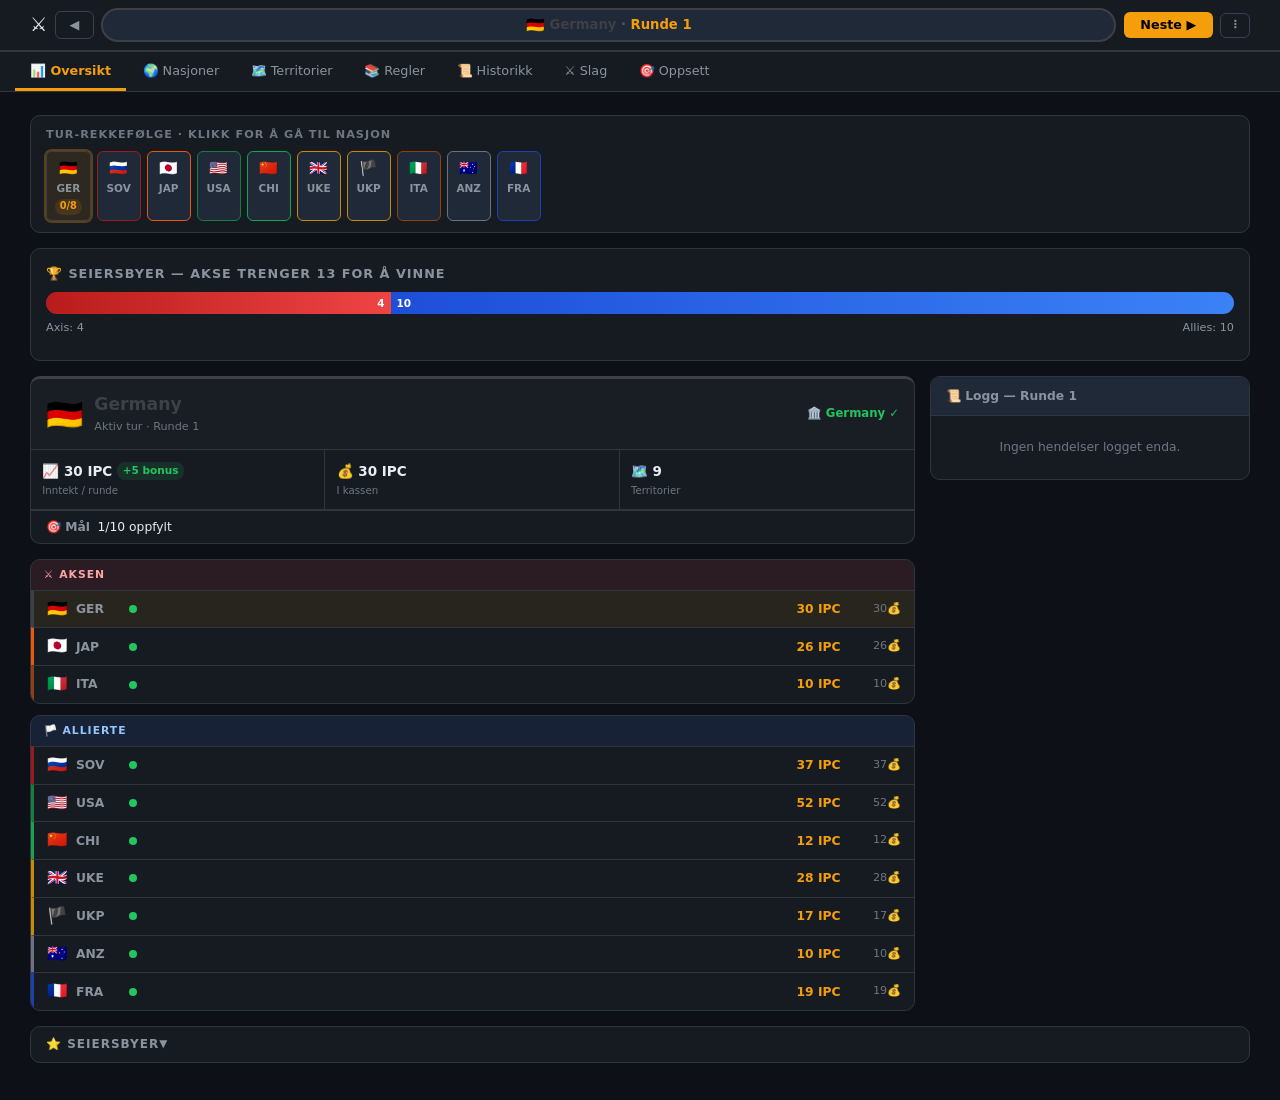
==== data/index.html @ 87822bf2 "Opprettesle av  Frontline companion" ====
<!DOCTYPE html>
<html lang="no">
<head>
  <meta charset="UTF-8">
  <meta name="viewport" content="width=device-width, initial-scale=1.0">
  <title>A&amp;A Global 1940 — Game Tracker</title>
  <link rel="icon" href='data:image/svg+xml;utf8,<svg xmlns="http://www.w3.org/2000/svg" viewBox="0 0 32 32"><rect width="32" height="32" rx="4" fill="%230d1117"/><text x="16" y="22" font-size="20" text-anchor="middle" fill="%23f59e0b" font-family="serif">⚔</text></svg>'>
  <link rel="stylesheet" href="style.css">
</head>
<body>
  <div class="app-wrap">

    <!-- ══════════════ HEADER ══════════════ -->
    <header>
      <span class="logo">⚔️</span>

      <button class="btn btn-ghost btn-sm hdr-nav-btn" id="btnPrevTurn" title="Forrige tur">◀</button>

      <div class="hdr-turn-pill" id="turnPill">
        <span class="htp-flag" id="turnFlag">🇩🇪</span>
        <span class="htp-name" id="turnName">Germany</span>
        <span class="htp-sep">·</span>
        <span class="htp-round" id="roundBadge">Runde 1</span>
      </div>

      <button class="btn btn-primary btn-sm hdr-nav-btn hdr-next-btn" id="btnNextTurn" title="Neste tur">Neste ▶</button>

      <details class="action-menu" id="actionMenu">
        <summary class="btn btn-ghost btn-sm action-menu-trigger" title="Meny">⋮</summary>
        <div class="action-menu-dropdown">
          <button class="action-menu-item" id="btnNewGame">🎮 Nytt spill</button>
          <button class="action-menu-item action-menu-item--accent" id="btnServerSave">☁️ Lagring</button>
          <button class="action-menu-item" id="btnExport">💾 Eksporter</button>
          <label class="action-menu-item" style="cursor:pointer">
            📂 Importer
            <input type="file" id="importFile" accept="application/json" class="hidden">
          </label>
        </div>
      </details>
    </header>

    <!-- ══════════════ TAB NAV ══════════════ -->
    <nav class="tab-bar" role="tablist">
      <button class="tab-btn active" data-tab="overview"    role="tab">📊 Oversikt</button>
      <button class="tab-btn"        data-tab="nations"     role="tab">🌍 Nasjoner</button>
      <button class="tab-btn"        data-tab="territories" role="tab">🗺️ Territorier</button>
      <button class="tab-btn"        data-tab="rules"       role="tab">📚 Regler</button>
      <button class="tab-btn"        data-tab="history"     role="tab">📜 Historikk</button>
      <button class="tab-btn"        data-tab="battle"      role="tab">⚔️ Slag</button>
      <button class="tab-btn"        data-tab="setup"       role="tab">🎯 Oppsett</button>
    </nav>

    <!-- ══════════════ MAIN ══════════════ -->
    <div id="fixedSpacer" aria-hidden="true"></div>
    <main>

      <!-- ── OVERVIEW TAB ─────────────────── -->
      <div id="tab-overview" class="tab-panel active" role="tabpanel">

        <!-- Turn strip (klikk for å navigere til nasjon) -->
        <div class="turn-strip-wrap">
          <div class="turn-strip-title">Tur-rekkefølge · klikk for å gå til nasjon</div>
          <div class="turn-strip" id="turnStrip"></div>
        </div>

        <!-- Victory meter -->
        <div class="victory-meter-wrap">
          <div class="victory-meter-title">🏆 Seiersbyer — Akse trenger 13 for å vinne</div>
          <div class="victory-bar-outer">
            <div class="victory-bar-axis" id="victoryBarAxis" style="width:30%"></div>
            <div class="victory-bar-allies" id="victoryBarAllies"></div>
          </div>
          <div class="victory-labels">
            <span id="victoryLabelAxis">Akse: 0</span>
            <span id="victoryLabelAllies">Allierte: 0</span>
          </div>
          <div class="win-indicator" id="winIndicator"></div>
        </div>

        <!-- B+C Dashboard: Active nation focus card + Chronicle log -->
        <div class="ov-dashboard">
          <div class="ov-left">
            <div id="ovFocusCard"></div>
            <div id="ovNationGrid"></div>
          </div>
          <div class="ov-right">
            <div id="ovChronicle"></div>
          </div>
        </div>

        <!-- Victory cities (collapsible) -->
        <details class="vc-inline-wrap">
          <summary class="vc-inline-summary">⭐ Seiersbyer</summary>
          <div class="vc-inline-cols" id="vcGrid"></div>
        </details>

      </div>

      <!-- ── NATIONS TAB ───────────────────── -->
      <div id="tab-nations" class="tab-panel" role="tabpanel">
        <div class="nations-grid" id="nationsGrid"></div>
      </div>

      <!-- ── TERRITORIES TAB ──────────────── -->
      <div id="tab-territories" class="tab-panel" role="tabpanel">

        <div class="territory-controls">
          <input type="search" id="terSearch" placeholder="🔍 Søk territorier…" aria-label="Søk">
          <select id="terFilterContinent" title="Filtrer etter kontinent">
            <option value="">Alle kontinenter</option>
            <option>North America</option>
            <option>South America</option>
            <option>Europe</option>
            <option>Africa</option>
            <option>Middle East</option>
            <option>Asia</option>
            <option>Pacific</option>
          </select>
          <div class="ter-nation-pair">
            <select id="terFilterNation" title="Nasjon 1">
              <option value="">Alle eiere</option>
              <option value="germany">🇩🇪 Germany</option>
              <option value="italy">🇮🇹 Italy</option>
              <option value="japan">🇯🇵 Japan</option>
              <option value="soviet">🇷🇺 Soviet Union</option>
              <option value="usa">🇺🇸 United States</option>
              <option value="uk_europe">🇬🇧 UK Europe</option>
              <option value="uk_pacific">🏴 UK Pacific</option>
              <option value="anzac">🇦🇺 ANZAC</option>
              <option value="china">🇨🇳 China</option>
              <option value="france">🇫🇷 France</option>
              <option value="neutral">⚪ Nøytral</option>
              <option value="dutch">🇳🇱 Dutch</option>
            </select>
            <span class="ter-vs-badge">vs</span>
            <select id="terFilterNation2" title="Nasjon 2 (valgfri)">
              <option value="">— 2. nasjon —</option>
              <option value="germany">🇩🇪 Germany</option>
              <option value="italy">🇮🇹 Italy</option>
              <option value="japan">🇯🇵 Japan</option>
              <option value="soviet">🇷🇺 Soviet Union</option>
              <option value="usa">🇺🇸 United States</option>
              <option value="uk_europe">🇬🇧 UK Europe</option>
              <option value="uk_pacific">🏴 UK Pacific</option>
              <option value="anzac">🇦🇺 ANZAC</option>
              <option value="china">🇨🇳 China</option>
              <option value="france">🇫🇷 France</option>
              <option value="neutral">⚪ Nøytral</option>
              <option value="dutch">🇳🇱 Dutch</option>
            </select>
          </div>
        </div>

        <div class="territory-count-bar">
          <span class="tcb-item"><span class="tcb-label">Totalt:</span><span class="tcb-val" id="tcbTotal">—</span></span>
          <span class="tcb-item" style="color:var(--red)"><span class="tcb-label">Akse:</span><span class="tcb-val" id="tcbAxis">—</span></span>
          <span class="tcb-item" style="color:var(--blue)"><span class="tcb-label">Allierte:</span><span class="tcb-val" id="tcbAllies">—</span></span>
          <span class="tcb-item"><span class="tcb-label">Nøytral:</span><span class="tcb-val" id="tcbNeutral">—</span></span>
        </div>

        <div id="territoryGroups"></div>
      </div>



      <!-- ── HISTORY TAB ────────────────────── -->
      <div id="tab-history" class="tab-panel" role="tabpanel">
        <div class="history-list" id="historyList"></div>
      </div>

      <!-- ── BATTLE BOARD TAB ──────────────── -->
      <div id="tab-battle" class="tab-panel" role="tabpanel">

        <div class="battle-header-bar">
          <h2 class="battle-main-title">⚔️ Slagbord</h2>
          <button class="btn btn-ghost btn-sm" onclick="resetBattle()">🗑️ Nullstill</button>
        </div>

        <div class="battle-board">

          <!-- ATTACKER -->
          <div class="battle-side attacker-side">
            <div class="battle-side-header attacker-header">
              <span class="battle-side-icon">🗡️</span>
              <span class="battle-side-label">ANGRIPER</span>
              <span class="battle-side-dice" id="atk-total-dice">0 terninger</span>
            </div>
            <div class="battle-nation-select-wrap">
              <select class="battle-nation-select" id="battle-nation-atk" onchange="onBattleNationChange()">
                <option value="">— Velg nasjon —</option>
              </select>
              <span class="battle-adv-art-badge hidden" id="adv-art-badge">⚗️ Adv. Artillery</span>
            </div>
            <div class="battle-units" id="atk-units"></div>
          </div>

          <!-- VS divider -->
          <div class="battle-vs">
            <div class="battle-vs-circle">VS</div>
            <div class="battle-rolls-summary" id="battle-summary">
              <div class="brs-row"><span class="brs-label">Forventet treff (ang.)</span><span class="brs-val atk" id="atk-expected">0</span></div>
              <div class="brs-row"><span class="brs-label">Forventet treff (for.)</span><span class="brs-val def" id="def-expected">0</span></div>
            </div>
            <div class="battle-pairing-info" id="battle-pairing-info"></div>
            <button class="btn btn-primary battle-roll-btn" id="btnBattleRoll" onclick="rollBattle()" disabled>
              🎲 Kast terninger
            </button>
            <div id="battle-result"></div>
          </div>

          <!-- DEFENDER -->
          <div class="battle-side defender-side">
            <div class="battle-side-header defender-header">
              <span class="battle-side-icon">🛡️</span>
              <span class="battle-side-label">FORSVARER</span>
              <span class="battle-side-dice" id="def-total-dice">0 terninger</span>
            </div>
            <div class="battle-nation-select-wrap">
              <select class="battle-nation-select" id="battle-nation-def" onchange="onBattleNationChange()">
                <option value="">— Velg nasjon —</option>
              </select>
            </div>
            <div class="battle-units" id="def-units"></div>
          </div>

        </div>

        <!-- Hit value legend -->
        <div class="battle-legend">
          <div class="bl-item"><span class="bl-dot" style="background:var(--text-muted)"></span>Treffer på 1</div>
          <div class="bl-item"><span class="bl-dot" style="background:#d97706"></span>Treffer på 1–2</div>
          <div class="bl-item"><span class="bl-dot" style="background:#ea580c"></span>Treffer på 1–3</div>
          <div class="bl-item"><span class="bl-dot" style="background:#dc2626"></span>Treffer på 1–4</div>
        </div>

      </div>

      <!-- ── RULES TAB ─────────────────── -->
      <div id="tab-rules" class="tab-panel" role="tabpanel" style="padding:0;height:calc(100vh - 110px);">
        <iframe src="rules.html" title="Rules" style="width:100%;height:100%;border:none;" loading="lazy"></iframe>
      </div>

      <!-- ── SETUP TAB ─────────────────── -->
      <div id="tab-setup" class="tab-panel" style="padding:0;height:calc(100vh - 110px);" role="tabpanel">
        <iframe src="setup.html" title="Game play setup" style="width:100%;height:100%;border:none;" loading="lazy"></iframe>
      </div>

    </main>
  </div>

  <!-- ══════════════ MODALS ══════════════ -->

  <!-- Server Save/Load Modal -->
  <div class="modal-backdrop hidden" id="serverSaveModal" onclick="if(event.target===this)closeServerSaveModal()">
    <div class="modal" style="min-width:340px;max-width:520px;width:95vw">
      <div class="modal-header">
        <span class="modal-title">☁️ Server-lagring</span>
        <button class="btn btn-ghost btn-sm" onclick="closeServerSaveModal()">✕</button>
      </div>
      <div class="modal-body">
        <!-- Save row -->
        <div class="ssave-save-row">
          <input type="text" id="ssaveName" placeholder="Lagrenavn…" maxlength="64" class="ssave-name-input">
          <button class="btn btn-accent btn-sm" onclick="saveToServer()">💾 Lagre</button>
        </div>
        <!-- Save list -->
        <div class="ssave-list-header">
          <span>Lagrede spill</span>
          <button class="btn btn-ghost btn-sm" onclick="loadSavesList()">🔄 Oppdater</button>
        </div>
        <div id="ssaveList" class="ssave-list">
          <div class="ssave-empty">Laster…</div>
        </div>
      </div>
    </div>
  </div>

  <!-- New Game Modal -->
  <div class="modal-backdrop hidden" id="newGameModal" onclick="if(event.target===this)closeNewGameModal()">
    <div class="modal">
      <div class="modal-header">
        <span class="modal-title">🎮 Nytt spill</span>
        <button class="btn btn-ghost btn-sm" onclick="closeNewGameModal()">✕</button>
      </div>
      <div class="modal-body">
        <p style="color:var(--text-dim);font-size:.9rem">
          Er du sikker på at du vil starte et nytt spill?<br>
          <strong style="color:var(--red)">All nåværende spillprogresjon vil slettes.</strong>
        </p>
      </div>
      <div class="modal-footer">
        <button class="btn btn-ghost"   id="btnNewGameCancel">Avbryt</button>
        <button class="btn btn-danger"  id="btnNewGameConfirm">🗑️ Start nytt spill</button>
      </div>
    </div>
  </div>

  <!-- Owner Picker Modal -->
  <div class="modal-backdrop hidden" id="ownerPickerModal" onclick="if(event.target===this)closeOwnerPicker()">
    <div class="modal owner-picker-modal">
      <div class="modal-header">
        <span class="modal-title" id="ownerPickerTitle">Endre eier</span>
        <button class="btn btn-ghost btn-sm" onclick="closeOwnerPicker()">✕</button>
      </div>
      <div class="owner-picker-grid" id="ownerPickerGrid"></div>
    </div>
  </div>

  <!-- ══════════════ TOASTS ══════════════ -->
  <div class="toast-container" id="toastContainer"></div>

  <!-- ══════════════ SCRIPTS ══════════════ -->
  <script src="data.js"></script>
  <script src="app.js"></script>
</body>
</html>
---- data/style.css ----
/* ============================================================
   A&A Global 1940 — Game Tracker  |  style.css
   Mobile-first, dark war-room aesthetic
   ============================================================ */

/* ── CSS Variables ─────────────────────────────────────────── */
:root {
  --bg:          #0d1117;
  --bg2:         #161b22;
  --bg3:         #1f2937;
  --border:      #30363d;
  --border-light:#374151;
  --text:        #e6edf3;
  --text-dim:    #8b949e;
  --text-muted:  #6e7681;
  --gold:        #f59e0b;
  --gold-dim:    #d97706;
  --red:         #ef4444;
  --green:       #22c55e;
  --blue:        #3b82f6;
  --radius:      6px;
  --radius-lg:   10px;
  --shadow:      0 4px 20px rgba(0,0,0,.5);

  /* Side colors */
  --axis-color:  #dc2626;
  --ally-color:  #2563eb;

  /* Nation accent colors */
  --c-germany:    #3f3f46;
  --c-italy:      #92400e;
  --c-japan:      #ea580c;
  --c-soviet:     #991b1b;
  --c-usa:        #15803d;
  --c-uk_europe:  #ca8a04;
  --c-uk_pacific: #ca8a04;
  --c-anzac:      #6b7280;
  --c-china:      #16a34a;
  --c-france:     #1e40af;
  --c-neutral:    #4b5563;
  --c-dutch:      #b45309;
}

/* ── Reset & Base ──────────────────────────────────────────── */
*, *::before, *::after { box-sizing: border-box; margin: 0; padding: 0; }

html { scroll-behavior: smooth; font-size: 15px; }

body {
  font-family: 'Segoe UI', system-ui, -apple-system, sans-serif;
  background: var(--bg);
  color: var(--text);
  min-height: 100vh;
  line-height: 1.5;
}

a { color: var(--gold); text-decoration: none; }
a:hover { text-decoration: underline; }

button { cursor: pointer; font-family: inherit; }

input, select, textarea {
  font-family: inherit;
  font-size: 1rem;
  background: var(--bg3);
  color: var(--text);
  border: 1px solid var(--border);
  border-radius: var(--radius);
  padding: .4rem .7rem;
  outline: none;
  transition: border-color .15s;
}
input:focus, select:focus { border-color: var(--gold); }

/* ── Scrollbar ─────────────────────────────────────────────── */
::-webkit-scrollbar { width: 8px; height: 8px; }
::-webkit-scrollbar-track { background: var(--bg2); }
::-webkit-scrollbar-thumb { background: var(--border-light); border-radius: 4px; }

/* ── Layout ────────────────────────────────────────────────── */
.app-wrap { display: flex; flex-direction: column; min-height: 100vh; }

/* ── Header ────────────────────────────────────────────────── */
header {
  background: var(--bg2);
  border-bottom: 2px solid var(--border);
  padding: .5rem .75rem;
  position: fixed;
  top: 0;
  left: 0;
  right: 0;
  z-index: 100;
  display: flex;
  align-items: center;
  gap: .5rem;
  flex-wrap: nowrap;  /* single row always */
  min-height: 48px;
}

/* Logo icon — just the sword emoji, compact */
header > .logo {
  font-size: 1.3rem;
  flex-shrink: 0;
  line-height: 1;
}

/* Prev/Next navigation buttons */
.hdr-nav-btn {
  flex-shrink: 0;
  padding: .35rem .6rem;
  font-size: .82rem;
}
.hdr-next-btn {
  padding: .35rem .75rem;
}

/* Central pill: flag + nation name + · + round */
.hdr-turn-pill {
  flex: 1;
  display: flex;
  align-items: center;
  justify-content: center;
  gap: .3rem;
  background: var(--bg3);
  border: 2px solid currentColor;
  border-radius: 20px;
  padding: .28rem .75rem;
  min-width: 0;
  white-space: nowrap;
  overflow: hidden;
  text-overflow: ellipsis;
  color: var(--gold);  /* overridden per-nation in JS */
  font-weight: 700;
  font-size: .82rem;
}
.htp-flag { font-size: 1rem; flex-shrink: 0; }
.htp-name { overflow: hidden; text-overflow: ellipsis; }
.htp-sep  { color: var(--text-muted); opacity: .6; flex-shrink: 0; }
.htp-round { color: var(--gold); flex-shrink: 0; font-weight: 600; }

/* On very small screens hide nation name, keep flag + round */
@media (max-width: 380px) {
  .htp-name { display: none; }
  .htp-sep  { display: none; }
}

/* Legacy — kept for any stray references */
.header-title {
  display: flex;
  align-items: center;
  gap: .5rem;
  font-size: 1.15rem;
  font-weight: 700;
  letter-spacing: .5px;
  color: var(--gold);
  white-space: nowrap;
}
.header-title .logo { font-size: 1.4rem; }

.header-center {
  display: flex;
  align-items: center;
  gap: .5rem;
  flex: 1;
  justify-content: center;
  flex-wrap: wrap;
}

.round-badge {
  background: var(--bg3);
  border: 1px solid var(--border-light);
  border-radius: 20px;
  padding: .25rem .9rem;
  font-size: .85rem;
  font-weight: 600;
  color: var(--gold);
}

.turn-pill {
  border-radius: 20px;
  padding: .25rem .9rem;
  font-size: .8rem;
  font-weight: 600;
  border: 2px solid currentColor;
  display: flex;
  align-items: center;
  gap: .3rem;
}

.header-actions {
  display: flex;
  gap: .4rem;
  flex-wrap: wrap;
  align-items: center;
}

/* ── Action overflow menu ──────────────────────────────────── */
.action-menu {
  position: relative;
}
.action-menu-trigger {
  list-style: none;
  user-select: none;
  cursor: pointer;
}
.action-menu-trigger::-webkit-details-marker { display: none; }
.action-menu-dropdown {
  position: absolute;
  top: calc(100% + 4px);
  right: 0;
  min-width: 170px;
  background: var(--bg3);
  border: 1px solid var(--border-light);
  border-radius: var(--radius-lg);
  box-shadow: 0 8px 24px rgba(0,0,0,.55);
  z-index: 200;
  overflow: hidden;
  display: flex;
  flex-direction: column;
}
.action-menu-item {
  display: flex;
  align-items: center;
  gap: .5rem;
  padding: .65rem 1rem;
  font-size: .85rem;
  font-weight: 600;
  color: var(--text-dim);
  background: transparent;
  border: none;
  cursor: pointer;
  text-align: left;
  transition: background .12s, color .12s;
}
.action-menu-item:hover {
  background: var(--bg2);
  color: var(--gold);
}
.action-menu-item--accent {
  color: var(--gold);
}
.action-menu-item + .action-menu-item {
  border-top: 1px solid var(--border);
}

/* ── Buttons ───────────────────────────────────────────────── */
.btn {
  display: inline-flex;
  align-items: center;
  gap: .3rem;
  padding: .35rem .8rem;
  border-radius: var(--radius);
  border: none;
  font-size: .8rem;
  font-weight: 600;
  transition: all .15s;
}
.btn-primary   { background: var(--gold); color: #000; }
.btn-primary:hover { background: #fbbf24; }
.btn-ghost     { background: transparent; border: 1px solid var(--border-light); color: var(--text-dim); }
.btn-ghost:hover   { border-color: var(--gold); color: var(--gold); }
.btn-danger    { background: #7f1d1d; color: #fca5a5; border: 1px solid #991b1b; }
.btn-danger:hover  { background: #991b1b; }
.btn-sm        { padding: .2rem .55rem; font-size: .75rem; }
.btn-success   { background: #14532d; color: #86efac; border: 1px solid #166534; }
.btn-success:hover { background: #166534; }
.btn-accent    { background: #1e3a5f; color: #93c5fd; border: 1px solid #2563eb; }
.btn-accent:hover  { background: #2563eb; }

/* ── Tab Nav ───────────────────────────────────────────────── */
.tab-bar {
  background: var(--bg2);
  border-bottom: 1px solid var(--border);
  display: flex;
  overflow-x: auto;
  scrollbar-width: none;        /* Firefox */
  -ms-overflow-style: none;     /* IE/Edge */
  padding: 0 1rem;
  gap: .1rem;
  position: fixed;
  top: var(--header-h, 58px);
  left: 0;
  right: 0;
  z-index: 90;
}
.tab-bar::-webkit-scrollbar { display: none; }

.tab-btn {
  background: none;
  border: none;
  border-bottom: 3px solid transparent;
  color: var(--text-dim);
  cursor: pointer;
  font-size: .85rem;
  font-weight: 500;
  padding: .7rem 1rem;
  white-space: nowrap;
  transition: all .15s;
  display: flex;
  align-items: center;
  gap: .35rem;
}
.tab-btn:hover { color: var(--text); }
.tab-btn.active {
  color: var(--gold);
  border-bottom-color: var(--gold);
  font-weight: 700;
}

/* ── Fixed-bar spacer (pushes main below sticky header+tabbar) */
#fixedSpacer {
  height: var(--top-h, 110px);
  flex-shrink: 0;
  pointer-events: none;
}

/* ── Main Content ──────────────────────────────────────────── */
main {
  flex: 1;
  padding: 1rem;
  max-width: 1400px;
  width: 100%;
  margin: 0 auto;
}

.tab-panel { display: none; }
.tab-panel.active { display: block; }

/* ── Overview B+C Dashboard layout ────────────────────────── */
.ov-dashboard {
  display: grid;
  grid-template-columns: 1fr 320px;
  gap: 1rem;
  margin-bottom: 1rem;
  align-items: start;
}
.ov-left  { display: flex; flex-direction: column; gap: 1rem; }
.ov-right { position: sticky; top: 4rem; }

/* Focus card */
.ofc-card {
  background: var(--bg2);
  border: 1px solid var(--border);
  border-top: 3px solid var(--nat-color, var(--gold));
  border-radius: var(--radius-lg);
  overflow: hidden;
}
.ofc-header {
  display: flex;
  align-items: center;
  gap: .75rem;
  padding: .85rem 1rem;
  background: color-mix(in srgb, var(--nat-color, var(--gold)) 8%, transparent);
  border-bottom: 1px solid var(--border);
}
.ofc-flag       { font-size: 2rem; flex-shrink: 0; }
.ofc-title-block { flex: 1; }
.ofc-nation-name {
  font-size: 1.15rem;
  font-weight: 800;
  color: var(--nat-color, var(--text));
}
.ofc-subtitle   { font-size: .75rem; color: var(--text-muted); margin-top: .1rem; }
.ofc-cap-held   { font-size: .78rem; font-weight: 600; color: var(--green); white-space: nowrap; }
.ofc-cap-lost   { font-size: .78rem; font-weight: 700; color: var(--red); white-space: nowrap; }

.ofc-stats {
  display: grid;
  grid-template-columns: repeat(3, 1fr);
  border-bottom: 1px solid var(--border);
}
.ofc-stat {
  padding: .7rem .75rem;
  border-right: 1px solid var(--border);
}
.ofc-stat:last-child { border-right: none; }
.ofc-stat-val   { font-size: .9rem; font-weight: 700; display: flex; align-items: center; gap: .3rem; flex-wrap: wrap; }
.ofc-stat-label { font-size: .68rem; color: var(--text-muted); margin-top: .15rem; }
.ofc-bonus {
  font-size: .7rem;
  font-weight: 700;
  color: var(--green);
  background: rgba(34,197,94,.12);
  border-radius: 8px;
  padding: .1rem .4rem;
}

.ofc-row {
  display: flex;
  align-items: flex-start;
  gap: .5rem;
  padding: .45rem 1rem;
  border-top: 1px solid var(--border);
  font-size: .82rem;
}
.ofc-row-label { color: var(--text-dim); font-weight: 600; white-space: nowrap; flex-shrink: 0; }
.ofc-val       { color: var(--text); word-break: break-word; }
.ofc-tag-list  { display: flex; flex-wrap: wrap; gap: .3rem; }
.ofc-tag {
  font-size: .7rem;
  font-weight: 600;
  padding: .15rem .45rem;
  border-radius: 8px;
  white-space: nowrap;
}
.ofc-tag-gain { background: rgba(34,197,94,.15); color: var(--green); border: 1px solid rgba(34,197,94,.3); }
.ofc-tag-loss { background: rgba(239,68,68,.15);  color: var(--red);   border: 1px solid rgba(239,68,68,.3); }
.ofc-tag-tech { background: rgba(139,92,246,.15); color: #a78bfa;      border: 1px solid rgba(139,92,246,.3); }

/* Nation mini-grid */
.ong-wrap  { display: flex; flex-direction: column; gap: .75rem; }
.ong-group {
  background: var(--bg2);
  border: 1px solid var(--border);
  border-radius: var(--radius-lg);
  overflow: hidden;
}
.ong-group-header {
  padding: .45rem .85rem;
  font-size: .72rem;
  font-weight: 700;
  text-transform: uppercase;
  letter-spacing: 1px;
}
.ong-group-header.axis   { background: rgba(220,38,38,.1);  color: #fca5a5; }
.ong-group-header.allies { background: rgba(37,99,235,.1);  color: #93c5fd; }
.ong-row {
  display: flex;
  align-items: center;
  padding: .4rem .85rem;
  border-top: 1px solid var(--border);
  gap: .55rem;
  cursor: pointer;
  transition: background .1s;
  font-size: .82rem;
}
.ong-row:hover   { background: var(--bg3); }
.ong-active      { background: color-mix(in srgb, var(--gold) 8%, transparent) !important; }
.ong-flag        { font-size: 1.1rem; flex-shrink: 0; }
.ong-name        { font-weight: 700; color: var(--text-dim); width: 3rem; flex-shrink: 0; }
.ong-income      { color: var(--gold); font-weight: 700; flex: 1; text-align: right; }
.ong-treasury    { color: var(--text-muted); font-size: .75rem; min-width: 3.5rem; text-align: right; }
.ong-done        { color: var(--green); font-weight: 800; font-size: .9rem; }

/* Chronicle log */
.oc-panel {
  background: var(--bg2);
  border: 1px solid var(--border);
  border-radius: var(--radius-lg);
  overflow: hidden;
  height: 100%;
}
.oc-header {
  display: flex;
  align-items: center;
  justify-content: space-between;
  padding: .65rem 1rem;
  background: var(--bg3);
  border-bottom: 1px solid var(--border);
  font-size: .82rem;
  font-weight: 700;
  color: var(--text-dim);
  gap: .5rem;
  flex-wrap: wrap;
}
.oc-vc-summary {
  font-size: .72rem;
  font-weight: 600;
  color: var(--text-muted);
  margin-left: auto;
}
.oc-empty {
  padding: 1.5rem 1rem;
  text-align: center;
  color: var(--text-muted);
  font-size: .82rem;
}
.oc-nations { overflow-y: auto; max-height: 520px; }
.oc-nat-row {
  padding: .55rem 1rem;
  border-top: 1px solid var(--border);
  cursor: pointer;
  transition: background .1s;
}
.oc-nat-row:hover { background: var(--bg3); }
.oc-nat-header {
  display: flex;
  align-items: center;
  gap: .5rem;
  font-size: .82rem;
}
.oc-nat-flag    { font-size: 1rem; }
.oc-nat-name    { font-weight: 700; color: var(--text-dim); flex: 1; }
.oc-delta       { font-weight: 700; font-size: .78rem; }
.oc-delta.pos   { color: var(--green); }
.oc-delta.neg   { color: var(--red); }
.oc-delta.zero  { color: var(--text-muted); }
.oc-treasury    { font-size: .73rem; color: var(--text-muted); }
.oc-purchases   { font-size: .73rem; color: var(--text-muted); margin-top: .2rem; }
.oc-terr-gained,
.oc-terr-lost   { display: flex; flex-wrap: wrap; gap: .25rem; margin-top: .3rem; }
.oc-terr-section { padding: .5rem 1rem; }
.oc-terr-row    { display: flex; justify-content: space-between; padding: .25rem 0; font-size: .8rem; border-bottom: 1px solid var(--border); }
.oc-terr-name   { color: var(--text-dim); }
.oc-terr-arrow  { color: var(--text-muted); font-size: .75rem; }

/* Responsive */
@media (max-width: 820px) {
  .ov-dashboard {
    grid-template-columns: 1fr;
  }
  .ov-right { position: static; }
  .oc-nations { max-height: 340px; }
}

/* ── Overview grid (keepin for side panels if still used) ───── */
  display: grid;
  grid-template-columns: 1fr 1fr;
  gap: 1rem;
  margin-bottom: 1rem;
}

.side-panel {
  background: var(--bg2);
  border: 1px solid var(--border);
  border-radius: var(--radius-lg);
  overflow: hidden;
}
.side-panel.axis  { border-top: 3px solid var(--axis-color); }
.side-panel.allies{ border-top: 3px solid var(--ally-color); }

.side-header {
  padding: .6rem 1rem;
  font-weight: 700;
  font-size: .95rem;
  display: flex;
  align-items: center;
  justify-content: space-between;
}
.side-header.axis  { background: rgba(220,38,38,.1); color: #fca5a5; }
.side-header.allies{ background: rgba(37,99,235,.1); color: #93c5fd; }

.side-header .vc-count {
  font-size: .8rem;
  font-weight: 600;
  padding: .15rem .5rem;
  border-radius: 10px;
}
.side-header.axis .vc-count  { background: rgba(220,38,38,.25); color: #fca5a5; }
.side-header.allies .vc-count{ background: rgba(37,99,235,.25); color: #93c5fd; }

.overview-nation-row {
  display: flex;
  align-items: center;
  padding: .55rem 1rem;
  border-top: 1px solid var(--border);
  gap: .6rem;
  cursor: pointer;
  transition: background .12s;
}
.overview-nation-row:hover { background: var(--bg3); }

.nation-flag { font-size: 1.2rem; flex-shrink: 0; }
.nation-name { font-size: .85rem; font-weight: 600; flex: 1; }
.nation-ipc-badge {
  font-size: .75rem;
  font-weight: 700;
  padding: .15rem .5rem;
  border-radius: 10px;
  background: var(--bg3);
  border: 1px solid var(--border-light);
  color: var(--gold);
  white-space: nowrap;
}
.nation-capital-dot {
  width: 8px;
  height: 8px;
  border-radius: 50%;
  flex-shrink: 0;
}
.dot-held   { background: var(--green); }
.dot-lost   { background: var(--red); }
.dot-neutral{ background: var(--text-muted); }

/* ── Victory meter ─────────────────────────────────────────── */
.victory-meter-wrap {
  background: var(--bg2);
  border: 1px solid var(--border);
  border-radius: var(--radius-lg);
  padding: 1rem;
  margin-bottom: 1rem;
}
.victory-meter-title {
  font-size: .85rem;
  font-weight: 700;
  color: var(--text-dim);
  text-transform: uppercase;
  letter-spacing: 1px;
  margin-bottom: .6rem;
}
.victory-bar-outer {
  height: 22px;
  background: var(--bg3);
  border-radius: 11px;
  overflow: hidden;
  display: flex;
  position: relative;
}
.victory-bar-axis {
  background: linear-gradient(90deg, #b91c1c, #ef4444);
  transition: width .4s;
  display: flex;
  align-items: center;
  justify-content: flex-end;
  padding-right: .4rem;
  font-size: .7rem;
  font-weight: 700;
  color: #fff;
}
.victory-bar-allies {
  background: linear-gradient(90deg, #1d4ed8, #3b82f6);
  flex: 1;
  display: flex;
  align-items: center;
  padding-left: .4rem;
  font-size: .7rem;
  font-weight: 700;
  color: #fff;
}
.victory-labels {
  display: flex;
  justify-content: space-between;
  margin-top: .4rem;
  font-size: .75rem;
  color: var(--text-dim);
}
.win-indicator {
  text-align: center;
  margin-top: .5rem;
  font-weight: 700;
  font-size: .9rem;
}
.win-axis   { color: #fca5a5; }
.win-allies { color: #93c5fd; }

/* ── Victory cities columns & cards (improved layout) ────────────────── */
#vcGrid {
  display: flex;
  gap: 2rem;
  justify-content: center;
  align-items: flex-start;
  padding: 1rem 0 2rem;
  flex-wrap: wrap;
}
.vc-col {
  width: 300px;
  min-width: 220px;
  display: flex;
  flex-direction: column;
  gap: .6rem;
  align-items: center;
}
.vc-col-header {
  width: 100%;
  font-weight: 800;
  color: var(--text-dim);
  display: flex;
  align-items: center;
  gap: .5rem;
  padding: .25rem .4rem;
}
.vc-list {
  width: 100%;
  display: flex;
  flex-direction: column;
  gap: .6rem;
  align-items: center;
}
.vc-card {
  width: 92%;
  display: flex;
  gap: .6rem;
  align-items: center;
  padding: .9rem 1rem;
  border-radius: 10px;
  background: linear-gradient(180deg, rgba(255,255,255,.02), transparent);
  border: 1px solid var(--border-light);
  box-shadow: var(--shadow);
}
.vc-card.main-capital { border-left: 4px solid var(--gold); }
.vc-icon { font-size: 1.25rem; flex-shrink: 0; }
.vc-card-info { display: flex; flex-direction: column; gap: .15rem; text-align: center; }
.vc-city-name { font-weight: 800; font-size: 1rem; }
.owner-badge { font-size: .82rem; color: var(--text-muted); background: rgba(255,255,255,.02); padding: .18rem .45rem; border-radius: 8px; border: 1px solid var(--border); }
.empty-state { color: var(--text-dim); padding: .6rem 0; }

@media (max-width: 980px) {
  #vcGrid { gap: 1rem; }
  .vc-col { width: 45%; }
}
@media (max-width: 640px) {
  #vcGrid { flex-direction: column; align-items: center; }
  .vc-col { width: 92%; }
  .vc-card { width: 100%; }
}

/* ── Turn order strip ──────────────────────────────────────── */
.turn-strip-wrap {
  background: var(--bg2);
  border: 1px solid var(--border);
  border-radius: var(--radius-lg);
  padding: .75rem 1rem;
  margin-bottom: 1rem;
}
.turn-strip-title {
  font-size: .75rem;
  font-weight: 700;
  color: var(--text-muted);
  text-transform: uppercase;
  letter-spacing: 1px;
  margin-bottom: .5rem;
}
.turn-strip {
  display: flex;
  gap: .4rem;
  flex-wrap: wrap;
}
.turn-node {
  display: flex;
  flex-direction: column;
  align-items: center;
  gap: .1rem;
  padding: .35rem .5rem;
  border-radius: var(--radius);
  border: 1px solid var(--border);
  font-size: .7rem;
  min-width: 44px;
  cursor: pointer;
  transition: all .15s;
  background: var(--bg3);
}
.turn-node.active-turn {
  border-color: var(--gold);
  background: rgba(245,158,11,.1);
  box-shadow: 0 0 0 2px rgba(245,158,11,.3);
}
.turn-node.done-turn { opacity: .45; }
.turn-node .tn-flag  { font-size: 1rem; }
.turn-node .tn-name  { color: var(--text-dim); font-weight: 600; }
.tn-phases {
  font-size: .65rem;
  font-weight: 700;
  color: var(--gold);
  background: rgba(245,158,11,.12);
  border-radius: 8px;
  padding: .05rem .35rem;
  white-space: nowrap;
}
.tn-phases.dimmed { color: var(--text-muted); background: transparent; }
.tn-check {
  font-size: .75rem;
  color: var(--green);
  font-weight: 800;
}

/* ── Phase tracker ─────────────────────────────────────────── */
.phase-tracker-wrap {
  background: var(--bg2);
  border: 1px solid var(--border);
  border-radius: var(--radius-lg);
  margin-bottom: 1rem;
  overflow: hidden;
}
.phase-tracker-header {
  display: flex;
  align-items: center;
  justify-content: space-between;
  padding: .65rem 1rem;
  border-bottom: 1px solid var(--border);
  background: var(--bg3);
  gap: .5rem;
}
.phase-tracker-nation {
  display: flex;
  align-items: center;
  gap: .4rem;
  font-size: .9rem;
  font-weight: 700;
}
.phase-tracker-subtitle {
  font-size: .75rem;
  font-weight: 400;
  color: var(--text-muted);
}
.phase-progress {
  font-size: .75rem;
  font-weight: 700;
  padding: .2rem .65rem;
  border-radius: 12px;
  background: var(--bg);
  border: 1px solid var(--border-light);
  color: var(--text-dim);
  white-space: nowrap;
  transition: all .2s;
}
.phase-progress.all-done {
  background: rgba(34,197,94,.15);
  border-color: var(--green);
  color: var(--green);
}
.phase-list {
  padding: .5rem .75rem;
  display: flex;
  flex-direction: column;
  gap: .15rem;
}
.phase-item {
  display: flex;
  align-items: center;
  gap: .55rem;
  padding: .45rem .6rem;
  border-radius: var(--radius);
  cursor: pointer;
  transition: background .1s;
  -webkit-user-select: none;
  user-select: none;
}
.phase-item:hover { background: var(--bg3); }
.phase-item input[type="checkbox"] {
  width: 15px;
  height: 15px;
  flex-shrink: 0;
  cursor: pointer;
  accent-color: var(--gold);
  background: var(--bg3);
  border-color: var(--border);
  padding: 0;
}
.phase-item.indent { padding-left: 1.75rem; }
.phase-label {
  flex: 1;
  font-size: .82rem;
  font-weight: 500;
  transition: opacity .15s, text-decoration .15s;
}
.phase-item.done .phase-label {
  text-decoration: line-through;
  opacity: .45;
}
.phase-war-tag {
  font-size: .65rem;
  font-weight: 700;
  padding: .1rem .45rem;
  border-radius: 8px;
  background: rgba(239,68,68,.12);
  color: #fca5a5;
  border: 1px solid rgba(239,68,68,.25);
  white-space: nowrap;
  flex-shrink: 0;
}
.phase-item.war-only .phase-label { opacity: .75; }
.phase-tracker-footer {
  padding: .5rem .75rem;
  border-top: 1px solid var(--border);
  display: flex;
  justify-content: flex-end;
}
.btn-complete-turn { transition: all .2s; }

/* ── Nations tab ───────────────────────────────────────────── */
.nc-phase-progress {
  margin-bottom: .3rem;
}
.nc-phase-list {
  padding: 0;
}
.nations-grid {
  display: flex;
  flex-direction: column;
  gap: .5rem;
}

.nation-card {
  background: var(--bg2);
  border: 1px solid var(--border);
  border-radius: var(--radius-lg);
  overflow: hidden;
  transition: box-shadow .2s;
  box-shadow: 0 2px 8px rgba(0,0,0,.3);
}
.nation-card:hover { box-shadow: 0 6px 28px rgba(0,0,0,.55); }

.nation-card-header {
  display: flex;
  align-items: stretch;
  gap: 0;
  padding: 0;
  cursor: pointer;
  -webkit-user-select: none;
  user-select: none;
  background: linear-gradient(120deg, var(--nc-glow, rgba(48,54,61,.2)) 0%, transparent 55%);
  border-bottom: 2px solid var(--nc-accent, var(--border));
  transition: background .2s;
  min-height: 3.8rem;
}
.nation-card-header:hover {
  background: linear-gradient(120deg, var(--nc-glow, rgba(48,54,61,.38)) 0%, transparent 55%);
}

/* Left section: flag + name */
.nc-header-left {
  display: flex;
  align-items: center;
  gap: .7rem;
  padding: .65rem 1.1rem;
  min-width: 195px;
  max-width: 195px;
  border-right: 1px solid var(--border);
}
.nc-abbr {
  font-size: .8rem;
  font-weight: 800;
  color: var(--text-muted);
  letter-spacing: .5px;
  background: var(--bg3);
  border-radius: 4px;
  padding: .1rem .35rem;
  white-space: nowrap;
}

/* Middle: free-text fields */
.nc-header-fields {
  display: flex;
  flex: 1;
  gap: 0;
}
.nc-hfield {
  flex: 1;
  display: flex;
  flex-direction: column;
  padding: .4rem .6rem;
  border-right: 1px solid var(--border);
}
.nc-hfield-label {
  font-size: .62rem;
  font-weight: 700;
  text-transform: uppercase;
  letter-spacing: .7px;
  color: var(--text-muted);
  margin-bottom: .2rem;
  white-space: nowrap;
}
.nc-hfield-input {
  background: transparent;
  border: none;
  border-radius: 0;
  padding: 0;
  font-size: .78rem;
  color: var(--text);
  resize: none;
  line-height: 1.35;
  width: 100%;
  flex: 1;
  outline: none;
  cursor: text;
}
.nc-hfield-input:focus {
  background: rgba(255,255,255,.04);
  border-radius: var(--radius);
  padding: 1px 3px;
}

/* ── Dynamic nation header fields ────────────────────────────── */

/* IPC block */
.nchf-ipc-block {
  min-width: 120px;
  max-width: 145px;
  justify-content: center;
}
.nchf-start-val {
  font-size: 1.55rem;
  font-weight: 900;
  color: var(--gold);
  line-height: 1.05;
}
.nchf-ipc-unit {
  font-size: .7rem;
  color: var(--text-muted);
  font-weight: 500;
}
.nchf-curr-row {
  display: flex;
  align-items: baseline;
  gap: .3rem;
  margin-top: .2rem;
}
.nchf-curr-label {
  font-size: .68rem;
  color: var(--text-muted);
}
.nchf-curr-val {
  font-size: .9rem;
  font-weight: 700;
  color: var(--text);
}
.nchf-delta {
  font-size: .78rem;
  font-weight: 800;
  border-radius: 8px;
  padding: .05rem .35rem;
}
.nchf-delta-pos  { color: var(--green);     background: rgba(34,197,94,.12); }
.nchf-delta-neg  { color: var(--red);       background: rgba(239,68,68,.12); }
.nchf-delta-zero { color: var(--text-muted); background: transparent; }

/* Territory change blocks */
.nchf-terr-block {
  flex: 1;
  min-width: 0;
}
.nchf-terr-list {
  display: flex;
  flex-wrap: wrap;
  gap: .25rem;
  align-content: flex-start;
  min-height: 1.5rem;
}
.nchf-terr-tag {
  font-size: .68rem;
  font-weight: 600;
  background: var(--bg);
  border: 1px solid var(--border-light);
  border-radius: 8px;
  padding: .1rem .4rem;
  color: var(--text-dim);
  white-space: nowrap;
}
.nchf-empty {
  font-size: .75rem;
  color: var(--text-muted);
}

.nc-flag  { font-size: 1.7rem; line-height: 1; }
.nc-name  { font-size: 1.05rem; font-weight: 800; }
.nc-side  { font-size: .7rem; font-weight: 600; text-transform: uppercase; letter-spacing: .8px; margin-top: .15rem; }
.nc-side.axis   { color: #fca5a5; }
.nc-side.allies { color: #93c5fd; }

.nc-header-right { display: flex; align-items: center; gap: .75rem; padding: .65rem 1rem; }
.nc-toggle-icon  { color: var(--text-muted); font-size: 1.1rem; transition: transform .25s ease; line-height: 1; }

.nc-treasury { text-align: right; }
.nc-treasury-label { font-size: .65rem; color: var(--text-muted); text-transform: uppercase; letter-spacing: .5px; }
.nc-treasury-val   { font-size: 1.6rem; font-weight: 900; color: var(--gold); line-height: 1.1; }
.nc-treasury-unit  { font-size: .7rem; color: var(--text-muted); }

.nation-card-body {
  border-top: 1px solid var(--border);
  display: none;
}
.nation-card-body.open {
  display: block;
}

/* ── Phase-block layout ──────────────────────────────────────────── */
.phase-block {
  border-bottom: 1px solid var(--border);
}
.phase-block:last-child { border-bottom: none; }
.phase-block.phase-done { background: rgba(34,197,94,.025); }
.phase-block.phase-done > .phase-block-hdr { opacity: .6; }

.phase-block-hdr {
  display: flex;
  align-items: center;
  gap: .5rem;
  padding: .46rem .8rem;
  cursor: pointer;
  user-select: none;
  transition: background .12s;
}
.phase-block-hdr:hover { background: var(--bg3); }

.phase-cb {
  display: flex;
  align-items: center;
  flex-shrink: 0;
  cursor: pointer;
}
.phase-cb input[type="checkbox"] {
  width: 15px;
  height: 15px;
  cursor: pointer;
  accent-color: var(--nc-accent, var(--gold));
}

.phase-block-title {
  flex: 1;
  font-size: .83rem;
  font-weight: 600;
  color: var(--text);
}
.phase-opt-badge {
  font-size: .62rem;
  color: var(--text-muted);
  border: 1px solid var(--border);
  padding: .1rem .4rem;
  border-radius: 10px;
  white-space: nowrap;
  flex-shrink: 0;
}
.phase-ipc-preview {
  font-size: .82rem;
  font-weight: 700;
  color: var(--gold);
  flex-shrink: 0;
}
.phase-chevron {
  color: var(--text-muted);
  font-size: .75rem;
  width: 12px;
  text-align: center;
  flex-shrink: 0;
}

.phase-block-body {
  display: none;
  padding: .5rem .8rem .7rem;
  border-top: 1px dashed rgba(255,255,255,.08);
  background: rgba(0,0,0,.1);
}
.phase-block-body.open { display: block; }

/* Simple phase rows (Fase 2–5) */
.phase-row {
  display: flex;
  align-items: center;
  padding: .42rem .8rem;
  border-bottom: 1px solid var(--border);
  transition: background .1s;
}
.phase-row:hover { background: var(--bg3); }
.phase-row.phase-done { opacity: .55; }
.phase-row.phase-indent { padding-left: 2.4rem; }
.phase-row-lbl {
  display: flex;
  align-items: center;
  gap: .5rem;
  cursor: pointer;
  flex: 1;
  font-size: .83rem;
  color: var(--text);
}
.phase-row.phase-done .phase-row-lbl { text-decoration: line-through; color: var(--text-muted); }
.phase-row-name { font-size: .83rem; color: inherit; }

/* Sub-headers within phase block bodies */
.phase-sub-hdr {
  font-size: .63rem;
  font-weight: 700;
  text-transform: uppercase;
  letter-spacing: .9px;
  color: var(--nc-accent, var(--text-muted));
  border-left: 3px solid var(--nc-accent, var(--border));
  padding: .1rem .45rem;
  margin: .5rem 0 .3rem;
  background: rgba(255,255,255,.025);
  border-radius: 0 3px 3px 0;
  display: inline-block;
}

/* Misc (notes/territories) block — muted header */
.phase-block-misc > .phase-block-hdr {
  background: rgba(0,0,0,.08);
  border-top: 1px solid var(--border);
}
.phase-block-misc > .phase-block-hdr:hover { background: var(--bg3); }

/* ── Column wrappers ─────────────────────────────────────── */
.ncb-col {
  display: flex;
  flex-direction: column;
  min-width: 0;
}
.ncb-col1 { flex: 1.2; border-right: 1px solid var(--border); }
.ncb-col2 { flex: 1.8; border-right: 1px solid var(--border); }
.ncb-col3 { flex: 1.1; }

/* Dividers between sections within same column */
.ncb-col > .nc-section + .nc-section {
  border-top: 1px solid var(--border);
}
.nc-section {
  padding: .45rem .75rem;
  box-sizing: border-box;
}

/* ── Section helpers (no grid placement needed — handled by column wrappers) */
.nc-s-income { display: flex; flex-direction: column; }

/* R&D inlined inside income column */
.nc-rd-inlined {
  margin-top: .8rem;
  padding-top: .7rem;
  border-top: 1px dashed var(--border-light);
}

.nc-section-title {
  font-size: .67rem;
  font-weight: 700;
  text-transform: uppercase;
  letter-spacing: .9px;
  color: var(--nc-accent, var(--text-muted));
  border-left: 3px solid var(--nc-accent, var(--border));
  padding: .1rem .45rem;
  margin-bottom: .35rem;
  background: rgba(255,255,255,.025);
  border-radius: 0 3px 3px 0;
  display: inline-block;
}

/* ── Round-done badge ───────────────────────────────────────── */
.nc-done-badge {
  display: none;
  align-items: center;
  gap: .3rem;
  font-size: .7rem;
  font-weight: 700;
  text-transform: uppercase;
  letter-spacing: .6px;
  color: #86efac;
  background: rgba(34,197,94,.12);
  border: 1px solid rgba(34,197,94,.3);
  border-radius: 20px;
  padding: .2rem .65rem;
  white-space: nowrap;
}
.nation-card.round-done .nc-done-badge {
  display: flex;
}
.nation-card.round-done .nation-card-header {
  background: linear-gradient(120deg, rgba(34,197,94,.08) 0%, var(--nc-glow, rgba(48,54,61,.1)) 60%, transparent 100%);
  border-bottom-color: rgba(34,197,94,.35);
}

/* ── Income hero & formula ───────────────────────────────── */
.nc-income-hero {
  display: flex;
  align-items: baseline;
  gap: .4rem;
  padding: .35rem .6rem;
  background: rgba(245,158,11,.07);
  border: 1px solid rgba(245,158,11,.18);
  border-radius: var(--radius);
  margin-top: .35rem;
  margin-bottom: .2rem;
}
.nc-income-hero-label { font-size: .68rem; color: var(--text-muted); text-transform: uppercase; letter-spacing: .5px; flex: 1; }
.nc-income-hero-val   { font-size: 1.5rem; font-weight: 900; color: var(--gold); line-height: 1; }
.nc-income-hero-unit  { font-size: .75rem; color: var(--text-muted); font-weight: 600; align-self: flex-end; padding-bottom: .05rem; }
.nc-formula { font-size: .63rem; color: var(--text-muted); line-height: 1.35; padding: .1rem 0 .25rem; }

/* ── Collect income button ───────────────────────────────── */
.nc-collect-btn {
  display: block;
  width: 100%;
  padding: .4rem .8rem;
  font-size: .8rem;
  font-weight: 700;
  border-radius: var(--radius);
  border: 1px solid var(--nc-accent, var(--green));
  background: linear-gradient(135deg, var(--nc-accent, var(--green)) 0%, rgba(0,0,0,.4) 150%);
  color: #fff;
  cursor: pointer;
  transition: opacity .15s, transform .1s;
  text-align: center;
  margin-top: .5rem;
}
.nc-collect-btn:hover:not(:disabled) { opacity: .82; transform: translateY(-1px); }
.nc-collect-btn:disabled { opacity: .4; cursor: not-allowed; transform: none !important; background: var(--bg3); border-color: var(--border); color: var(--text-muted); }

/* Treasury controls */
.treasury-controls {
  display: flex;
  align-items: center;
  gap: .5rem;
}
.treasury-controls input[type=number] {
  width: 80px;
  text-align: center;
  font-weight: 700;
  font-size: 1rem;
}
.treasury-adjust { display: flex; gap: .3rem; }

/* Income row */
.income-row {
  display: flex;
  justify-content: space-between;
  font-size: .82rem;
  padding: .12rem 0;
  border-bottom: 1px solid var(--border);
}
.income-row:last-child { border-bottom: none; }
.income-label { color: var(--text-dim); }
.income-val   { font-weight: 700; color: var(--gold); }

/* ── Purchase calculator ────────────────────────────────────── */
.pc-budget-bar {
  display: flex;
  gap: .5rem;
  flex-wrap: wrap;
  margin-bottom: .65rem;
}
.pc-bitem {
  display: flex;
  align-items: baseline;
  gap: .25rem;
  background: var(--bg3);
  border: 1px solid var(--border);
  border-radius: var(--radius);
  padding: .3rem .65rem;
  font-size: .8rem;
  flex: 1;
  min-width: 80px;
}
.pc-blabel { color: var(--text-muted); font-size: .7rem; white-space: nowrap; }
.pc-bval   { font-weight: 800; font-size: 1rem; color: var(--gold); }
.pc-bunit  { color: var(--text-muted); font-size: .7rem; }

.pc-group { margin-bottom: .4rem; }
.pc-group-label {
  font-size: .67rem;
  font-weight: 700;
  text-transform: uppercase;
  letter-spacing: .8px;
  color: var(--text-muted);
  padding: .15rem 0 .2rem;
  border-bottom: 1px solid var(--border);
  margin-bottom: .2rem;
}
.pc-unit-row {
  display: grid;
  grid-template-columns: 1fr auto auto auto;
  align-items: center;
  gap: .4rem .6rem;
  padding: .25rem .2rem;
  border-radius: var(--radius);
  font-size: .8rem;
  transition: background .1s;
}
.pc-unit-row:hover { background: var(--bg3); }

/* Income stepper rows: no subtotal column */
.income-stepper-row { grid-template-columns: 1fr auto auto; }
.pc-unit-name  { color: var(--text); font-weight: 500; }
.pc-unit-cost  { color: var(--text-dim); white-space: nowrap; }
.pc-cost-orig  { text-decoration: line-through; color: var(--text-muted); margin-right: .1rem; }
.pc-cost-now   { color: var(--gold); font-weight: 700; }
.pc-qty-ctrl {
  display: flex;
  align-items: center;
  gap: .2rem;
}
.pc-qty-ctrl .btn { padding: .1rem .4rem; font-size: .75rem; min-width: 22px; }
.pc-qty {
  min-width: 20px;
  text-align: center;
  font-weight: 700;
  color: var(--text);
}
.pc-subtotal {
  color: var(--gold);
  font-weight: 700;
  font-size: .78rem;
  text-align: right;
  white-space: nowrap;
  min-width: 55px;
}

.pc-actions {
  display: flex;
  justify-content: flex-end;
  gap: .5rem;
  margin-top: .5rem;
  padding-top: .5rem;
  border-top: 1px solid var(--border);
}
.pc-actions .btn[disabled] { opacity: .4; cursor: not-allowed; }

/* past purchases */
.pc-hist-header {
  font-size: .7rem;
  font-weight: 700;
  text-transform: uppercase;
  letter-spacing: .5px;
  color: var(--text-muted);
  margin-top: .6rem;
  margin-bottom: .3rem;
}
.pc-hist-entry {
  display: flex;
  flex-wrap: wrap;
  align-items: center;
  gap: .3rem;
  padding: .3rem .4rem;
  background: rgba(245,158,11,.06);
  border: 1px solid rgba(245,158,11,.15);
  border-radius: var(--radius);
  margin-bottom: .25rem;
}
.pc-hist-time  { font-size: .7rem; color: var(--text-muted); white-space: nowrap; }
.pc-hist-tags  { display: flex; flex-wrap: wrap; gap: .25rem; flex: 1; }
.pc-hist-tag {
  font-size: .72rem;
  background: var(--bg3);
  border: 1px solid var(--border-light);
  border-radius: 10px;
  padding: .1rem .45rem;
  color: var(--text-dim);
}
.pc-hist-total {
  font-size: .75rem;
  font-weight: 700;
  color: var(--gold);
  white-space: nowrap;
}

/* history purchases */
.hist-purchases { margin-top: .3rem; width: 100%; }
.hist-purchase-entry {
  display: block;
  font-size: .73rem;
  color: var(--gold);
  padding: .1rem 0 .1rem .5rem;
  border-left: 2px solid rgba(245,158,11,.3);
  margin-top: .15rem;
}

/* history territory changes */
.hist-terr-section {
  margin-top: .6rem;
  padding-top: .5rem;
  border-top: 1px solid var(--border-light);
  width: 100%;
}
.hist-terr-title {
  font-size: .75rem;
  font-weight: 600;
  color: var(--text-dim);
  margin-bottom: .3rem;
  letter-spacing: .03em;
  text-transform: uppercase;
}
.hist-terr-row {
  display: flex;
  justify-content: space-between;
  align-items: center;
  font-size: .78rem;
  padding: .2rem .3rem;
  border-radius: 4px;
  margin-bottom: .15rem;
  background: rgba(255,255,255,.03);
}
.hist-terr-name {
  color: var(--text-main);
  flex: 1;
}
.hist-terr-arrow {
  color: var(--text-muted);
  font-size: .75rem;
  margin-left: .5rem;
  white-space: nowrap;
}

/* Tech grid */
.tech-chart-grid {
  display: grid;
  grid-template-columns: 1fr 1fr;
  border: 1px solid var(--border);
  border-radius: var(--radius);
  overflow: hidden;
}
.tech-chart {
  padding: .45rem .55rem;
}
.tech-chart:first-child {
  border-right: 1px solid var(--border);
}
.tech-chart-title {
  font-size: .68rem;
  font-weight: 700;
  color: var(--text-muted);
  text-transform: uppercase;
  letter-spacing: .6px;
  padding-bottom: .3rem;
  margin-bottom: .35rem;
  border-bottom: 1px solid var(--border);
}
.tech-num {
  font-size: .72rem;
  font-weight: 700;
  min-width: 1rem;
  color: var(--text-muted);
  flex-shrink: 0;
}
.tech-item {
  display: flex;
  align-items: center;
  gap: .4rem;
  font-size: .82rem;
  cursor: pointer;
  padding: .18rem .2rem;
  border-radius: var(--radius);
  transition: background .1s;
}
.tech-item:hover { background: var(--bg3); }
.tech-item input { width: 14px; height: 14px; accent-color: var(--gold); cursor: pointer; }
.tech-item.researched { color: var(--gold); font-weight: 600; }

/* Objectives war/peace toggle */
.obj-section-header {
  display: flex;
  align-items: center;
  flex-wrap: wrap;
  gap: .35rem;
  margin-bottom: .35rem;
}
.obj-section-header .nc-section-title {
  margin-bottom: 0;
  flex-shrink: 0;
}
.obj-war-controls {
  display: flex;
  align-items: center;
  gap: .3rem;
  margin-left: auto;
  flex-wrap: wrap;
}
.obj-war-label,
.obj-showall-label {
  display: inline-flex;
  align-items: center;
  gap: .25rem;
  font-size: .73rem;
  font-weight: 600;
  padding: .18rem .45rem;
  border-radius: 4px;
  cursor: pointer;
  border: 1px solid var(--border);
  background: var(--bg2);
  color: var(--text-dim);
  user-select: none;
  -webkit-user-select: none;
  transition: background .15s, border-color .15s, color .15s;
  white-space: nowrap;
}
.obj-war-label input,
.obj-showall-label input { display: none; }

/* Peace state (default): green */
.obj-war-label {
  border-color: var(--green);
  background: color-mix(in srgb, var(--green) 15%, transparent);
  color: var(--green);
}
/* At war: red */
.obj-war-label.active {
  border-color: var(--red);
  background: color-mix(in srgb, var(--red) 18%, transparent);
  color: var(--red);
}
.obj-war-locked {
  opacity: .65;
  cursor: default;
}
.obj-showall-label:has(input:checked) {
  border-color: var(--gold);
  background: color-mix(in srgb, var(--gold) 18%, transparent);
  color: var(--gold);
}
.obj-badge {
  font-size: .62rem;
  font-weight: 700;
  padding: .05rem .3rem;
  border-radius: 3px;
  margin-right: .2rem;
  vertical-align: middle;
}
.obj-badge-war {
  background: color-mix(in srgb, var(--red, #e05) 22%, transparent);
  color: var(--red, #e05);
}
.obj-badge-peace {
  background: color-mix(in srgb, var(--green, #0c6) 22%, transparent);
  color: var(--green, #0c6);
}
.obj-badge-auto {
  background: color-mix(in srgb, #60a5fa 18%, transparent);
  color: #60a5fa;
  cursor: help;
}
.obj-empty-msg {
  font-size: .78rem;
  color: var(--text-muted);
  font-style: italic;
  padding: .25rem 0;
  display: block;
}

/* Notes */
.notes-area {
  width: 100%;
  height: 70px;
  resize: vertical;
  background: var(--bg3);
  border: 1px solid var(--border);
  border-radius: var(--radius);
  color: var(--text);
  font-size: .82rem;
  padding: .4rem;
}

/* ── Territory shortcut in nation card ───────────────────── */
.nc-terr-link-btn {
  display: block;
  width: 100%;
  padding: .4rem .75rem;
  font-size: .8rem;
  font-weight: 600;
  text-align: left;
  background: rgba(255,255,255,.04);
  border: 1px solid var(--border);
  border-radius: var(--radius);
  color: var(--text-dim);
  cursor: pointer;
  transition: background .15s, color .15s, border-color .15s;
}
.nc-terr-link-btn:hover {
  background: rgba(255,255,255,.09);
  color: var(--text);
  border-color: var(--nc-accent, var(--border-light));
}

/* ── Territories tab ───────────────────────────────────────── */
.territory-controls {
  display: flex;
  gap: .6rem;
  flex-wrap: wrap;
  align-items: center;
  margin-bottom: 1rem;
}
.territory-controls input[type=search] {
  flex: 1;
  min-width: 180px;
  max-width: 320px;
}
.territory-controls select { min-width: 140px; }

/* "Nasjon 1 vs Nasjon 2" paired filter */
.ter-nation-pair {
  display: flex;
  align-items: center;
  gap: .4rem;
  flex-wrap: wrap;
}
.ter-vs-badge {
  font-size: .72rem;
  font-weight: 800;
  text-transform: uppercase;
  letter-spacing: .5px;
  color: var(--text-muted);
  background: var(--bg3);
  border: 1px solid var(--border);
  border-radius: 12px;
  padding: .15rem .5rem;
  white-space: nowrap;
  flex-shrink: 0;
}

/* ── Nation-grouped view ────────────────────────────────────── */
.nation-group {
  margin-bottom: 1.5rem;
  border-radius: var(--radius-lg);
  overflow: hidden;
  border: 1px solid var(--border);
  border-top: 3px solid var(--ng-accent, var(--border-light));
}

.nation-group-header {
  display: flex;
  align-items: center;
  gap: .7rem;
  padding: .65rem 1rem;
  background: var(--bg2);
  flex-wrap: wrap;
}
.ng-flag { font-size: 1.5rem; flex-shrink: 0; line-height: 1; }
.ng-name {
  font-size: 1rem;
  font-weight: 800;
  color: var(--text);
  flex: 1;
}
.ng-stats {
  font-size: .78rem;
  font-weight: 600;
  color: var(--text-muted);
  background: var(--bg3);
  border: 1px solid var(--border);
  border-radius: 10px;
  padding: .15rem .55rem;
  white-space: nowrap;
}
.ng-transfer-all {
  margin-left: auto;
  border-color: var(--red);
  color: #fca5a5;
  white-space: nowrap;
}
.ng-transfer-all:hover {
  background: rgba(220,38,38,.15);
  border-color: #ef4444;
  color: #fecaca;
}
.ng-empty {
  padding: .75rem 1rem;
  font-size: .82rem;
  color: var(--text-muted);
  background: var(--bg2);
}

/* ── Quick-transfer action cell ─────────────────────────────── */
.quick-transfer-cell {
  display: flex;
  align-items: center;
  gap: .4rem;
}
.quick-transfer-btn {
  display: inline-flex;
  align-items: center;
  gap: .4rem;
  background: rgba(245,158,11,.12);
  border: 1.5px solid var(--gold-dim);
  border-radius: var(--radius);
  color: var(--gold);
  font-family: inherit;
  font-size: .8rem;
  font-weight: 700;
  padding: .35rem .75rem;
  min-height: 36px;
  cursor: pointer;
  transition: background .15s, border-color .15s;
  white-space: nowrap;
}
.quick-transfer-btn:hover {
  background: rgba(245,158,11,.25);
  border-color: var(--gold);
}
.quick-transfer-btn:active {
  background: rgba(245,158,11,.38);
}
/* Small secondary button to open the full nation picker */
.owner-change-btn-sm {
  display: inline-flex;
  align-items: center;
  justify-content: center;
  background: var(--bg3);
  border: 1px solid var(--border);
  border-radius: var(--radius);
  color: var(--text-muted);
  font-family: inherit;
  font-size: .9rem;
  width: 30px;
  height: 30px;
  cursor: pointer;
  transition: border-color .15s, color .15s;
  flex-shrink: 0;
}
.owner-change-btn-sm:hover {
  border-color: var(--gold);
  color: var(--gold);
}

.territory-count-bar {
  background: var(--bg2);
  border: 1px solid var(--border);
  border-radius: var(--radius);
  padding: .5rem 1rem;
  display: flex;
  gap: 1.5rem;
  flex-wrap: wrap;
  margin-bottom: 1rem;
}
.tcb-item { font-size: .78rem; }
.tcb-item .tcb-label { color: var(--text-muted); }
.tcb-item .tcb-val   { font-weight: 700; margin-left: .3rem; }

.continent-group { margin-bottom: 1.2rem; }
.continent-header {
  display: flex;
  align-items: center;
  gap: .5rem;
  font-size: .8rem;
  font-weight: 700;
  text-transform: uppercase;
  letter-spacing: 1px;
  color: var(--text-muted);
  padding: .4rem 0;
  border-bottom: 1px solid var(--border);
  margin-bottom: .4rem;
  cursor: pointer;
  -webkit-user-select: none;
  user-select: none;
}
.continent-header .cg-toggle { color: var(--gold); font-size: .9rem; transition: transform .2s; }
.continent-header.collapsed .cg-toggle { transform: rotate(-90deg); }

.territory-table {
  width: 100%;
  border-collapse: collapse;
  font-size: .82rem;
  table-layout: fixed;
}
/* Fixed column widths — same for every table so nation groups align */
.territory-table col.col-name    { width: auto; }
.territory-table col.col-ipc     { width: 60px; }
.territory-table col.col-owner   { width: 120px; }
.territory-table col.col-action  { width: 180px; }
.territory-table col.col-origin  { width: 110px; }

/* "Erobret fra" badge — dimmed to distinguish from current owner */
.conquered-from {
  opacity: .65;
  font-style: italic;
}

.territory-table th {
  text-align: left;
  padding: .3rem .6rem;
  font-size: .72rem;
  text-transform: uppercase;
  letter-spacing: .5px;
  color: var(--text-muted);
  background: var(--bg3);
  border-bottom: 1px solid var(--border);
  position: sticky;
  top: 0;
  overflow: hidden;
  white-space: nowrap;
  text-overflow: ellipsis;
}
.territory-table td {
  padding: .35rem .6rem;
  border-bottom: 1px solid var(--border);
  vertical-align: middle;
  overflow: hidden;
}
.territory-table tr:last-child td { border-bottom: none; }
.territory-table tr:hover td { background: var(--bg3); }

.t-name { font-weight: 500; }
.t-name.is-capital { font-weight: 700; }
.t-name.is-capital::after {
  content: '★';
  color: var(--gold);
  margin-left: .3rem;
  font-size: .8em;
}
.t-ipc { font-weight: 700; color: var(--gold); text-align: center; }
.t-ipc.zero { color: var(--text-muted); font-weight: 400; }

.owner-badge {
  display: inline-flex;
  align-items: center;
  gap: .3rem;
  padding: .15rem .5rem;
  border-radius: 10px;
  font-size: .72rem;
  font-weight: 600;
  white-space: nowrap;
}

.owner-select {
  font-size: .78rem;
  padding: .2rem .4rem;
  min-width: 110px;
}

/* ── Touch-friendly owner change button (replaces select) ──── */
.owner-change-btn {
  display: inline-flex;
  align-items: center;
  gap: .4rem;
  justify-content: space-between;
  background: var(--bg3);
  border: 1px solid var(--border);
  border-radius: var(--radius);
  color: var(--text);
  font-size: .78rem;
  font-family: inherit;
  font-weight: 600;
  padding: .35rem .65rem;
  width: 100%;
  min-height: 38px;
  cursor: pointer;
  transition: border-color .15s, color .15s, background .15s;
  white-space: nowrap;
  text-align: left;
}
.owner-change-btn:hover {
  border-color: var(--gold);
  color: var(--gold);
}
.owner-change-btn:active {
  background: rgba(245,158,11,.1);
}
.ocb-arrow {
  color: var(--text-muted);
  font-size: .65rem;
  margin-left: auto;
  flex-shrink: 0;
}

/* ── Owner Picker Modal ────────────────────────────────────── */
.owner-picker-modal {
  max-width: 560px;
  width: 92vw;
}

.owner-picker-grid {
  display: grid;
  grid-template-columns: repeat(auto-fill, minmax(110px, 1fr));
  gap: .5rem;
  padding: .85rem;
  max-height: 70vh;
  overflow-y: auto;
}

.owner-picker-btn {
  display: flex;
  flex-direction: column;
  align-items: center;
  gap: .3rem;
  padding: .75rem .4rem .6rem;
  background: var(--bg3);
  border: 2px solid var(--border);
  border-radius: var(--radius-lg);
  color: var(--text);
  font-family: inherit;
  cursor: pointer;
  transition: border-color .15s, background .15s, box-shadow .15s;
  min-height: 80px;
}
.owner-picker-btn:hover {
  background: rgba(245,158,11,.08);
  border-color: var(--gold-dim);
}
.owner-picker-btn:active {
  background: rgba(245,158,11,.18);
}
.owner-picker-btn.active {
  background: rgba(245,158,11,.15);
  border-color: var(--gold);
  box-shadow: 0 0 0 3px rgba(245,158,11,.22);
}
.opb-flag {
  font-size: 2rem;
  line-height: 1;
}
.opb-name {
  font-size: .7rem;
  font-weight: 600;
  text-align: center;
  color: var(--text-dim);
  line-height: 1.25;
}
.owner-picker-btn.active .opb-name {
  color: var(--gold);
}

/* ── Victory Cities tab ────────────────────────────────────── */
.vc-inline-wrap {
  margin: .5rem 0 1rem;
  background: var(--bg2);
  border: 1px solid var(--border);
  border-radius: var(--radius-lg);
  overflow: hidden;
}
.vc-inline-summary {
  display: flex;
  align-items: center;
  padding: .55rem 1rem;
  font-size: .8rem;
  font-weight: 700;
  color: var(--text-dim);
  text-transform: uppercase;
  letter-spacing: 1px;
  cursor: pointer;
  user-select: none;
  list-style: none;
}
.vc-inline-summary::-webkit-details-marker { display: none; }
.vc-inline-wrap[open] .vc-inline-summary::after { content: ' ▲'; font-size: .7rem; }
.vc-inline-wrap:not([open]) .vc-inline-summary::after { content: ' ▼'; font-size: .7rem; }
.vc-inline-cols {
  display: flex;
  flex-direction: row;
  gap: 1rem;
  justify-content: stretch;
  align-items: flex-start;
  flex-wrap: wrap;
}
.vc-inline-cols .vc-col {
  flex: 1 1 180px;
  width: auto;
  min-width: 160px;
}
.vc-inline-cols .vc-list {
  max-height: 260px;
  overflow-y: auto;
  scrollbar-width: thin;
}
.vc-inline-cols .vc-card {
  width: 100%;
  padding: .45rem .65rem;
}
.vc-inline-cols .vc-card-info { text-align: left; }
.vc-inline-cols .vc-city-name { font-size: .8rem; font-weight: 700; }
.vc-summary {
  display: flex;
  justify-content: center;
  gap: 2rem;
  margin-bottom: 1.5rem;
  width: 100%;
}
.vc-side-box {
  border-radius: var(--radius-lg);
  padding: 1rem;
  text-align: center;
  width: 300px;
  min-width: 220px;
}
.vc-side-box.axis   { background: rgba(220,38,38,.1); border: 1px solid rgba(220,38,38,.3); }
.vc-side-box.allies { background: rgba(37,99,235,.1);  border: 1px solid rgba(37,99,235,.3); }
.vc-side-label { font-size: .8rem; color: var(--text-dim); font-weight: 600; text-transform: uppercase; letter-spacing: 1px; }
.vc-side-count { font-size: 3rem; font-weight: 800; line-height: 1.1; }
.vc-side-box.axis   .vc-side-count { color: #fca5a5; }
.vc-side-box.allies .vc-side-count { color: #93c5fd; }
.vc-side-needed { font-size: .78rem; color: var(--text-muted); margin-top: .2rem; }

.vc-grid {
  display: grid;
  grid-template-columns: repeat(auto-fill, minmax(220px, 1fr));
  gap: .6rem;
}
.vc-card {
  background: var(--bg2);
  border: 1px solid var(--border);
  border-radius: var(--radius);
  padding: .65rem .9rem;
  display: flex;
  align-items: center;
  gap: .6rem;
  transition: background .12s;
}
.vc-card:hover { background: var(--bg3); }
.vc-card.main-capital { border-color: var(--gold); }

.vc-icon { font-size: 1.1rem; flex-shrink: 0; }
.vc-card-info { flex: 1; min-width: 0; }
.vc-city-name { font-size: .82rem; font-weight: 600; white-space: nowrap; overflow: hidden; text-overflow: ellipsis; }
.vc-card-info .owner-badge { margin-top: .2rem; }

/* ── History tab ───────────────────────────────────────────── */
.history-list { display: flex; flex-direction: column; gap: .6rem; }
.history-entry {
  background: var(--bg2);
  border: 1px solid var(--border);
  border-radius: var(--radius);
  overflow: hidden;
}
.history-entry-header {
  display: flex;
  align-items: center;
  gap: .6rem;
  padding: .6rem 1rem;
  background: var(--bg3);
  cursor: pointer;
  -webkit-user-select: none;
  user-select: none;
}
.history-round-badge {
  background: var(--gold);
  color: #000;
  font-weight: 700;
  font-size: .75rem;
  padding: .15rem .5rem;
  border-radius: 10px;
}
.history-date { font-size: .75rem; color: var(--text-muted); margin-left: auto; }
.history-entry-body { display: none; padding: .7rem 1rem; }
.history-entry-body.open { display: block; }
.history-nation-row {
  display: flex;
  align-items: center;
  gap: .5rem;
  padding: .25rem 0;
  border-bottom: 1px solid var(--border);
  font-size: .82rem;
}
.history-nation-row:last-child { border-bottom: none; }
.history-delta { font-weight: 700; margin-left: auto; }
.history-delta.pos { color: var(--green); }
.history-delta.neg { color: var(--red); }
.history-delta.zero{ color: var(--text-muted); }

/* ── Modals ────────────────────────────────────────────────── */
.modal-backdrop {
  position: fixed;
  inset: 0;
  background: rgba(0,0,0,.7);
  z-index: 200;
  display: flex;
  align-items: center;
  justify-content: center;
  padding: 1rem;
}
.modal-backdrop.hidden { display: none; }
.modal {
  background: var(--bg2);
  border: 1px solid var(--border-light);
  border-radius: var(--radius-lg);
  max-width: 480px;
  width: 100%;
  box-shadow: var(--shadow);
}
.modal-header {
  padding: 1rem 1.2rem .75rem;
  border-bottom: 1px solid var(--border);
  display: flex;
  align-items: center;
  justify-content: space-between;
}
.modal-title { font-weight: 700; font-size: 1rem; }
.modal-body  { padding: 1rem 1.2rem; }
.modal-footer {
  padding: .75rem 1.2rem;
  border-top: 1px solid var(--border);
  display: flex;
  gap: .5rem;
  justify-content: flex-end;
}

/* ── Server Save/Load Modal ────────────────────────────────── */
.ssave-save-row {
  display: flex;
  gap: .5rem;
  margin-bottom: 1rem;
}
.ssave-name-input {
  flex: 1;
  min-width: 0;
}
.ssave-list-header {
  display: flex;
  justify-content: space-between;
  align-items: center;
  font-size: .8rem;
  font-weight: 600;
  color: var(--text-dim);
  text-transform: uppercase;
  letter-spacing: .5px;
  margin-bottom: .5rem;
}
.ssave-list {
  display: flex;
  flex-direction: column;
  gap: .4rem;
  max-height: 320px;
  overflow-y: auto;
}
.ssave-empty {
  color: var(--text-muted);
  font-style: italic;
  font-size: .9rem;
  padding: .5rem 0;
}
.ssave-item {
  display: flex;
  align-items: center;
  gap: .5rem;
  background: var(--bg3);
  border: 1px solid var(--border);
  border-radius: var(--radius);
  padding: .5rem .75rem;
}
.ssave-item-info {
  flex: 1;
  min-width: 0;
}
.ssave-item-name {
  font-weight: 600;
  font-size: .9rem;
  white-space: nowrap;
  overflow: hidden;
  text-overflow: ellipsis;
}
.ssave-item-meta {
  font-size: .75rem;
  color: var(--text-muted);
  margin-top: .1rem;
}
.ssave-item-actions {
  display: flex;
  gap: .3rem;
  flex-shrink: 0;
}

/* ── Toast ─────────────────────────────────────────────────── */
.toast-container {
  position: fixed;
  bottom: 1rem;
  right: 1rem;
  z-index: 300;
  display: flex;
  flex-direction: column;
  gap: .4rem;
}
.toast {
  background: var(--bg3);
  border: 1px solid var(--border-light);
  border-radius: var(--radius);
  padding: .6rem 1rem;
  font-size: .82rem;
  color: var(--text);
  box-shadow: var(--shadow);
  animation: slideIn .2s ease;
  max-width: 300px;
}
.toast.success { border-color: #16a34a; background: rgba(22,163,74,.15); }
.toast.error   { border-color: #dc2626; background: rgba(220,38,38,.15); }
@keyframes slideIn {
  from { opacity: 0; transform: translateX(100%); }
  to   { opacity: 1; transform: translateX(0); }
}

/* ── Nation color left-border util ─────────────────────────── */
.nation-card[data-nation="germany"]    { border-left: 4px solid var(--c-germany);    --nc-accent: var(--c-germany);    --nc-glow: rgba(63,63,70,.25); }
.nation-card[data-nation="italy"]      { border-left: 4px solid var(--c-italy);      --nc-accent: var(--c-italy);      --nc-glow: rgba(146,64,14,.25); }
.nation-card[data-nation="japan"]      { border-left: 4px solid var(--c-japan);      --nc-accent: var(--c-japan);      --nc-glow: rgba(234,88,12,.25); }
.nation-card[data-nation="soviet"]     { border-left: 4px solid var(--c-soviet);     --nc-accent: var(--c-soviet);     --nc-glow: rgba(153,27,27,.25); }
.nation-card[data-nation="usa"]        { border-left: 4px solid var(--c-usa);        --nc-accent: var(--c-usa);        --nc-glow: rgba(21,128,61,.25); }
.nation-card[data-nation="uk_europe"]  { border-left: 4px solid var(--c-uk_europe);  --nc-accent: var(--c-uk_europe);  --nc-glow: rgba(202,138,4,.25); }
.nation-card[data-nation="uk_pacific"] { border-left: 4px solid var(--c-uk_pacific); --nc-accent: var(--c-uk_pacific); --nc-glow: rgba(202,138,4,.25); }
.nation-card[data-nation="anzac"]      { border-left: 4px solid var(--c-anzac);      --nc-accent: var(--c-anzac);      --nc-glow: rgba(107,114,128,.25); }
.nation-card[data-nation="china"]      { border-left: 4px solid var(--c-china);      --nc-accent: var(--c-china);      --nc-glow: rgba(22,163,74,.25); }
.nation-card[data-nation="france"]     { border-left: 4px solid var(--c-france);     --nc-accent: var(--c-france);     --nc-glow: rgba(30,64,175,.25); }

/* Nation owner badge colors */
.owner-badge[data-nation="germany"]    { background: rgba(107,114,128,.2); color: #d1d5db; }
.owner-badge[data-nation="italy"]      { background: rgba(22,163,74,.2);   color: #86efac; }
.owner-badge[data-nation="japan"]      { background: rgba(220,38,38,.2);   color: #fca5a5; }
.owner-badge[data-nation="soviet"]     { background: rgba(185,28,28,.2);   color: #fca5a5; }
.owner-badge[data-nation="usa"]        { background: rgba(29,78,216,.2);   color: #93c5fd; }
.owner-badge[data-nation="uk_europe"]  { background: rgba(37,99,235,.2);   color: #bfdbfe; }
.owner-badge[data-nation="uk_pacific"] { background: rgba(59,130,246,.2);  color: #dbeafe; }
.owner-badge[data-nation="anzac"]      { background: rgba(77,124,15,.2);   color: #bef264; }
.owner-badge[data-nation="china"]      { background: rgba(217,119,6,.2);   color: #fcd34d; }
.owner-badge[data-nation="france"]     { background: rgba(30,64,175,.2);   color: #93c5fd; }
.owner-badge[data-nation="neutral"]    { background: rgba(75,85,99,.2);    color: #9ca3af; }
.owner-badge[data-nation="dutch"]      { background: rgba(180,83,9,.2);    color: #fde68a; }

/* Turn-node colors */
.turn-node[data-nation="germany"]    { border-color: var(--c-germany); }
.turn-node[data-nation="italy"]      { border-color: var(--c-italy); }
.turn-node[data-nation="japan"]      { border-color: var(--c-japan); }
.turn-node[data-nation="soviet"]     { border-color: var(--c-soviet); }
.turn-node[data-nation="usa"]        { border-color: var(--c-usa); }
.turn-node[data-nation="uk_europe"]  { border-color: var(--c-uk_europe); }
.turn-node[data-nation="uk_pacific"] { border-color: var(--c-uk_pacific); }
.turn-node[data-nation="anzac"]      { border-color: var(--c-anzac); }
.turn-node[data-nation="china"]      { border-color: var(--c-china); }
.turn-node[data-nation="france"]     { border-color: var(--c-france); }

/* ── Empty state ───────────────────────────────────────────── */
.empty-state {
  text-align: center;
  padding: 3rem 1rem;
  color: var(--text-muted);
  font-size: .9rem;
}
.empty-state .es-icon { font-size: 3rem; margin-bottom: .5rem; }

/* ── Research & Development ─────────────────────────────────── */
.rd-info {
  font-size: .75rem;
  color: var(--text-muted);
  margin-bottom: .55rem;
  line-height: 1.4;
}
.rd-china-note {
  font-size: .78rem;
  color: var(--text-muted);
  font-style: italic;
}

/* Phase badge next to title */
.rd-phase-badge {
  display: inline-block;
  font-size: .6rem;
  font-weight: 700;
  text-transform: uppercase;
  letter-spacing: .5px;
  background: rgba(245,158,11,.15);
  color: var(--gold);
  border: 1px solid rgba(245,158,11,.3);
  border-radius: 3px;
  padding: .1rem .35rem;
  margin-left: .35rem;
  vertical-align: middle;
}

/* Cost hint */
.rd-cost-hint {
  font-size: .72rem;
  color: var(--text-muted);
  margin-bottom: .65rem;
}

/* Stepper: − | 🎲 COUNT terninger | + 5 IPC */
.rd-stepper {
  display: flex;
  align-items: center;
  gap: .4rem;
  background: var(--bg3);
  border: 1px solid var(--border);
  border-radius: var(--radius);
  padding: .3rem .4rem;
  margin-bottom: .5rem;
}
.rd-step-btn {
  background: var(--bg2);
  border: 1px solid var(--border);
  color: var(--text);
  border-radius: var(--radius);
  padding: .2rem .55rem;
  font-size: .9rem;
  font-weight: 700;
  cursor: pointer;
  line-height: 1;
  transition: background .15s;
}
.rd-step-btn:hover { background: var(--bg3); border-color: var(--gold); color: var(--gold); }
.rd-step-add {
  margin-left: auto;
  font-size: .72rem;
  padding: .2rem .5rem;
  background: rgba(88,166,255,.12);
  border-color: rgba(88,166,255,.3);
  color: var(--blue);
  font-weight: 600;
}
.rd-step-add:hover { background: rgba(88,166,255,.22); border-color: var(--blue); color: var(--blue); }
.rd-step-display {
  display: flex;
  align-items: center;
  gap: .3rem;
  flex: 1;
  justify-content: center;
}
.rd-step-icon { font-size: 1rem; }
.rd-step-count {
  font-size: 1.6rem;
  font-weight: 800;
  color: var(--gold);
  line-height: 1;
  min-width: 1.4rem;
  text-align: center;
}
.rd-step-label { font-size: .75rem; color: var(--text-dim); }

/* Big roll button */
.rd-roll-btn {
  display: block;
  width: 100%;
  padding: .45rem .6rem;
  background: rgba(34,197,94,.15);
  border: 1px solid rgba(34,197,94,.35);
  border-radius: var(--radius);
  color: var(--green);
  font-size: .82rem;
  font-weight: 700;
  cursor: pointer;
  text-align: center;
  transition: background .15s, border-color .15s;
  margin-bottom: .3rem;
}
.rd-roll-btn:hover:not(:disabled) { background: rgba(34,197,94,.25); border-color: var(--green); }
.rd-roll-btn:disabled { opacity: .35; cursor: not-allowed; }

/* Small reset button */
.rd-reset-btn {
  display: block;
  width: 100%;
  text-align: center;
  font-size: .72rem;
  margin-bottom: .4rem;
}

.rd-counter-row {
  display: flex;
  align-items: center;
  justify-content: space-between;
  gap: .5rem;
  flex-wrap: wrap;
  margin-bottom: .45rem;
}
.rd-dice-display {
  display: flex;
  align-items: center;
  gap: .4rem;
}
.rd-dice-icon { font-size: 1.2rem; }
.rd-dice-count {
  font-size: 2rem;
  font-weight: 800;
  color: var(--gold);
  line-height: 1;
  min-width: 1.6rem;
  text-align: center;
}
.rd-dice-label { font-size: .8rem; color: var(--text-dim); }
.rd-buy-btns { display: flex; gap: .3rem; align-items: center; flex-wrap: wrap; }

/* UK shared R&D styling */
.rd-uk-treasuries {
  display: flex;
  gap: 1rem;
  margin: .35rem 0;
  font-size: .82rem;
  color: var(--text-dim);
}
.rd-uk-treas strong { color: var(--gold); }
.rd-split-box {
  background: var(--bg3);
  border: 1px solid var(--border);
  border-radius: var(--radius);
  padding: .6rem .75rem;
  margin-top: .4rem;
}
.rd-split-title {
  font-size: .82rem;
  font-weight: 600;
  margin-bottom: .3rem;
}
.rd-split-inputs {
  display: flex;
  gap: 1rem;
  flex-wrap: wrap;
  margin-bottom: .4rem;
}
.rd-split-inputs label {
  font-size: .8rem;
  display: flex;
  align-items: center;
  gap: .3rem;
}
.rd-split-inputs input {
  background: var(--bg2);
  color: var(--text);
  border: 1px solid var(--border);
  border-radius: var(--radius);
  padding: .15rem .3rem;
  text-align: center;
}

.rd-actions {
  display: flex;
  gap: .4rem;
  justify-content: flex-end;
  padding-top: .4rem;
  border-top: 1px solid var(--border);
  margin-bottom: .4rem;
}
.rd-actions .btn[disabled] { opacity: .4; cursor: not-allowed; }

/* Hide empty rd-result containers */
[id^="rd-result-"]:empty { display: none; }

/* Roll result area */
.rd-roll-result {
  background: var(--bg3);
  border: 1px solid var(--border);
  border-radius: var(--radius);
  padding: .65rem .75rem;
  margin-top: .4rem;
}
.rd-rolls {
  display: flex;
  flex-wrap: wrap;
  gap: .3rem;
  margin-bottom: .5rem;
}
.rd-die {
  display: inline-flex;
  align-items: center;
  justify-content: center;
  width: 30px;
  height: 30px;
  border-radius: 6px;
  font-weight: 800;
  font-size: .9rem;
  background: var(--bg2);
  border: 1px solid var(--border-light);
  color: var(--text-dim);
}
.rd-die.rd-die-hit {
  background: rgba(34,197,94,.18);
  border-color: var(--green);
  color: var(--green);
  box-shadow: 0 0 7px rgba(34,197,94,.3);
}
.rd-die.rd-die-roll {
  background: rgba(245,158,11,.15);
  border-color: var(--gold);
  color: var(--gold);
  font-size: 1rem;
  width: 34px;
  height: 34px;
}
.rd-breakthrough {
  font-size: 1rem;
  font-weight: 800;
  color: var(--green);
  margin-bottom: .5rem;
  letter-spacing: .5px;
}
.rd-no-breakthrough {
  font-size: .8rem;
  color: var(--text-muted);
  font-style: italic;
}
.rd-chart-choice { margin-top: .3rem; }
.rd-chart-hint {
  font-size: .75rem;
  color: var(--text-dim);
  margin-bottom: .4rem;
}
.rd-chart-btns {
  display: flex;
  gap: .5rem;
  flex-wrap: wrap;
  align-items: flex-start;
}
.rd-chart-col {
  display: flex;
  flex-direction: column;
  gap: .35rem;
  flex: 1;
  min-width: 140px;
  background: var(--bg2);
  border: 1px solid var(--border);
  border-radius: var(--radius);
  padding: .5rem .6rem;
}
.rd-chart-header {
  font-size: .68rem;
  font-weight: 700;
  text-transform: uppercase;
  letter-spacing: .5px;
  text-align: center;
  padding: .25rem .4rem;
  border-radius: 3px;
  margin-bottom: .1rem;
}
.rd-chart-col:first-child .rd-chart-header {
  color: var(--blue);
  background: rgba(88,166,255,.10);
  border: 1px solid rgba(88,166,255,.25);
}
.rd-chart-col:last-child .rd-chart-header {
  color: var(--gold);
  background: rgba(245,158,11,.10);
  border: 1px solid rgba(245,158,11,.25);
}
.rd-chart-list {
  display: flex;
  flex-direction: column;
  gap: .15rem;
  margin-bottom: .2rem;
}
.rd-chart-entry {
  display: flex;
  align-items: center;
  gap: .35rem;
  font-size: .72rem;
  color: var(--text-dim);
  padding: .05rem 0;
}
.rd-chart-num {
  display: inline-flex;
  align-items: center;
  justify-content: center;
  width: 15px;
  height: 15px;
  border-radius: 50%;
  font-size: .6rem;
  font-weight: 800;
  flex-shrink: 0;
  background: var(--bg3);
  color: var(--text-muted);
  border: 1px solid var(--border);
}
.rd-chart-outcome {
  display: flex;
  align-items: center;
  gap: .6rem;
  margin-top: .5rem;
  padding: .4rem .6rem;
  background: rgba(245,158,11,.08);
  border: 1px solid rgba(245,158,11,.2);
  border-radius: var(--radius);
  font-size: .85rem;
}
.rd-already-has {
  font-size: .72rem;
  color: var(--text-muted);
  font-style: italic;
}
.rd-confirm-btn { margin-top: .4rem; }
.rd-tech-acquired {
  margin-top: .4rem;
  padding: .4rem .65rem;
  background: rgba(34,197,94,.12);
  border: 1px solid rgba(34,197,94,.25);
  border-radius: var(--radius);
  font-size: .8rem;
  color: var(--green);
  font-weight: 600;
}

/* ── Misc utilities ────────────────────────────────────────── */
.hidden   { display: none !important; }
.flex     { display: flex; }
.gap-sm   { gap: .4rem; }
.gap-md   { gap: .8rem; }
.flex-1   { flex: 1; }
.text-dim  { color: var(--text-dim); }
.text-gold { color: var(--gold); }
.text-green{ color: var(--green); }
.text-red  { color: var(--red); }
.fw-bold   { font-weight: 700; }
.fs-sm     { font-size: .8rem; }

/* ── Responsive: Tablet (≥640px) ──────────────────────────── */
@media (min-width: 640px) {
  header { padding: .5rem 1.25rem; }
  main   { padding: 1.2rem 1.5rem; }
  .header-title { font-size: 1.25rem; }
}

/* ── Responsive: Desktop (≥1024px) ────────────────────────── */
@media (min-width: 1024px) {
  header { padding: .5rem 2rem; }
  .hdr-nav-btn { font-size: .85rem; padding: .38rem .9rem; }
  .hdr-next-btn { padding: .38rem 1.1rem; }
  .hdr-turn-pill { font-size: .88rem; }
  main   { padding: 1.5rem 2rem; }
}

/* ── Responsive: Tablet portrait & iPad (640px – 1023px) ───── */
/*  Reflows nation card from 3 columns to:                      */
/*  [Income col][ Phases/Tech col ]    ← row 1, side by side    */
/*  [     Purchase calculator     ]    ← row 2, full width      */
@media (max-width: 1023px) {
  .nation-card-body.open {
    flex-wrap: wrap;
  }
  /* Col 1: Income + R&D + Objectives — left half, row 1 */
  .ncb-col1 {
    flex: 0 0 50%;
    max-width: 50%;
    order: 1;
    border-right: 1px solid var(--border);
    border-bottom: 1px solid var(--border);
  }
  /* Col 3: Phases + Tech + Notes — right half, row 1 */
  .ncb-col3 {
    flex: 0 0 50%;
    max-width: 50%;
    order: 2;
    border-right: none;
    border-bottom: 1px solid var(--border);
  }
  /* Col 2: Purchase calculator — full width, row 2 */
  .ncb-col2 {
    flex: 0 0 100%;
    max-width: 100%;
    order: 3;
    border-right: none;
  }

  /* Nation card header: allow IPC block and territory fields to wrap */
  .nc-header-fields {
    flex-wrap: wrap;
  }
  .nchf-ipc-block {
    min-width: 110px;
    max-width: 130px;
  }
  .nchf-terr-block {
    min-width: 120px;
  }
}

/* ── Responsive: Small tablet / large phone (≤767px) ─────── */
/*  All columns stack vertically, full width                    */
@media (max-width: 767px) {
  .ncb-col1,
  .ncb-col2,
  .ncb-col3 {
    flex: 0 0 100%;
    max-width: 100%;
    border-right: none;
    border-bottom: 1px solid var(--border);
  }
  /* Restore natural order */
  .ncb-col1 { order: 1; }
  .ncb-col2 { order: 2; }
  .ncb-col3 { order: 3; }
}

/* ── Responsive: Mobile only (<640px) ─────────────────────── */
@media (max-width: 639px) {
  .overview-grid  { grid-template-columns: 1fr; }
  .vc-summary     { flex-direction: column; align-items: center; }
  .tech-chart-grid { grid-template-columns: 1fr; }
  .nc-header-fields { flex-wrap: wrap; }
  .nc-header-left   { min-width: 140px; max-width: 100%; border-right: none; border-bottom: 1px solid var(--border); }
  .territory-table { display: block; overflow-x: auto; }
  .vc-grid        { grid-template-columns: 1fr 1fr; }

  .header-title .title-text { display: none; }
  .header-title { font-size: 1rem; }

  .round-badge  { font-size: .78rem; padding: .2rem .6rem; }
  .turn-pill    { font-size: .72rem; padding: .2rem .6rem; }
}

/* ── Print ─────────────────────────────────────────────────── */
@media print {
  header { position: static; }
  .tab-bar, .header-actions { display: none; }
  .tab-panel { display: block !important; }
}

/* ── Battle Board ──────────────────────────────────────────── */
.battle-header-bar {
  display: flex;
  align-items: center;
  justify-content: space-between;
  margin-bottom: 1rem;
}
.battle-main-title {
  font-size: 1.2rem;
  color: var(--gold);
  font-weight: 700;
  letter-spacing: .03em;
}
.battle-board {
  display: grid;
  grid-template-columns: 1fr auto 1fr;
  gap: 1rem;
  align-items: start;
}
.battle-side {
  background: var(--bg2);
  border: 1px solid var(--border);
  border-radius: var(--radius-lg);
  overflow: hidden;
}
.battle-side-header {
  display: flex;
  align-items: center;
  gap: .5rem;
  padding: .7rem 1rem;
  font-weight: 700;
  font-size: .95rem;
  letter-spacing: .06em;
}
.attacker-header {
  background: linear-gradient(90deg, rgba(220,38,38,.25), transparent);
  border-bottom: 1px solid rgba(220,38,38,.3);
  color: #fca5a5;
}
.defender-header {
  background: linear-gradient(90deg, rgba(37,99,235,.25), transparent);
  border-bottom: 1px solid rgba(37,99,235,.3);
  color: #93c5fd;
}
.battle-side-icon { font-size: 1.1rem; }
.battle-side-label { flex: 1; }
.battle-side-dice {
  font-size: .78rem;
  font-weight: 600;
  padding: .2rem .5rem;
  border-radius: 99px;
  background: rgba(255,255,255,.06);
  color: var(--text-dim);
}
.battle-units {
  padding: .5rem .6rem;
  display: flex;
  flex-direction: column;
  gap: .3rem;
}
.bu-group-label {
  font-size: .7rem;
  text-transform: uppercase;
  letter-spacing: .08em;
  color: var(--text-muted);
  padding: .3rem .4rem .1rem;
  border-bottom: 1px solid var(--border);
  margin-top: .3rem;
}
.bu-row {
  display: grid;
  grid-template-columns: 1.4rem 1fr auto auto;
  align-items: center;
  gap: .4rem;
  padding: .28rem .4rem;
  border-radius: var(--radius);
  transition: background .15s;
}
.bu-row:hover { background: var(--bg3); }
.bu-hit-dot {
  width: 10px;
  height: 10px;
  border-radius: 50%;
  flex-shrink: 0;
  margin: auto;
}
.bu-name {
  font-size: .82rem;
  color: var(--text);
  white-space: nowrap;
  overflow: hidden;
  text-overflow: ellipsis;
}
.bu-val {
  font-size: .72rem;
  color: var(--text-muted);
  min-width: 2.2rem;
  text-align: right;
}
.bu-ctrl {
  display: flex;
  align-items: center;
  gap: .2rem;
}
.bu-btn {
  width: 22px;
  height: 22px;
  border-radius: 4px;
  border: 1px solid var(--border-light);
  background: var(--bg3);
  color: var(--text);
  font-size: .9rem;
  cursor: pointer;
  display: flex;
  align-items: center;
  justify-content: center;
  line-height: 1;
  transition: background .12s;
}
.bu-btn:hover { background: var(--border); }
.bu-count {
  min-width: 1.4rem;
  text-align: center;
  font-size: .88rem;
  font-weight: 700;
  color: var(--gold);
}
.bu-count.zero { color: var(--text-muted); font-weight: 400; }

/* VS Center column */
.battle-vs {
  display: flex;
  flex-direction: column;
  align-items: center;
  gap: .8rem;
  padding-top: .5rem;
}
.battle-vs-circle {
  width: 48px;
  height: 48px;
  border-radius: 50%;
  background: var(--bg3);
  border: 2px solid var(--border-light);
  display: flex;
  align-items: center;
  justify-content: center;
  font-weight: 900;
  font-size: .85rem;
  color: var(--text-dim);
  letter-spacing: .05em;
}
.battle-rolls-summary {
  background: var(--bg2);
  border: 1px solid var(--border);
  border-radius: var(--radius);
  padding: .6rem .8rem;
  display: flex;
  flex-direction: column;
  gap: .4rem;
  min-width: 170px;
}
.brs-row {
  display: flex;
  justify-content: space-between;
  align-items: center;
  gap: .5rem;
  font-size: .8rem;
}
.brs-label { color: var(--text-dim); }
.brs-val { font-weight: 700; font-size: .95rem; }
.brs-val.atk { color: #fca5a5; }
.brs-val.def { color: #93c5fd; }

.battle-roll-btn {
  width: 100%;
  font-size: .95rem;
  padding: .55rem 1rem;
}
.battle-roll-btn:disabled { opacity: .4; cursor: not-allowed; }

/* Battle result */
#battle-result {
  width: 100%;
}
.br-round {
  background: var(--bg2);
  border: 1px solid var(--border);
  border-radius: var(--radius);
  padding: .7rem .9rem;
  font-size: .85rem;
}
.br-round-title {
  font-weight: 700;
  color: var(--gold);
  font-size: .82rem;
  margin-bottom: .4rem;
  text-transform: uppercase;
  letter-spacing: .05em;
}
.br-dice-row {
  display: flex;
  flex-wrap: wrap;
  gap: .25rem;
  margin-bottom: .4rem;
}
.br-die {
  width: 26px;
  height: 26px;
  border-radius: 5px;
  background: var(--bg3);
  border: 1px solid var(--border-light);
  display: flex;
  align-items: center;
  justify-content: center;
  font-size: .82rem;
  font-weight: 700;
  color: var(--text-dim);
}
.br-die.hit {
  background: rgba(220,38,38,.25);
  border-color: #dc2626;
  color: #fca5a5;
}
.br-hits-text { font-size: .82rem; margin-top: .2rem; }
.br-hits-text .hit-count { color: #fca5a5; font-weight: 700; }
.br-hits-text .hit-count.def { color: #93c5fd; }

.battle-nation-select-wrap {
  display: flex;
  align-items: center;
  gap: .5rem;
  padding: .4rem .6rem;
  border-bottom: 1px solid var(--border);
  background: var(--bg3);
}
.battle-nation-select {
  flex: 1;
  background: var(--bg2);
  border: 1px solid var(--border-light);
  color: var(--text);
  border-radius: var(--radius);
  padding: .3rem .5rem;
  font-size: .82rem;
}
.battle-adv-art-badge {
  font-size: .72rem;
  padding: .2rem .5rem;
  background: rgba(34,197,94,.15);
  border: 1px solid rgba(34,197,94,.4);
  color: #86efac;
  border-radius: 99px;
  white-space: nowrap;
}
.battle-adv-art-badge.hidden { display: none; }

/* Pairing info */
.battle-pairing-box {
  background: var(--bg2);
  border: 1px solid rgba(245,158,11,.3);
  border-radius: var(--radius);
  padding: .5rem .8rem;
  font-size: .8rem;
  width: 100%;
}
.bp-title {
  font-weight: 700;
  color: var(--gold);
  font-size: .75rem;
  text-transform: uppercase;
  letter-spacing: .05em;
  margin-bottom: .3rem;
}
.bp-row {
  display: flex;
  align-items: center;
  gap: .4rem;
  color: var(--text-dim);
  margin-top: .15rem;
}
.bp-icon { font-size: .9rem; }
.bp-text b { color: var(--text); }

/* VS column pairing area */
.battle-pairing-info {
  width: 100%;
  display: flex;
  flex-wrap: wrap;
  gap: .6rem 1.2rem;
  margin-top: 1rem;
  padding: .6rem 1rem;
  background: var(--bg2);
  border: 1px solid var(--border);
  border-radius: var(--radius);
  font-size: .78rem;
  color: var(--text-dim);
}
.bl-item { display: flex; align-items: center; gap: .35rem; }
.bl-dot {
  width: 10px;
  height: 10px;
  border-radius: 50%;
  flex-shrink: 0;
}

@media (max-width: 700px) {
  .battle-board {
    grid-template-columns: 1fr;
  }
  .battle-vs {
    flex-direction: row;
    flex-wrap: wrap;
    justify-content: center;
    padding: 0;
  }
  .battle-rolls-summary { min-width: unset; width: 100%; }
}

/* ── Touch / Tablet improvements ──────────────────────────────
   Targets touchscreen devices (iPad, Android tablets, phones).
   Bigger hit areas, clearer interactive elements.
   ─────────────────────────────────────────────────────────── */
@media (hover: none) and (pointer: coarse) {

  /* Tab bar: taller, bigger font */
  .tab-btn {
    padding: .85rem 1.1rem;
    font-size: .9rem;
    min-height: 50px;
  }

  /* Header turn buttons: bigger tap target */
  .btn-sm {
    padding: .45rem .85rem;
    font-size: .82rem;
    min-height: 38px;
  }

  /* Territory table rows: taller for easier tapping */
  .territory-table td {
    padding: .6rem .6rem;
  }

  /* Owner change button: even more prominent */
  .owner-change-btn {
    min-height: 44px;
    font-size: .82rem;
    padding: .5rem .75rem;
    border-width: 1.5px;
  }

  /* Nation picker buttons: large finger-friendly tiles */
  .owner-picker-btn {
    min-height: 90px;
    padding: .9rem .4rem .7rem;
  }
  .opb-flag { font-size: 2.2rem; }
  .opb-name { font-size: .72rem; }

  /* Picker grid: fewer columns = bigger buttons on tablet */
  .owner-picker-grid {
    grid-template-columns: repeat(auto-fill, minmax(120px, 1fr));
    gap: .65rem;
    padding: 1rem;
  }

  /* Filters / search in territory tab */
  .territory-controls input[type=search],
  .territory-controls select {
    min-height: 40px;
    font-size: .9rem;
  }
}

/* ── Tablet portrait (768px – 1024px) extra tweaks ──────────── */
@media (min-width: 768px) and (max-width: 1024px) {
  .tab-btn {
    padding: .8rem 1.2rem;
    font-size: .88rem;
  }
  .owner-picker-grid {
    grid-template-columns: repeat(auto-fill, minmax(130px, 1fr));
  }
}
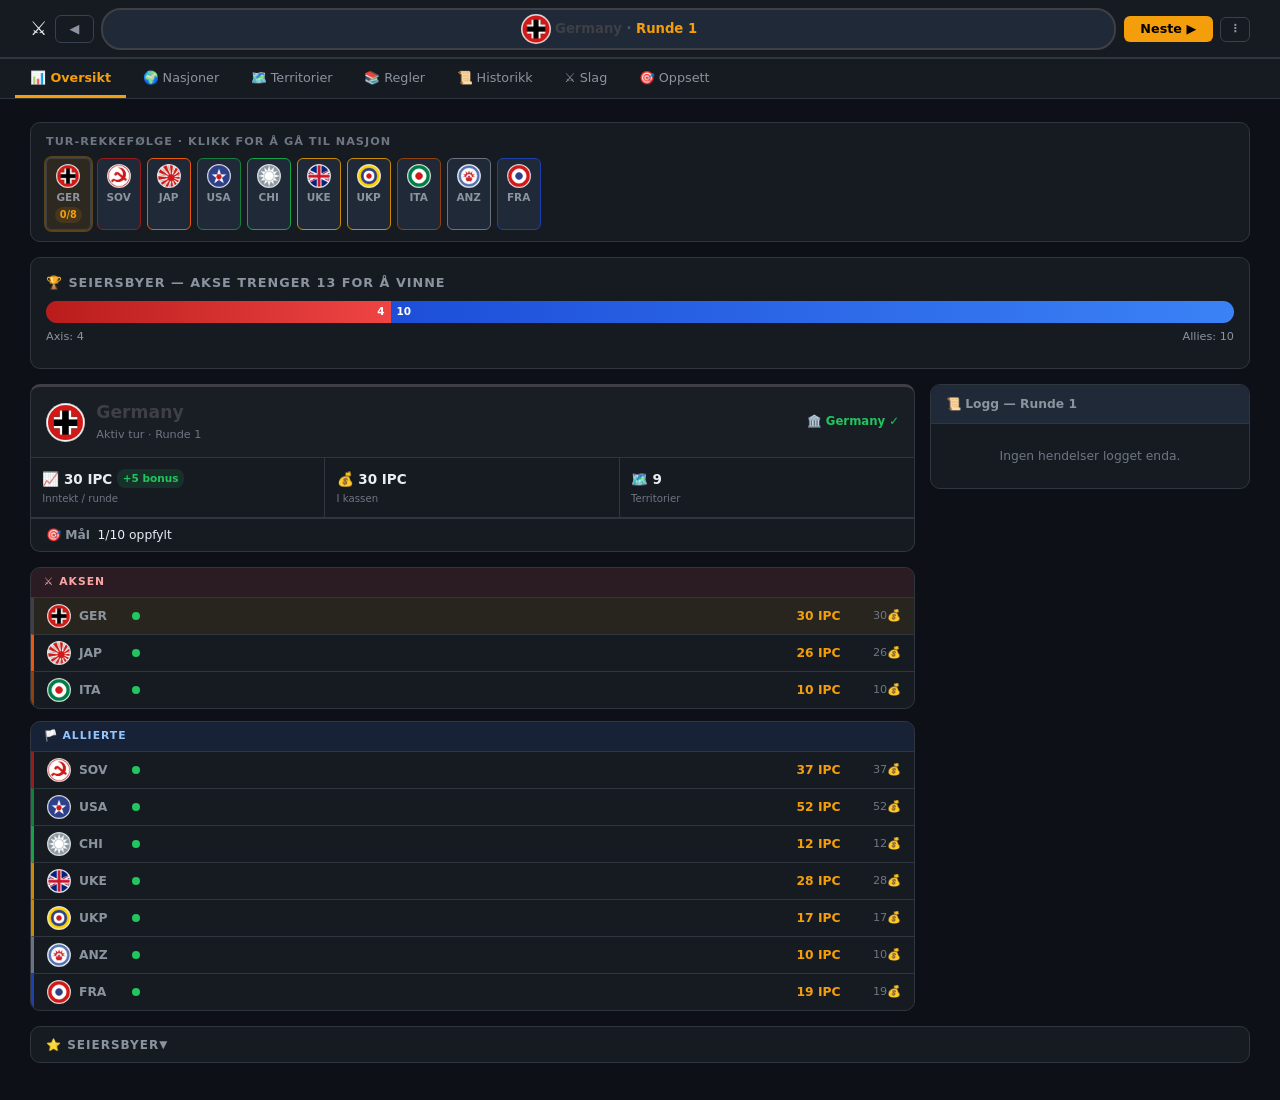
==== commit 14c85d4e: "Add nation icon functionality and update flag displays across the application Co-authored-by: Copilo" ====
--- a/data/index.html
+++ b/data/index.html
@@ -119,34 +119,34 @@
           <div class="ter-nation-pair">
             <select id="terFilterNation" title="Nasjon 1">
               <option value="">Alle eiere</option>
-              <option value="germany">🇩🇪 Germany</option>
-              <option value="italy">🇮🇹 Italy</option>
-              <option value="japan">🇯🇵 Japan</option>
-              <option value="soviet">🇷🇺 Soviet Union</option>
-              <option value="usa">🇺🇸 United States</option>
-              <option value="uk_europe">🇬🇧 UK Europe</option>
-              <option value="uk_pacific">🏴 UK Pacific</option>
-              <option value="anzac">🇦🇺 ANZAC</option>
-              <option value="china">🇨🇳 China</option>
-              <option value="france">🇫🇷 France</option>
+              <option value="germany">GER Germany</option>
+              <option value="italy">ITA Italy</option>
+              <option value="japan">JAP Japan</option>
+              <option value="soviet">SOV Soviet Union</option>
+              <option value="usa">USA United States</option>
+              <option value="uk_europe">UKE UK Europe</option>
+              <option value="uk_pacific">UKP UK Pacific</option>
+              <option value="anzac">ANZ ANZAC</option>
+              <option value="china">CHI China</option>
+              <option value="france">FRA France</option>
               <option value="neutral">⚪ Nøytral</option>
-              <option value="dutch">🇳🇱 Dutch</option>
+              <option value="dutch">DUT Dutch</option>
             </select>
             <span class="ter-vs-badge">vs</span>
             <select id="terFilterNation2" title="Nasjon 2 (valgfri)">
               <option value="">— 2. nasjon —</option>
-              <option value="germany">🇩🇪 Germany</option>
-              <option value="italy">🇮🇹 Italy</option>
-              <option value="japan">🇯🇵 Japan</option>
-              <option value="soviet">🇷🇺 Soviet Union</option>
-              <option value="usa">🇺🇸 United States</option>
-              <option value="uk_europe">🇬🇧 UK Europe</option>
-              <option value="uk_pacific">🏴 UK Pacific</option>
-              <option value="anzac">🇦🇺 ANZAC</option>
-              <option value="china">🇨🇳 China</option>
-              <option value="france">🇫🇷 France</option>
+              <option value="germany">GER Germany</option>
+              <option value="italy">ITA Italy</option>
+              <option value="japan">JAP Japan</option>
+              <option value="soviet">SOV Soviet Union</option>
+              <option value="usa">USA United States</option>
+              <option value="uk_europe">UKE UK Europe</option>
+              <option value="uk_pacific">UKP UK Pacific</option>
+              <option value="anzac">ANZ ANZAC</option>
+              <option value="china">CHI China</option>
+              <option value="france">FRA France</option>
               <option value="neutral">⚪ Nøytral</option>
-              <option value="dutch">🇳🇱 Dutch</option>
+              <option value="dutch">DUT Dutch</option>
             </select>
           </div>
         </div>
--- a/data/style.css
+++ b/data/style.css
@@ -353,7 +353,7 @@
   background: color-mix(in srgb, var(--nat-color, var(--gold)) 8%, transparent);
   border-bottom: 1px solid var(--border);
 }
-.ofc-flag       { font-size: 2rem; flex-shrink: 0; }
+.ofc-flag       { flex-shrink: 0; display: flex; align-items: center; }
 .ofc-title-block { flex: 1; }
 .ofc-nation-name {
   font-size: 1.15rem;
@@ -436,7 +436,7 @@
 }
 .ong-row:hover   { background: var(--bg3); }
 .ong-active      { background: color-mix(in srgb, var(--gold) 8%, transparent) !important; }
-.ong-flag        { font-size: 1.1rem; flex-shrink: 0; }
+.ong-flag        { flex-shrink: 0; display: flex; align-items: center; }
 .ong-name        { font-weight: 700; color: var(--text-dim); width: 3rem; flex-shrink: 0; }
 .ong-income      { color: var(--gold); font-weight: 700; flex: 1; text-align: right; }
 .ong-treasury    { color: var(--text-muted); font-size: .75rem; min-width: 3.5rem; text-align: right; }
@@ -489,7 +489,7 @@
   gap: .5rem;
   font-size: .82rem;
 }
-.oc-nat-flag    { font-size: 1rem; }
+.oc-nat-flag    { display: flex; align-items: center; flex-shrink: 0; }
 .oc-nat-name    { font-weight: 700; color: var(--text-dim); flex: 1; }
 .oc-delta       { font-weight: 700; font-size: .78rem; }
 .oc-delta.pos   { color: var(--green); }
@@ -560,7 +560,7 @@
 }
 .overview-nation-row:hover { background: var(--bg3); }
 
-.nation-flag { font-size: 1.2rem; flex-shrink: 0; }
+.nation-flag { flex-shrink: 0; display: flex; align-items: center; }
 .nation-name { font-size: .85rem; font-weight: 600; flex: 1; }
 .nation-ipc-badge {
   font-size: .75rem;
@@ -745,7 +745,7 @@
   box-shadow: 0 0 0 2px rgba(245,158,11,.3);
 }
 .turn-node.done-turn { opacity: .45; }
-.turn-node .tn-flag  { font-size: 1rem; }
+.turn-node .tn-flag  { display: flex; align-items: center; justify-content: center; }
 .turn-node .tn-name  { color: var(--text-dim); font-weight: 600; }
 .tn-phases {
   font-size: .65rem;
@@ -1042,7 +1042,16 @@
 }
 
 .nc-flag  { font-size: 1.7rem; line-height: 1; }
-.nc-name  { font-size: 1.05rem; font-weight: 800; }
+.nc-flag img.nc-icon { width: 2.2rem; height: 2.2rem; border-radius: 6px; object-fit: cover; display: block; }
+
+/* ── Nation icon utility ────────────────────────────────────── */
+.nation-icon { display: inline-block; border-radius: 50%; object-fit: cover; vertical-align: middle; flex-shrink: 0; }
+.nation-icon-fallback { display: inline-block; vertical-align: middle; flex-shrink: 0; line-height: 1; }
+.nation-icon--xs  { width: 1.2rem; height: 1.2rem; }
+.nation-icon--sm  { width: 1.6rem; height: 1.6rem; }
+.nation-icon--md  { width: 2.0rem; height: 2.0rem; }
+.nation-icon--lg  { width: 2.6rem; height: 2.6rem; }
+.nc-name  { font-size: 1.1rem; font-weight: 800; color: var(--text); letter-spacing: .5px; }
 .nc-side  { font-size: .7rem; font-weight: 600; text-transform: uppercase; letter-spacing: .8px; margin-top: .15rem; }
 .nc-side.axis   { color: #fca5a5; }
 .nc-side.allies { color: #93c5fd; }
@@ -1696,7 +1705,7 @@
   background: var(--bg2);
   flex-wrap: wrap;
 }
-.ng-flag { font-size: 1.5rem; flex-shrink: 0; line-height: 1; }
+.ng-flag { flex-shrink: 0; line-height: 1; display: flex; align-items: center; }
 .ng-name {
   font-size: 1rem;
   font-weight: 800;
@@ -1966,8 +1975,10 @@
   box-shadow: 0 0 0 3px rgba(245,158,11,.22);
 }
 .opb-flag {
-  font-size: 2rem;
   line-height: 1;
+  display: flex;
+  align-items: center;
+  justify-content: center;
 }
 .opb-name {
   font-size: .7rem;
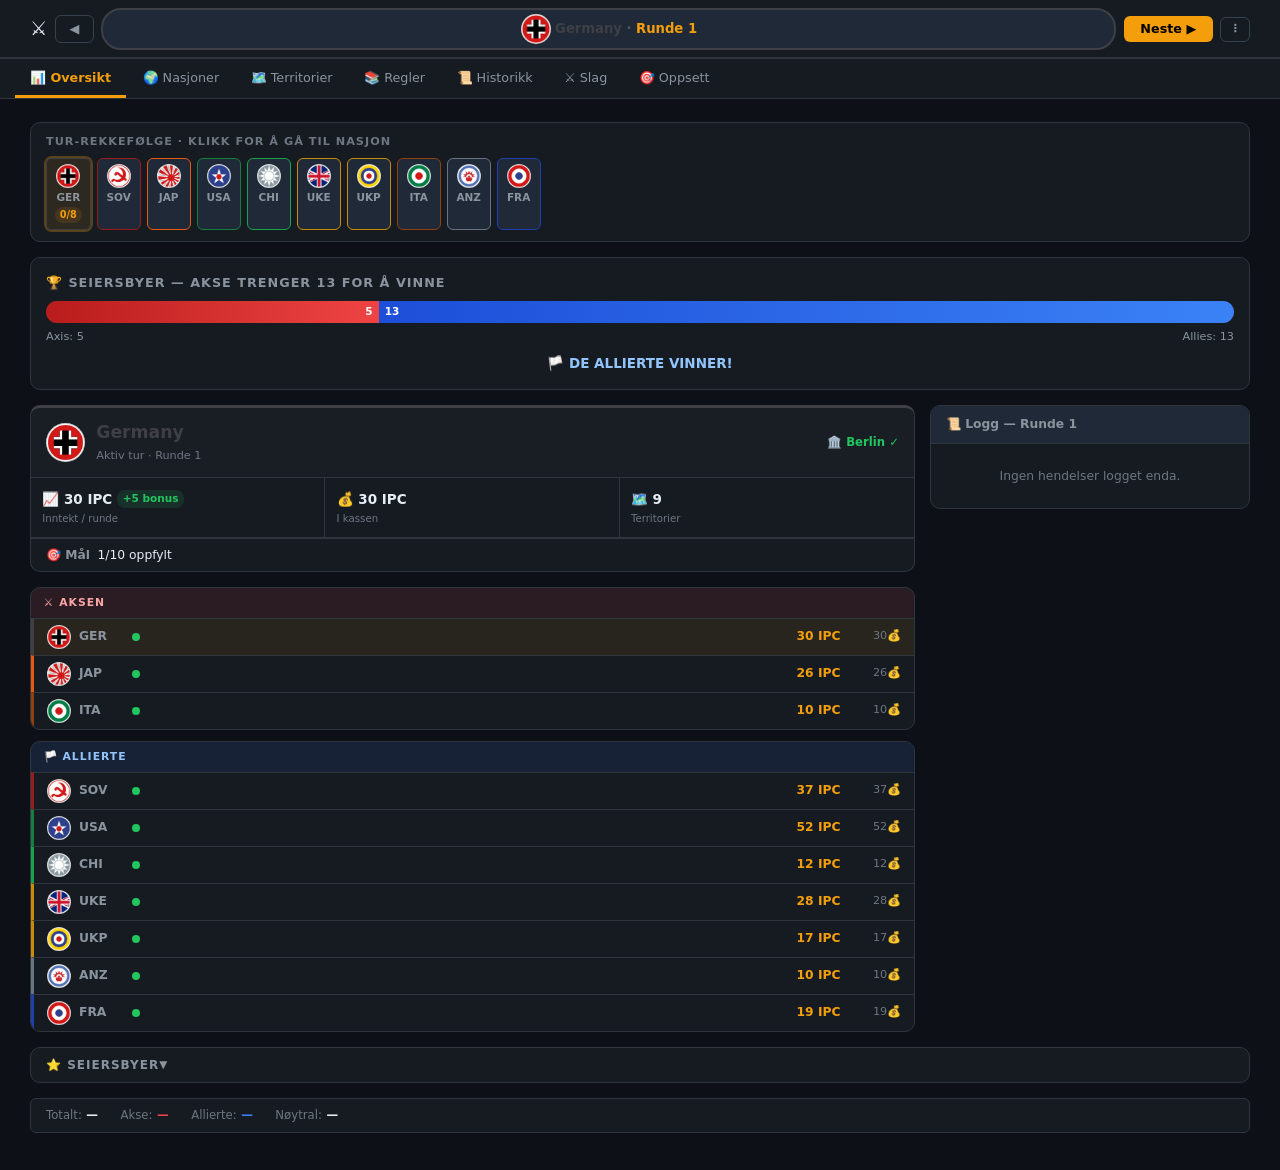
==== commit b2091c8c: "Add starting facilities configuration and enhance UI styles for game phases - Introduced a canonical" ====
--- a/data/index.html
+++ b/data/index.html
@@ -93,6 +93,11 @@
           <summary class="vc-inline-summary">⭐ Seiersbyer</summary>
           <div class="vc-inline-cols" id="vcGrid"></div>
         </details>
+        
+
+
+
+
 
       </div>
 
@@ -114,12 +119,12 @@
             <option>Africa</option>
             <option>Middle East</option>
             <option>Asia</option>
-            <option>Pacific</option>
-          </select>
+            <option>Pacific</optio
           <div class="ter-nation-pair">
             <select id="terFilterNation" title="Nasjon 1">
               <option value="">Alle eiere</option>
               <option value="germany">GER Germany</option>
+
               <option value="italy">ITA Italy</option>
               <option value="japan">JAP Japan</option>
               <option value="soviet">SOV Soviet Union</option>
--- a/data/style.css
+++ b/data/style.css
@@ -1069,8 +1069,20 @@
   display: none;
 }
 .nation-card-body.open {
-  display: block;
-}
+  display: flex;
+  flex-direction: column;
+  align-items: stretch;
+}
+
+/* Column wrappers inside nation-card-body */
+.ncb-col {
+  display: flex;
+  flex-direction: column;
+  min-width: 0;
+}
+/* Last item in each column should not double-border with the column below */
+.ncb-col > .phase-block:last-child,
+.ncb-col > .phase-row:last-child { border-bottom: none; }
 
 /* ── Phase-block layout ──────────────────────────────────────────── */
 .phase-block {
@@ -1192,9 +1204,7 @@
   flex-direction: column;
   min-width: 0;
 }
-.ncb-col1 { flex: 1.2; border-right: 1px solid var(--border); }
-.ncb-col2 { flex: 1.8; border-right: 1px solid var(--border); }
-.ncb-col3 { flex: 1.1; }
+.ncb-col1 { flex: 1 1 auto; }
 
 /* Dividers between sections within same column */
 .ncb-col > .nc-section + .nc-section {
@@ -2679,39 +2689,47 @@
   .hdr-next-btn { padding: .38rem 1.1rem; }
   .hdr-turn-pill { font-size: .88rem; }
   main   { padding: 1.5rem 2rem; }
+
+  /* Nation card: one clear vertical phase flow on desktop too */
+  .nation-card-body.open {
+    flex-direction: column;
+    flex-wrap: nowrap;
+    align-items: stretch;
+  }
+  .ncb-col1 {
+    order: 1;
+    flex: 1 1 auto;
+    min-width: 0;
+    border-right: none;
+    border-top: none;
+    border-bottom: 1px solid var(--border);
+  }
+  .ncb-col2,
+  .ncb-col3 { display: none; }
 }
 
 /* ── Responsive: Tablet portrait & iPad (640px – 1023px) ───── */
-/*  Reflows nation card from 3 columns to:                      */
-/*  [Income col][ Phases/Tech col ]    ← row 1, side by side    */
-/*  [     Purchase calculator     ]    ← row 2, full width      */
+/*  Single column with natural flow for readability and rhythm    */
 @media (max-width: 1023px) {
   .nation-card-body.open {
-    flex-wrap: wrap;
-  }
-  /* Col 1: Income + R&D + Objectives — left half, row 1 */
+    display: flex;
+    flex-direction: column;
+    flex-wrap: nowrap;
+    align-items: stretch;
+  }
   .ncb-col1 {
-    flex: 0 0 50%;
-    max-width: 50%;
-    order: 1;
-    border-right: 1px solid var(--border);
-    border-bottom: 1px solid var(--border);
-  }
-  /* Col 3: Phases + Tech + Notes — right half, row 1 */
-  .ncb-col3 {
-    flex: 0 0 50%;
-    max-width: 50%;
-    order: 2;
-    border-right: none;
-    border-bottom: 1px solid var(--border);
-  }
-  /* Col 2: Purchase calculator — full width, row 2 */
-  .ncb-col2 {
     flex: 0 0 100%;
     max-width: 100%;
-    order: 3;
     border-right: none;
   }
+
+  /* One single flow: all phases in one column */
+  .ncb-col1 {
+    order: 1;
+    border-bottom: 1px solid var(--border);
+  }
+  .ncb-col2,
+  .ncb-col3 { display: none; }
 
   /* Nation card header: allow IPC block and territory fields to wrap */
   .nc-header-fields {
@@ -2729,18 +2747,19 @@
 /* ── Responsive: Small tablet / large phone (≤767px) ─────── */
 /*  All columns stack vertically, full width                    */
 @media (max-width: 767px) {
-  .ncb-col1,
-  .ncb-col2,
-  .ncb-col3 {
+  .ncb-col1 {
     flex: 0 0 100%;
     max-width: 100%;
     border-right: none;
     border-bottom: 1px solid var(--border);
   }
-  /* Restore natural order */
+  /* Natural single-column order */
   .ncb-col1 { order: 1; }
-  .ncb-col2 { order: 2; }
-  .ncb-col3 { order: 3; }
+  .ncb-col2 { display: none; }
+  .ncb-col3 { display: none; }
+
+  /* Territory table: horizontal scroll from 640px up to 767px too */
+  .territory-table { display: block; overflow-x: auto; }
 }
 
 /* ── Responsive: Mobile only (<640px) ─────────────────────── */
@@ -2758,6 +2777,15 @@
 
   .round-badge  { font-size: .78rem; padding: .2rem .6rem; }
   .turn-pill    { font-size: .72rem; padding: .2rem .6rem; }
+
+  /* A: Hide redundant owner badge col + origin col — action button in col 4 is sufficient */
+  .territory-table td:nth-child(3),
+  .territory-table th:nth-child(3),
+  .territory-table td:nth-child(5),
+  .territory-table th:nth-child(5) { display: none; }
+
+  /* D: Hide erobret/mistet header fields — already visible in card body */
+  .nchf-terr-block { display: none; }
 }
 
 /* ── Print ─────────────────────────────────────────────────── */
@@ -3086,58 +3114,251 @@
 
 /* ── Touch / Tablet improvements ──────────────────────────────
    Targets touchscreen devices (iPad, Android tablets, phones).
-   Bigger hit areas, clearer interactive elements.
+   Bigger hit areas (min 44px), clearer interactive elements,
+   larger text and checkboxes for finger use.
    ─────────────────────────────────────────────────────────── */
 @media (hover: none) and (pointer: coarse) {
 
-  /* Tab bar: taller, bigger font */
+  /* Slightly larger base font — improves readability across all rem sizes */
+  html { font-size: 16px; }
+
+  /* ── Tab bar ─────────────────────────────────────────────── */
   .tab-btn {
     padding: .85rem 1.1rem;
     font-size: .9rem;
     min-height: 50px;
   }
 
-  /* Header turn buttons: bigger tap target */
+  /* ── Header nav buttons (◀ Neste ▶ and action menu) ───────── */
+  .hdr-nav-btn {
+    min-height: 44px;
+    padding: .55rem .9rem;
+    font-size: .88rem;
+  }
   .btn-sm {
-    padding: .45rem .85rem;
-    font-size: .82rem;
-    min-height: 38px;
-  }
-
-  /* Territory table rows: taller for easier tapping */
+    min-height: 44px;
+    padding: .5rem .85rem;
+    font-size: .85rem;
+  }
+  .action-menu-trigger {
+    min-height: 44px;
+    min-width: 44px;
+    display: inline-flex;
+    align-items: center;
+    justify-content: center;
+    font-size: 1.2rem;
+  }
+  .action-menu-item {
+    padding: .85rem 1.1rem;
+    font-size: .92rem;
+    min-height: 48px;
+  }
+
+  /* ── Nation card header (tap to expand) ───────────────────── */
+  .nation-card-header { min-height: 58px; }
+
+  /* ── Phase block collapsible headers ─────────────────────── */
+  .phase-block-hdr {
+    padding: .7rem .8rem;
+    min-height: 44px;
+  }
+
+  /* ── Checkboxes: 20px is much easier to hit with a finger ─── */
+  .phase-cb input[type="checkbox"],
+  .phase-item input[type="checkbox"],
+  .phase-row input[type="checkbox"] {
+    width: 20px;
+    height: 20px;
+    flex-shrink: 0;
+  }
+
+  /* ── Phase items in sidebar phase tracker ─────────────────── */
+  .phase-item {
+    padding: .7rem .6rem;
+    min-height: 44px;
+  }
+
+  /* ── Phase rows in nation card (Fase 2–5) ─────────────────── */
+  .phase-row {
+    padding: .65rem .8rem;
+    min-height: 44px;
+  }
+
+  /* ── Turn nodes in overview strip ────────────────────────── */
+  .turn-node {
+    padding: .55rem .6rem;
+    min-height: 56px;
+    min-width: 52px;
+  }
+
+  /* ── Continent group headers (collapsible) ────────────────── */
+  .continent-header {
+    padding: .65rem 0;
+    min-height: 44px;
+  }
+
+  /* ── Territory table rows: taller for easier tapping ──────── */
   .territory-table td {
-    padding: .6rem .6rem;
-  }
-
-  /* Owner change button: even more prominent */
+    padding: .7rem .6rem;
+  }
+
+  /* ── Owner/transfer buttons ───────────────────────────────── */
   .owner-change-btn {
     min-height: 44px;
-    font-size: .82rem;
-    padding: .5rem .75rem;
+    font-size: .85rem;
+    padding: .55rem .75rem;
     border-width: 1.5px;
   }
-
-  /* Nation picker buttons: large finger-friendly tiles */
+  .quick-transfer-btn {
+    min-height: 44px;
+    font-size: .85rem;
+    padding: .55rem .8rem;
+  }
+  .owner-change-btn-sm {
+    width: 38px;
+    height: 38px;
+    font-size: 1rem;
+  }
+
+  /* ── Nation picker modal (owner picker) ───────────────────── */
   .owner-picker-btn {
-    min-height: 90px;
-    padding: .9rem .4rem .7rem;
-  }
-  .opb-flag { font-size: 2.2rem; }
-  .opb-name { font-size: .72rem; }
-
-  /* Picker grid: fewer columns = bigger buttons on tablet */
+    min-height: 96px;
+    padding: .9rem .5rem .75rem;
+  }
+  .opb-flag { font-size: 2.4rem; }
+  .opb-name { font-size: .8rem; }
   .owner-picker-grid {
     grid-template-columns: repeat(auto-fill, minmax(120px, 1fr));
-    gap: .65rem;
+    gap: .7rem;
     padding: 1rem;
   }
 
-  /* Filters / search in territory tab */
+  /* ── Filters / search in territory tab ───────────────────── */
   .territory-controls input[type=search],
   .territory-controls select {
-    min-height: 40px;
+    min-height: 44px;
+    font-size: .95rem;
+  }
+
+  /* ── Base .btn (modal buttons, confirm buttons not using .btn-sm) */
+  .btn {
+    min-height: 44px;
+  }
+
+  /* ── Purchase calculator +/- buttons ─────────────────────── */
+  .pc-qty-ctrl .btn {
+    min-width: 44px;
+    min-height: 44px;
+    padding: .45rem .55rem;
     font-size: .9rem;
   }
+  /* Purchase unit rows: more vertical breathing room */
+  .pc-unit-row {
+    padding: .45rem .4rem;
+  }
+
+  /* ── Battle board ± buttons (hardcoded 22px normally) ──────── */
+  .bu-btn {
+    width: 44px;
+    height: 44px;
+    font-size: 1.15rem;
+    border-radius: var(--radius);
+  }
+  /* Adjust the ctrl container so buttons don't stack oddly */
+  .bu-ctrl { gap: .35rem; }
+  .bu-count { min-width: 2rem; font-size: 1rem; }
+
+  /* ── War/peace & show-all toggle labels in Objectives ──────── */
+  .obj-war-label,
+  .obj-showall-label {
+    min-height: 44px;
+    padding: .6rem .85rem;
+    font-size: .82rem;
+  }
+
+  /* ── Clickable nation/chronicle/history rows ───────────────── */
+  .ong-row,
+  .overview-nation-row,
+  .oc-nat-row {
+    min-height: 44px;
+    padding: .6rem 1rem;
+  }
+  .history-entry-header {
+    min-height: 52px;
+    padding: .75rem 1rem;
+  }
+
+  /* ── Technology chart checkboxes ──────────────────────────── */
+  .tech-item {
+    min-height: 44px;
+    padding: .4rem .4rem;
+    font-size: .88rem;
+  }
+  .tech-item input[type="checkbox"] {
+    width: 20px;
+    height: 20px;
+    flex-shrink: 0;
+  }
+
+  /* ── R&D stepper −/+ buttons ──────────────────────────────── */
+  .rd-step-btn {
+    min-height: 44px;
+    min-width: 44px;
+    font-size: 1.1rem;
+    padding: .4rem .7rem;
+  }
+
+  /* ── Territory link button (Vis territorier →) ─────────────── */
+  .nc-terr-link-btn {
+    min-height: 44px;
+    font-size: .88rem;
+    padding: .6rem .9rem;
+  }
+
+  /* ── Phase checkbox gap: more space between items ──────────── */
+  .phase-list { gap: .3rem; }
+
+  /* ── "Samle inn inntekt" / complete turn button ───────────── */
+  .btn-complete-turn {
+    min-height: 50px;
+    font-size: .95rem;
+    padding: .75rem 1.2rem;
+  }
+
+  /* ── R&D dice roll button ─────────────────────────────────── */
+  .rd-roll-btn {
+    min-height: 44px;
+    font-size: .88rem;
+  }
+
+  /* ── Collect income button in nation card ─────────────────── */
+  .nc-collect-btn {
+    padding: .65rem .8rem;
+    font-size: .9rem;
+    min-height: 44px;
+  }
+
+  /* ── Number inputs (treasury, war bonds) ─────────────────── */
+  input[type=number] {
+    min-height: 44px;
+    font-size: 1rem;
+    text-align: center;
+  }
+
+  /* ── Tiny labels: bump from .60–.63rem to .74rem minimum ────── */
+  .nc-hfield-label    { font-size: .74rem; }
+  .nc-section-title   { font-size: .74rem; }
+  .phase-sub-hdr      { font-size: .74rem; }
+  .nc-formula         { font-size: .74rem; }
+  .obj-badge          { font-size: .74rem; }
+  .rd-phase-badge     { font-size: .72rem; }
+  .phase-opt-badge    { font-size: .74rem; }
+  .tn-phases          { font-size: .74rem; }
+  .phase-war-tag      { font-size: .74rem; }
+  /* R&D chart number circles: scale up to 18px */
+  .rd-chart-num       { width: 18px; height: 18px; font-size: .72rem; }
+  /* Owner change small button: bring up to 44px */
+  .owner-change-btn-sm { width: 44px; height: 44px; }
 }
 
 /* ── Tablet portrait (768px – 1024px) extra tweaks ──────────── */
@@ -3149,5 +3370,171 @@
   .owner-picker-grid {
     grid-template-columns: repeat(auto-fill, minmax(130px, 1fr));
   }
-}
-
+  /* Nation card columns: keep 2-column layout but with more breathing room */
+  .ncb-col1 { flex: 0 0 48%; max-width: 48%; }
+  .ncb-col3 { flex: 0 0 52%; max-width: 52%; }
+}
+
+/* ── Facility badges in territory rows ────────────────────────── */
+.fac-badge {
+  display: inline-flex;
+  align-items: center;
+  gap: 1px;
+  font-size: .72rem;
+  opacity: .85;
+  vertical-align: middle;
+}
+.fac-badge sup {
+  font-size: .6rem;
+  color: var(--gold);
+  font-weight: 700;
+  line-height: 1;
+}
+.fac-badge--dmg sup { color: var(--red); }
+.fac-badge--inop { opacity: .45; }
+
+/* ── Repair detail in Fase 1 ─────────────────────────────────── */
+.repair-empty { font-size: .78rem; color: var(--text-muted); padding: .25rem .5rem; }
+.repair-fac-row {
+  display: flex;
+  align-items: center;
+  gap: .5rem;
+  padding: .2rem .5rem;
+  font-size: .78rem;
+  border-bottom: 1px solid var(--border);
+}
+.repair-fac-name { flex: 1; }
+.repair-fac-dmg  { color: var(--red); font-weight: 600; white-space: nowrap; }
+.repair-qty-ctrl { flex: 0 0 auto; }
+.repair-fac-cost { color: var(--text-muted); white-space: nowrap; }
+.inoperative-badge {
+  display: inline-block;
+  background: var(--red);
+  color: #fff;
+  font-size: .6rem;
+  padding: 0 .3rem;
+  border-radius: 3px;
+  font-weight: 700;
+  vertical-align: middle;
+}
+.pc-repair-total-row { border-top: 1px solid var(--border); margin-top: .25rem; }
+
+/* ── Building placement selector ─────────────────────────────── */
+.pc-unit-building { flex-wrap: wrap; }
+.pc-building-placement {
+  width: 100%;
+  display: flex;
+  align-items: center;
+  gap: .4rem;
+  padding: .2rem .5rem .3rem 1rem;
+  font-size: .78rem;
+  background: color-mix(in srgb, var(--bg2) 80%, var(--gold) 5%);
+  border-top: 1px dashed var(--border);
+}
+.pc-place-label { color: var(--text-muted); white-space: nowrap; }
+.pc-place-select {
+  flex: 1;
+  background: var(--bg3);
+  border: 1px solid var(--border);
+  color: var(--text);
+  border-radius: 4px;
+  padding: .35rem .4rem;
+  font-size: .78rem;
+  cursor: pointer;
+}
+.pc-place-select:hover { border-color: var(--border-light); }
+.pc-place-select:focus { outline: none; border-color: var(--blue); box-shadow: 0 0 0 2px rgba(59,130,246,.2); }
+
+/* ── Bombing section in Fase 3 ───────────────────────────────── */
+.bombing-section { padding: .5rem; border-top: 1px solid var(--border); margin-top: .5rem; }
+.bombing-form { display: flex; flex-direction: column; gap: .35rem; }
+.bombing-row {
+  display: flex;
+  align-items: center;
+  gap: .5rem;
+  font-size: .8rem;
+  flex-wrap: wrap;
+}
+.bombing-label { min-width: 5rem; color: var(--text-muted); }
+.bombing-select {
+  flex: 1;
+  min-width: 8rem;
+  background: var(--bg3);
+  border: 1px solid var(--border);
+  color: var(--text);
+  border-radius: 4px;
+  padding: .35rem .4rem;
+  font-size: .78rem;
+  cursor: pointer;
+}
+.bombing-select:hover { border-color: var(--border-light); }
+.bombing-select:focus { outline: none; border-color: var(--blue); box-shadow: 0 0 0 2px rgba(59,130,246,.2); }
+.bombing-aa-result, .bombing-dmg-result {
+  font-size: .78rem;
+  flex: 1;
+}
+
+/* ── Rockets section ─────────────────────────────────────────── */
+.rockets-section { padding: .4rem .5rem; font-size: .8rem; }
+.rockets-no-bases { color: var(--text-muted); font-style: italic; }
+.rocket-base-row {
+  display: flex;
+  align-items: center;
+  gap: .4rem;
+  padding: .25rem 0;
+  border-bottom: 1px solid var(--border);
+  flex-wrap: wrap;
+}
+.rocket-base-name { font-weight: 600; min-width: 8rem; }
+.rocket-target-sel, .rocket-factype-sel {
+  background: var(--bg3);
+  border: 1px solid var(--border);
+  color: var(--text);
+  border-radius: 4px;
+  padding: .35rem .4rem;
+  font-size: .78rem;
+  flex: 1;
+  min-width: 6rem;
+  cursor: pointer;
+}
+.rocket-target-sel:hover, .rocket-factype-sel:hover { border-color: var(--border-light); }
+.rocket-target-sel:focus, .rocket-factype-sel:focus { outline: none; border-color: var(--blue); box-shadow: 0 0 0 2px rgba(59,130,246,.2); }
+.btn-warning {
+  background: var(--gold, #f59e0b);
+  color: #1a1a1a;
+  border: none;
+}
+.btn-warning:hover { filter: brightness(1.15); }
+
+/* ── Split bombing missions ──────────────────────────────────── */
+.bomb-total-bar {
+  font-size: .75rem;
+  color: var(--text-muted);
+  padding: .15rem .5rem .3rem;
+}
+.bomb-mission {
+  border: 1px solid var(--border);
+  border-radius: 6px;
+  margin: .4rem 0;
+  padding: .4rem .6rem .5rem;
+  background: color-mix(in srgb, var(--bg2) 92%, var(--gold) 4%);
+}
+.bomb-mission-hdr {
+  display: flex;
+  align-items: center;
+  justify-content: space-between;
+  margin-bottom: .35rem;
+  padding-bottom: .25rem;
+  border-bottom: 1px solid var(--border);
+}
+.bomb-mission-title {
+  font-weight: 600;
+  font-size: .8rem;
+  color: var(--gold);
+}
+.btn-xs {
+  font-size: .7rem;
+  padding: .1rem .35rem;
+  line-height: 1.4;
+}
+
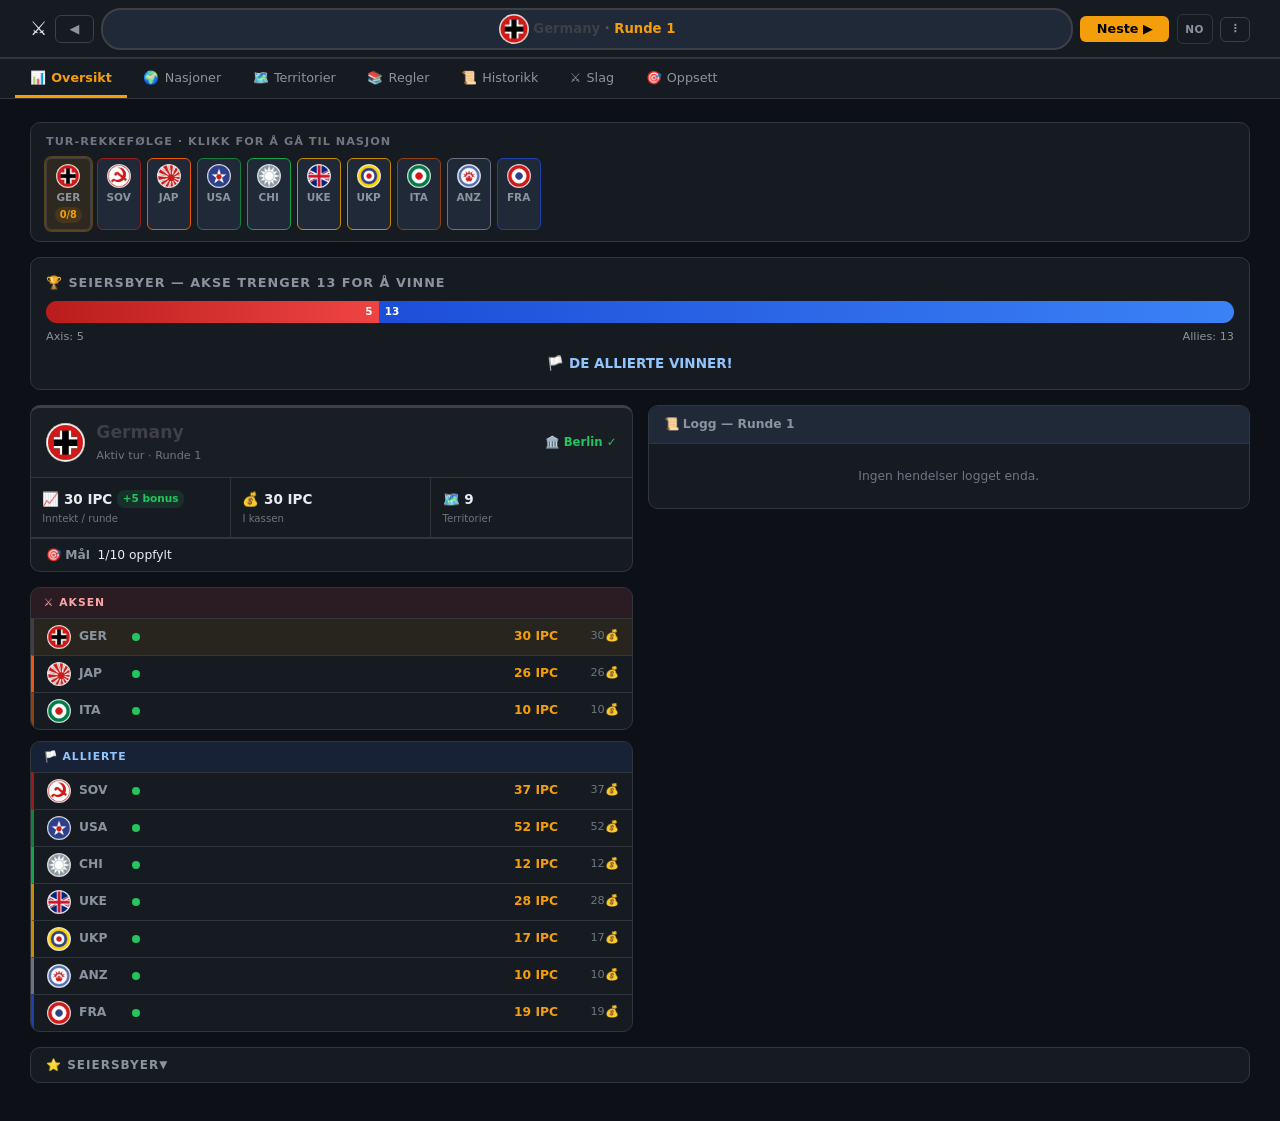
==== commit 3a3a43a6: "Refactor code structure for improved readability and maintainability" ====
--- a/data/index.html
+++ b/data/index.html
@@ -23,7 +23,9 @@
         <span class="htp-round" id="roundBadge">Runde 1</span>
       </div>
 
-      <button class="btn btn-primary btn-sm hdr-nav-btn hdr-next-btn" id="btnNextTurn" title="Neste tur">Neste ▶</button>
+      <button class="btn btn-primary btn-sm hdr-nav-btn hdr-next-btn" id="btnNextTurn" title="Neste tur" data-i18n-attr-title="header.next_title">Neste ▶</button>
+
+      <button class="btn btn-ghost btn-sm lang-toggle" id="btnLang" onclick="toggleLang()" title="Bytt språk / Switch language">NO</button>
 
       <details class="action-menu" id="actionMenu">
         <summary class="btn btn-ghost btn-sm action-menu-trigger" title="Meny">⋮</summary>
@@ -41,13 +43,13 @@
 
     <!-- ══════════════ TAB NAV ══════════════ -->
     <nav class="tab-bar" role="tablist">
-      <button class="tab-btn active" data-tab="overview"    role="tab">📊 Oversikt</button>
-      <button class="tab-btn"        data-tab="nations"     role="tab">🌍 Nasjoner</button>
-      <button class="tab-btn"        data-tab="territories" role="tab">🗺️ Territorier</button>
-      <button class="tab-btn"        data-tab="rules"       role="tab">📚 Regler</button>
-      <button class="tab-btn"        data-tab="history"     role="tab">📜 Historikk</button>
-      <button class="tab-btn"        data-tab="battle"      role="tab">⚔️ Slag</button>
-      <button class="tab-btn"        data-tab="setup"       role="tab">🎯 Oppsett</button>
+      <button class="tab-btn active" data-tab="overview"    role="tab">📊 <span data-i18n="nav.overview">Oversikt</span></button>
+      <button class="tab-btn"        data-tab="nations"     role="tab">🌍 <span data-i18n="nav.nations">Nasjoner</span></button>
+      <button class="tab-btn"        data-tab="territories" role="tab">🗺️ <span data-i18n="nav.territories">Territorier</span></button>
+      <button class="tab-btn"        data-tab="rules"       role="tab">📚 <span data-i18n="nav.rules">Regler</span></button>
+      <button class="tab-btn"        data-tab="history"     role="tab">📜 <span data-i18n="nav.history">Historikk</span></button>
+      <button class="tab-btn"        data-tab="battle"      role="tab">⚔️ <span data-i18n="nav.battle">Slag</span></button>
+      <button class="tab-btn"        data-tab="setup"       role="tab">🎯 <span data-i18n="nav.setup">Oppsett</span></button>
     </nav>
 
     <!-- ══════════════ MAIN ══════════════ -->
@@ -59,13 +61,13 @@
 
         <!-- Turn strip (klikk for å navigere til nasjon) -->
         <div class="turn-strip-wrap">
-          <div class="turn-strip-title">Tur-rekkefølge · klikk for å gå til nasjon</div>
+          <div class="turn-strip-title" data-i18n="ov.turn_order">Tur-rekkefølge · klikk for å gå til nasjon</div>
           <div class="turn-strip" id="turnStrip"></div>
         </div>
 
         <!-- Victory meter -->
         <div class="victory-meter-wrap">
-          <div class="victory-meter-title">🏆 Seiersbyer — Akse trenger 13 for å vinne</div>
+          <div class="victory-meter-title" data-i18n="ov.vc_title">🏆 Seiersbyer — Akse trenger 13 for å vinne</div>
           <div class="victory-bar-outer">
             <div class="victory-bar-axis" id="victoryBarAxis" style="width:30%"></div>
             <div class="victory-bar-allies" id="victoryBarAllies"></div>
@@ -90,7 +92,7 @@
 
         <!-- Victory cities (collapsible) -->
         <details class="vc-inline-wrap">
-          <summary class="vc-inline-summary">⭐ Seiersbyer</summary>
+          <summary class="vc-inline-summary" data-i18n="ov.vc_collapse">⭐ Seiersbyer</summary>
           <div class="vc-inline-cols" id="vcGrid"></div>
         </details>
         
@@ -110,19 +112,20 @@
       <div id="tab-territories" class="tab-panel" role="tabpanel">
 
         <div class="territory-controls">
-          <input type="search" id="terSearch" placeholder="🔍 Søk territorier…" aria-label="Søk">
+          <input type="search" id="terSearch" placeholder="🔍 Søk territorier…" aria-label="Søk" data-i18n-attr-placeholder="ter.search_ph">
           <select id="terFilterContinent" title="Filtrer etter kontinent">
-            <option value="">Alle kontinenter</option>
+            <option value="" data-i18n="ter.all_continents">Alle kontinenter</option>
             <option>North America</option>
             <option>South America</option>
             <option>Europe</option>
             <option>Africa</option>
             <option>Middle East</option>
             <option>Asia</option>
-            <option>Pacific</optio
+            <option>Pacific</option>
+          </select>
           <div class="ter-nation-pair">
             <select id="terFilterNation" title="Nasjon 1">
-              <option value="">Alle eiere</option>
+              <option value="" data-i18n="ter.all_owners">Alle eiere</option>
               <option value="germany">GER Germany</option>
 
               <option value="italy">ITA Italy</option>
@@ -134,12 +137,12 @@
               <option value="anzac">ANZ ANZAC</option>
               <option value="china">CHI China</option>
               <option value="france">FRA France</option>
-              <option value="neutral">⚪ Nøytral</option>
+              <option value="neutral" data-i18n="ter.neutral_opt">⚪ Nøytral</option>
               <option value="dutch">DUT Dutch</option>
             </select>
-            <span class="ter-vs-badge">vs</span>
+            <span class="ter-vs-badge" data-i18n="ter.vs">vs</span>
             <select id="terFilterNation2" title="Nasjon 2 (valgfri)">
-              <option value="">— 2. nasjon —</option>
+              <option value="" data-i18n="ter.nation2_ph">— 2. nasjon —</option>
               <option value="germany">GER Germany</option>
               <option value="italy">ITA Italy</option>
               <option value="japan">JAP Japan</option>
@@ -157,10 +160,10 @@
         </div>
 
         <div class="territory-count-bar">
-          <span class="tcb-item"><span class="tcb-label">Totalt:</span><span class="tcb-val" id="tcbTotal">—</span></span>
-          <span class="tcb-item" style="color:var(--red)"><span class="tcb-label">Akse:</span><span class="tcb-val" id="tcbAxis">—</span></span>
-          <span class="tcb-item" style="color:var(--blue)"><span class="tcb-label">Allierte:</span><span class="tcb-val" id="tcbAllies">—</span></span>
-          <span class="tcb-item"><span class="tcb-label">Nøytral:</span><span class="tcb-val" id="tcbNeutral">—</span></span>
+          <span class="tcb-item"><span class="tcb-label" data-i18n="ter.total">Totalt:</span><span class="tcb-val" id="tcbTotal">—</span></span>
+          <span class="tcb-item" style="color:var(--red)"><span class="tcb-label" data-i18n="ter.axis">Akse:</span><span class="tcb-val" id="tcbAxis">—</span></span>
+          <span class="tcb-item" style="color:var(--blue)"><span class="tcb-label" data-i18n="ter.allies">Allierte:</span><span class="tcb-val" id="tcbAllies">—</span></span>
+          <span class="tcb-item"><span class="tcb-label" data-i18n="ter.neutral">Nøytral:</span><span class="tcb-val" id="tcbNeutral">—</span></span>
         </div>
 
         <div id="territoryGroups"></div>
@@ -177,8 +180,8 @@
       <div id="tab-battle" class="tab-panel" role="tabpanel">
 
         <div class="battle-header-bar">
-          <h2 class="battle-main-title">⚔️ Slagbord</h2>
-          <button class="btn btn-ghost btn-sm" onclick="resetBattle()">🗑️ Nullstill</button>
+          <h2 class="battle-main-title" data-i18n="battle.title">⚔️ Slagbord</h2>
+          <button class="btn btn-ghost btn-sm" onclick="resetBattle()" data-i18n="battle.reset">🗑️ Nullstill</button>
         </div>
 
         <div class="battle-board">
@@ -187,12 +190,12 @@
           <div class="battle-side attacker-side">
             <div class="battle-side-header attacker-header">
               <span class="battle-side-icon">🗡️</span>
-              <span class="battle-side-label">ANGRIPER</span>
+              <span class="battle-side-label" data-i18n="battle.attacker">ANGRIPER</span>
               <span class="battle-side-dice" id="atk-total-dice">0 terninger</span>
             </div>
             <div class="battle-nation-select-wrap">
               <select class="battle-nation-select" id="battle-nation-atk" onchange="onBattleNationChange()">
-                <option value="">— Velg nasjon —</option>
+                <option value="" data-i18n="battle.select_nation">— Velg nasjon —</option>
               </select>
               <span class="battle-adv-art-badge hidden" id="adv-art-badge">⚗️ Adv. Artillery</span>
             </div>
@@ -203,13 +206,22 @@
           <div class="battle-vs">
             <div class="battle-vs-circle">VS</div>
             <div class="battle-rolls-summary" id="battle-summary">
-              <div class="brs-row"><span class="brs-label">Forventet treff (ang.)</span><span class="brs-val atk" id="atk-expected">0</span></div>
-              <div class="brs-row"><span class="brs-label">Forventet treff (for.)</span><span class="brs-val def" id="def-expected">0</span></div>
+              <div class="brs-row"><span class="brs-label" data-i18n="battle.exp_atk">Forventet treff (ang.)</span><span class="brs-val atk" id="atk-expected">0</span></div>
+              <div class="brs-row"><span class="brs-label" data-i18n="battle.exp_def">Forventet treff (for.)</span><span class="brs-val def" id="def-expected">0</span></div>
             </div>
             <div class="battle-pairing-info" id="battle-pairing-info"></div>
-            <button class="btn btn-primary battle-roll-btn" id="btnBattleRoll" onclick="rollBattle()" disabled>
-              🎲 Kast terninger
-            </button>
+            <!-- Manual hit inputs (replaces dice roll button) -->
+            <div class="battle-hit-inputs">
+              <div class="bhi-row">
+                <label class="bhi-label" for="battle-atk-hits" data-i18n="battle.atk_hits_label">Angriper treff:</label>
+                <input type="number" class="bhi-input" id="battle-atk-hits" min="0" value="0" title="Angriper treff" oninput="onBattleHitsChange()">
+              </div>
+              <div class="bhi-row">
+                <label class="bhi-label" for="battle-def-hits" data-i18n="battle.def_hits_label">Forsvarer treff:</label>
+                <input type="number" class="bhi-input" id="battle-def-hits" min="0" value="0" title="Forsvarer treff" oninput="onBattleHitsChange()">
+              </div>
+              <button type="button" class="btn btn-primary battle-apply-btn" id="btnBattleApply" onclick="applyBattleHits()" disabled data-i18n="battle.apply_hits">⚔️ Anvend treff</button>
+            </div>
             <div id="battle-result"></div>
           </div>
 
@@ -217,12 +229,12 @@
           <div class="battle-side defender-side">
             <div class="battle-side-header defender-header">
               <span class="battle-side-icon">🛡️</span>
-              <span class="battle-side-label">FORSVARER</span>
+              <span class="battle-side-label" data-i18n="battle.defender">FORSVARER</span>
               <span class="battle-side-dice" id="def-total-dice">0 terninger</span>
             </div>
             <div class="battle-nation-select-wrap">
               <select class="battle-nation-select" id="battle-nation-def" onchange="onBattleNationChange()">
-                <option value="">— Velg nasjon —</option>
+                <option value="" data-i18n="battle.select_nation">— Velg nasjon —</option>
               </select>
             </div>
             <div class="battle-units" id="def-units"></div>
@@ -232,10 +244,10 @@
 
         <!-- Hit value legend -->
         <div class="battle-legend">
-          <div class="bl-item"><span class="bl-dot" style="background:var(--text-muted)"></span>Treffer på 1</div>
-          <div class="bl-item"><span class="bl-dot" style="background:#d97706"></span>Treffer på 1–2</div>
-          <div class="bl-item"><span class="bl-dot" style="background:#ea580c"></span>Treffer på 1–3</div>
-          <div class="bl-item"><span class="bl-dot" style="background:#dc2626"></span>Treffer på 1–4</div>
+          <div class="bl-item"><span class="bl-dot" style="background:var(--text-muted)"></span><span data-i18n="battle.legend1">Treffer på 1</span></div>
+          <div class="bl-item"><span class="bl-dot" style="background:#d97706"></span><span data-i18n="battle.legend2">Treffer på 1–2</span></div>
+          <div class="bl-item"><span class="bl-dot" style="background:#ea580c"></span><span data-i18n="battle.legend3">Treffer på 1–3</span></div>
+          <div class="bl-item"><span class="bl-dot" style="background:#dc2626"></span><span data-i18n="battle.legend4">Treffer på 1–4</span></div>
         </div>
 
       </div>
@@ -259,22 +271,22 @@
   <div class="modal-backdrop hidden" id="serverSaveModal" onclick="if(event.target===this)closeServerSaveModal()">
     <div class="modal" style="min-width:340px;max-width:520px;width:95vw">
       <div class="modal-header">
-        <span class="modal-title">☁️ Server-lagring</span>
-        <button class="btn btn-ghost btn-sm" onclick="closeServerSaveModal()">✕</button>
+        <span class="modal-title" data-i18n="modal.save.title">☁️ Server-lagring</span>
+        <button type="button" class="btn btn-ghost btn-sm" onclick="closeServerSaveModal()" data-i18n="ui.close">✕</button>
       </div>
       <div class="modal-body">
         <!-- Save row -->
         <div class="ssave-save-row">
-          <input type="text" id="ssaveName" placeholder="Lagrenavn…" maxlength="64" class="ssave-name-input">
-          <button class="btn btn-accent btn-sm" onclick="saveToServer()">💾 Lagre</button>
+          <input type="text" id="ssaveName" placeholder="Lagrenavn…" maxlength="64" class="ssave-name-input" aria-label="Lagrenavn" data-i18n-attr-placeholder="modal.save.placeholder">
+          <button type="button" class="btn btn-accent btn-sm" onclick="saveToServer()" data-i18n="modal.save.btn">💾 Lagre</button>
         </div>
         <!-- Save list -->
         <div class="ssave-list-header">
-          <span>Lagrede spill</span>
-          <button class="btn btn-ghost btn-sm" onclick="loadSavesList()">🔄 Oppdater</button>
+          <span data-i18n="modal.save.list_hdr">Lagrede spill</span>
+          <button type="button" class="btn btn-ghost btn-sm" onclick="loadSavesList()" data-i18n="modal.save.refresh">🔄 Oppdater</button>
         </div>
         <div id="ssaveList" class="ssave-list">
-          <div class="ssave-empty">Laster…</div>
+          <div class="ssave-empty" data-i18n="modal.save.loading">Laster…</div>
         </div>
       </div>
     </div>
@@ -284,18 +296,18 @@
   <div class="modal-backdrop hidden" id="newGameModal" onclick="if(event.target===this)closeNewGameModal()">
     <div class="modal">
       <div class="modal-header">
-        <span class="modal-title">🎮 Nytt spill</span>
-        <button class="btn btn-ghost btn-sm" onclick="closeNewGameModal()">✕</button>
+        <span class="modal-title" data-i18n="modal.new_game.title">🎮 Nytt spill</span>
+        <button type="button" class="btn btn-ghost btn-sm" onclick="closeNewGameModal()" data-i18n="ui.close">✕</button>
       </div>
       <div class="modal-body">
         <p style="color:var(--text-dim);font-size:.9rem">
-          Er du sikker på at du vil starte et nytt spill?<br>
-          <strong style="color:var(--red)">All nåværende spillprogresjon vil slettes.</strong>
+          <span data-i18n="modal.new_game.confirm">Er du sikker på at du vil starte et nytt spill?</span><br>
+          <strong style="color:var(--red)" data-i18n="modal.new_game.warning">All nåværende spillprogresjon vil slettes.</strong>
         </p>
       </div>
       <div class="modal-footer">
-        <button class="btn btn-ghost"   id="btnNewGameCancel">Avbryt</button>
-        <button class="btn btn-danger"  id="btnNewGameConfirm">🗑️ Start nytt spill</button>
+        <button type="button" class="btn btn-ghost"  id="btnNewGameCancel"  data-i18n="modal.new_game.cancel">Avbryt</button>
+        <button type="button" class="btn btn-danger" id="btnNewGameConfirm" data-i18n="modal.new_game.start">🗑️ Start nytt spill</button>
       </div>
     </div>
   </div>
@@ -304,8 +316,8 @@
   <div class="modal-backdrop hidden" id="ownerPickerModal" onclick="if(event.target===this)closeOwnerPicker()">
     <div class="modal owner-picker-modal">
       <div class="modal-header">
-        <span class="modal-title" id="ownerPickerTitle">Endre eier</span>
-        <button class="btn btn-ghost btn-sm" onclick="closeOwnerPicker()">✕</button>
+        <span class="modal-title" id="ownerPickerTitle" data-i18n="modal.owner.title">Endre eier</span>
+        <button type="button" class="btn btn-ghost btn-sm" onclick="closeOwnerPicker()" data-i18n="ui.close">✕</button>
       </div>
       <div class="owner-picker-grid" id="ownerPickerGrid"></div>
     </div>
@@ -315,6 +327,7 @@
   <div class="toast-container" id="toastContainer"></div>
 
   <!-- ══════════════ SCRIPTS ══════════════ -->
+  <script src="i18n.js"></script>
   <script src="data.js"></script>
   <script src="app.js"></script>
 </body>
--- a/data/style.css
+++ b/data/style.css
@@ -504,6 +504,15 @@
 .oc-terr-name   { color: var(--text-dim); }
 .oc-terr-arrow  { color: var(--text-muted); font-size: .75rem; }
 
+.oc-bombing-section { padding: .5rem 1rem; border-top: 1px solid var(--border-light); margin-top: .3rem; }
+.oc-bombing-title   { font-size: .72rem; font-weight: 600; color: var(--text-dim); text-transform: uppercase; letter-spacing: .04em; margin-bottom: .3rem; }
+.oc-bombing-row     { display: flex; align-items: center; gap: .4rem; font-size: .78rem; padding: .15rem 0; border-bottom: 1px solid var(--border); }
+.oc-bombing-atk     { color: var(--text-main); font-weight: 600; white-space: nowrap; }
+.oc-bombing-sep     { color: var(--text-muted); }
+.oc-bombing-target  { color: var(--gold); flex: 1; }
+.oc-bombing-fac     { color: var(--text-dim); font-size: .73rem; }
+.oc-bombing-dmg     { color: var(--red); font-weight: 600; white-space: nowrap; }
+
 /* Responsive */
 @media (max-width: 820px) {
   .ov-dashboard {
@@ -513,7 +522,8 @@
   .oc-nations { max-height: 340px; }
 }
 
-/* ── Overview grid (keepin for side panels if still used) ───── */
+/* ── Overview grid (keeping for side panels if still used) ──── */
+.ov-dashboard {
   display: grid;
   grid-template-columns: 1fr 1fr;
   gap: 1rem;
@@ -1458,12 +1468,14 @@
 }
 
 /* history territory changes */
-.hist-terr-section {
+.hist-terr-section,
+.hist-bombing-section {
   margin-top: .6rem;
   padding-top: .5rem;
   border-top: 1px solid var(--border-light);
   width: 100%;
 }
+.hist-section-title,
 .hist-terr-title {
   font-size: .75rem;
   font-weight: 600;
@@ -1472,6 +1484,21 @@
   letter-spacing: .03em;
   text-transform: uppercase;
 }
+.hist-bombing-row {
+  display: flex;
+  align-items: center;
+  gap: .5rem;
+  font-size: .78rem;
+  padding: .2rem .3rem;
+  border-radius: 4px;
+  margin-bottom: .15rem;
+  background: rgba(255,255,255,.03);
+}
+.hist-bombing-atk  { color: var(--text-main); font-weight: 600; white-space: nowrap; flex-shrink: 0; }
+.hist-bombing-sep  { color: var(--text-muted); flex-shrink: 0; }
+.hist-bombing-detail { color: var(--gold); flex: 1; }
+.hist-bombing-fac  { color: var(--text-dim); font-size: .73rem; flex-shrink: 0; }
+.hist-bombing-dmg  { color: var(--red); font-weight: 600; white-space: nowrap; flex-shrink: 0; }
 .hist-terr-row {
   display: flex;
   justify-content: space-between;
@@ -3538,3 +3565,174 @@
   line-height: 1.4;
 }
 
+/* ── Language toggle ──────────────────────────────────────── */
+.lang-toggle {
+  font-size: .7rem;
+  font-weight: 700;
+  letter-spacing: .04em;
+  min-width: 2.4rem;
+  min-height: 2rem;
+  padding: .2rem .5rem;
+  border: 1px solid var(--border);
+  color: var(--text-dim);
+}
+.lang-toggle:hover { color: var(--gold); border-color: var(--gold); }
+
+/* ── Strategic Bombing — manual input card ─────────────────── */
+.bomb-manual-inputs {
+  display: flex;
+  flex-direction: column;
+  gap: .35rem;
+  margin-top: .4rem;
+}
+.bomb-input-group {
+  display: flex;
+  align-items: center;
+  gap: .4rem;
+  flex-wrap: wrap;
+}
+.bomb-input-label {
+  font-size: .78rem;
+  color: var(--text-dim);
+  min-width: 9rem;
+}
+.bomb-hint {
+  font-size: .68rem;
+  color: var(--text-muted);
+  margin-left: .1rem;
+}
+.bomb-number-input {
+  width: 4rem;
+  min-height: 44px;
+  padding: .2rem .4rem;
+  text-align: center;
+  font-size: .9rem;
+  background: var(--bg-card);
+  border: 1px solid var(--border);
+  border-radius: 4px;
+  color: var(--text);
+}
+.bomb-number-input:focus { outline: none; border-color: var(--gold); }
+.bomb-survivors-badge {
+  font-size: .78rem;
+  color: var(--text-dim);
+  background: var(--bg-hover);
+  padding: .15rem .45rem;
+  border-radius: 4px;
+}
+.bomb-survivors-zero { color: var(--red); font-weight: 600; }
+.bomb-input-disabled {
+  opacity: .4;
+  pointer-events: none;
+}
+
+/* HP bar */
+.bomb-facility-status {
+  margin-top: .4rem;
+  padding: .3rem .4rem;
+  background: var(--bg-hover);
+  border-radius: 4px;
+  border: 1px solid var(--border);
+}
+.bomb-hp-bar-wrap {
+  display: flex;
+  align-items: center;
+  gap: .4rem;
+  margin-bottom: .2rem;
+}
+.bomb-hp-track {
+  flex: 1;
+  height: 8px;
+  background: var(--border);
+  border-radius: 4px;
+  overflow: hidden;
+}
+.bomb-hp-fill {
+  height: 100%;
+  background: var(--red);
+  border-radius: 4px;
+  transition: width .2s ease;
+}
+.bomb-hp-text {
+  font-size: .72rem;
+  color: var(--text-dim);
+  white-space: nowrap;
+}
+.bomb-prod-cap {
+  font-size: .72rem;
+  color: var(--gold);
+}
+
+/* ── Battle board — manual hit inputs ───────────────────────── */
+.battle-hit-inputs {
+  display: flex;
+  flex-direction: column;
+  gap: .4rem;
+  padding: .5rem;
+  background: var(--bg-hover);
+  border-radius: 6px;
+  border: 1px solid var(--border);
+  margin-top: .3rem;
+}
+.bhi-row {
+  display: flex;
+  align-items: center;
+  gap: .5rem;
+}
+.bhi-label {
+  font-size: .8rem;
+  color: var(--text-dim);
+  min-width: 8.5rem;
+}
+.bhi-input {
+  width: 4.5rem;
+  min-height: 44px;
+  padding: .2rem .4rem;
+  text-align: center;
+  font-size: .95rem;
+  background: var(--bg-card);
+  border: 1px solid var(--border);
+  border-radius: 4px;
+  color: var(--text);
+}
+.bhi-input:focus { outline: none; border-color: var(--gold); }
+.battle-apply-btn { margin-top: .2rem; }
+
+/* ── Rocket damage input ────────────────────────────────────── */
+.rocket-dmg-row {
+  display: flex;
+  align-items: center;
+  gap: .4rem;
+  margin-top: .3rem;
+  flex-wrap: wrap;
+}
+.rocket-dmg-label {
+  font-size: .78rem;
+  color: var(--text-dim);
+  min-width: 9rem;
+}
+.rocket-dmg-input {
+  width: 4rem;
+  min-height: 44px;
+  padding: .2rem .4rem;
+  text-align: center;
+  font-size: .9rem;
+  background: var(--bg-card);
+  border: 1px solid var(--border);
+  border-radius: 4px;
+  color: var(--text);
+}
+.rocket-dmg-input:focus { outline: none; border-color: var(--gold); }
+
+/* ── Mobile/tablet improvements ─────────────────────────────── */
+@media (max-width: 600px) {
+  .bomb-mission-row {
+    width: 100%;
+    box-sizing: border-box;
+  }
+  .bomb-input-label { min-width: 7rem; }
+  .bhi-label { min-width: 7.5rem; }
+  .nation-card { font-size: .85rem; }
+  .lang-toggle { min-height: 44px; min-width: 44px; }
+}
+
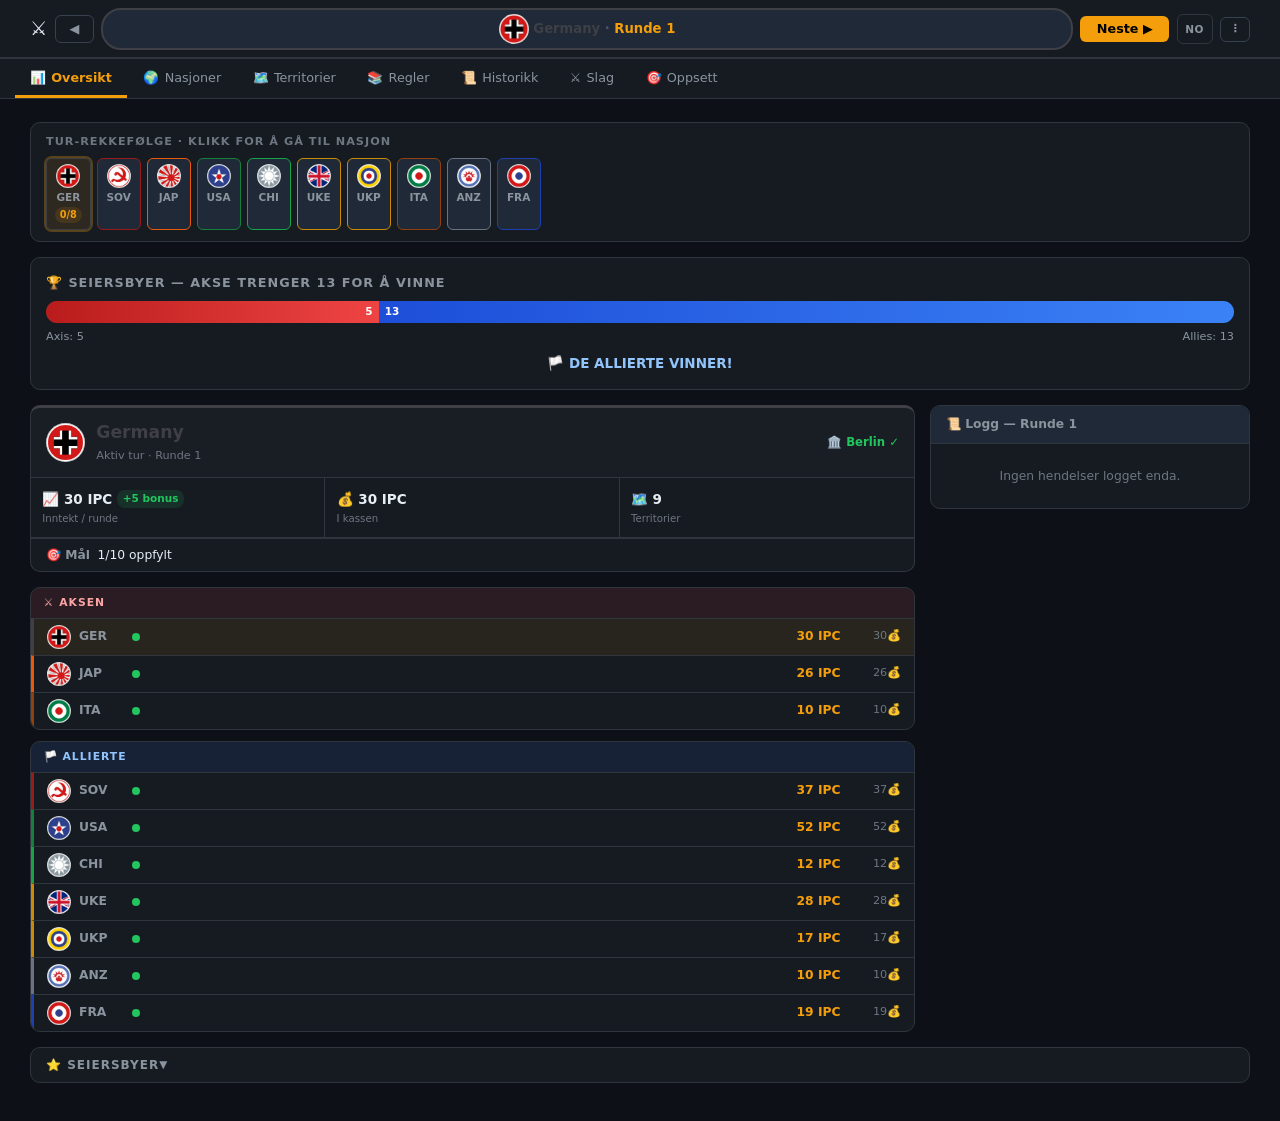
==== commit 68ab12cd: "Implement responsive bottom navigation for mobile and enhance header spacing logic" ====
--- a/data/index.html
+++ b/data/index.html
@@ -5,6 +5,11 @@
   <meta name="viewport" content="width=device-width, initial-scale=1.0">
   <title>A&amp;A Global 1940 — Game Tracker</title>
   <link rel="icon" href='data:image/svg+xml;utf8,<svg xmlns="http://www.w3.org/2000/svg" viewBox="0 0 32 32"><rect width="32" height="32" rx="4" fill="%230d1117"/><text x="16" y="22" font-size="20" text-anchor="middle" fill="%23f59e0b" font-family="serif">⚔</text></svg>'>
+  <link rel="manifest" href="manifest.json">
+  <meta name="theme-color" content="#0d1117">
+  <meta name="apple-mobile-web-app-capable" content="yes">
+  <meta name="apple-mobile-web-app-status-bar-style" content="black-translucent">
+  <meta name="apple-mobile-web-app-title" content="Frontline">
   <link rel="stylesheet" href="style.css">
 </head>
 <body>
@@ -41,7 +46,7 @@
       </details>
     </header>
 
-    <!-- ══════════════ TAB NAV ══════════════ -->
+    <!-- ══════════════ TAB NAV (tablet/desktop) ══════════════ -->
     <nav class="tab-bar" role="tablist">
       <button class="tab-btn active" data-tab="overview"    role="tab">📊 <span data-i18n="nav.overview">Oversikt</span></button>
       <button class="tab-btn"        data-tab="nations"     role="tab">🌍 <span data-i18n="nav.nations">Nasjoner</span></button>
@@ -50,6 +55,38 @@
       <button class="tab-btn"        data-tab="history"     role="tab">📜 <span data-i18n="nav.history">Historikk</span></button>
       <button class="tab-btn"        data-tab="battle"      role="tab">⚔️ <span data-i18n="nav.battle">Slag</span></button>
       <button class="tab-btn"        data-tab="setup"       role="tab">🎯 <span data-i18n="nav.setup">Oppsett</span></button>
+    </nav>
+
+    <!-- ══════════════ BOTTOM NAV (mobile only) ══════════════ -->
+    <nav class="bottom-nav" role="tablist" aria-label="Navigasjon">
+      <button class="tab-btn active" data-tab="overview" role="tab">
+        <span class="bn-icon">📊</span>
+        <span class="bn-label" data-i18n="nav.overview">Oversikt</span>
+      </button>
+      <button class="tab-btn" data-tab="nations" role="tab">
+        <span class="bn-icon">🌍</span>
+        <span class="bn-label" data-i18n="nav.nations">Nasjoner</span>
+      </button>
+      <button class="tab-btn" data-tab="territories" role="tab">
+        <span class="bn-icon">🗺️</span>
+        <span class="bn-label" data-i18n="nav.territories">Territorier</span>
+      </button>
+      <button class="tab-btn" data-tab="battle" role="tab">
+        <span class="bn-icon">⚔️</span>
+        <span class="bn-label" data-i18n="nav.battle">Slag</span>
+      </button>
+      <button class="tab-btn" data-tab="history" role="tab">
+        <span class="bn-icon">📜</span>
+        <span class="bn-label" data-i18n="nav.history">Historikk</span>
+      </button>
+      <button class="tab-btn" data-tab="rules" role="tab">
+        <span class="bn-icon">📚</span>
+        <span class="bn-label" data-i18n="nav.rules">Regler</span>
+      </button>
+      <button class="tab-btn" data-tab="setup" role="tab">
+        <span class="bn-icon">🎯</span>
+        <span class="bn-label" data-i18n="nav.setup">Oppsett</span>
+      </button>
     </nav>
 
     <!-- ══════════════ MAIN ══════════════ -->
--- a/data/style.css
+++ b/data/style.css
@@ -57,7 +57,7 @@
 a { color: var(--gold); text-decoration: none; }
 a:hover { text-decoration: underline; }
 
-button { cursor: pointer; font-family: inherit; }
+button { cursor: pointer; font-family: inherit; touch-action: manipulation; }
 
 input, select, textarea {
   font-family: inherit;
@@ -266,6 +266,18 @@
 .btn-success:hover { background: #166534; }
 .btn-accent    { background: #1e3a5f; color: #93c5fd; border: 1px solid #2563eb; }
 .btn-accent:hover  { background: #2563eb; }
+
+/* Active/pressed states — instant haptic-like feedback on touch */
+.btn:active              { opacity: .75; transform: scale(.96); }
+.tab-btn:active          { background: var(--bg3); }
+.turn-node:active        { transform: scale(.94); }
+.phase-block-hdr:active  { background: var(--bg3); }
+.phase-item:active,
+.phase-row:active        { background: var(--bg3); }
+.ong-row:active,
+.oc-nat-row:active,
+.overview-nation-row:active { background: var(--bg3); }
+.history-entry-header:active { background: var(--border); }
 
 /* ── Tab Nav ───────────────────────────────────────────────── */
 .tab-bar {
@@ -522,13 +534,6 @@
   .oc-nations { max-height: 340px; }
 }
 
-/* ── Overview grid (keeping for side panels if still used) ──── */
-.ov-dashboard {
-  display: grid;
-  grid-template-columns: 1fr 1fr;
-  gap: 1rem;
-  margin-bottom: 1rem;
-}
 
 .side-panel {
   background: var(--bg2);
@@ -2789,13 +2794,19 @@
   .territory-table { display: block; overflow-x: auto; }
 }
 
+/* ── Bottom Navigation (mobile only) ──────────────────────── */
+.bottom-nav { display: none; } /* hidden on tablet/desktop */
+
 /* ── Responsive: Mobile only (<640px) ─────────────────────── */
 @media (max-width: 639px) {
   .overview-grid  { grid-template-columns: 1fr; }
   .vc-summary     { flex-direction: column; align-items: center; }
   .tech-chart-grid { grid-template-columns: 1fr; }
   .nc-header-fields { flex-wrap: wrap; }
-  .nc-header-left   { min-width: 140px; max-width: 100%; border-right: none; border-bottom: 1px solid var(--border); }
+  /* Nation card header: stack flag/name block above the field columns on small phones */
+  .nation-card-header { flex-wrap: wrap; }
+  .nc-header-left   { min-width: 0; max-width: 100%; width: 100%; flex-basis: 100%;
+                       border-right: none; border-bottom: 1px solid var(--border); }
   .territory-table { display: block; overflow-x: auto; }
   .vc-grid        { grid-template-columns: 1fr 1fr; }
 
@@ -2813,6 +2824,70 @@
 
   /* D: Hide erobret/mistet header fields — already visible in card body */
   .nchf-terr-block { display: none; }
+
+  /* ── Hide top tab-bar; use bottom nav instead ────────────── */
+  .tab-bar { display: none; }
+
+  /* ── Bottom navigation ─────────────────────────────────────
+     Fixed at bottom, icon + label layout, safe-area aware.   */
+  .bottom-nav {
+    display: flex;
+    position: fixed;
+    bottom: 0;
+    left: 0;
+    right: 0;
+    z-index: 90;
+    background: var(--bg2);
+    border-top: 2px solid var(--border);
+    box-shadow: 0 -4px 20px rgba(0,0,0,.55);
+    /* iOS notch / home-bar clearance */
+    padding-bottom: env(safe-area-inset-bottom, 0px);
+    overflow-x: auto;
+    scrollbar-width: none;
+    -ms-overflow-style: none;
+  }
+  .bottom-nav::-webkit-scrollbar { display: none; }
+
+  .bottom-nav .tab-btn {
+    flex: 1 0 auto;
+    flex-direction: column;
+    align-items: center;
+    justify-content: center;
+    min-width: 52px;
+    padding: .4rem .25rem .3rem;
+    gap: .15rem;
+    border-bottom: none;
+    border-top: 2px solid transparent;
+    font-size: .58rem;
+    font-weight: 600;
+    color: var(--text-muted);
+    white-space: nowrap;
+  }
+  .bottom-nav .tab-btn:hover { color: var(--text-dim); }
+  .bottom-nav .tab-btn.active {
+    color: var(--gold);
+    border-bottom-color: transparent;
+    border-top-color: var(--gold);
+    font-weight: 700;
+  }
+  .bottom-nav .bn-icon {
+    font-size: 1.25rem;
+    line-height: 1;
+    display: flex;
+    align-items: center;
+    justify-content: center;
+  }
+  .bottom-nav .bn-label { font-size: .58rem; }
+
+  /* Push main content above the bottom nav */
+  main {
+    padding-bottom: calc(var(--bottom-nav-h, 62px) + .75rem);
+  }
+
+  /* Push toasts above the bottom nav */
+  .toast-container {
+    bottom: calc(var(--bottom-nav-h, 62px) + .6rem);
+  }
 }
 
 /* ── Print ─────────────────────────────────────────────────── */
@@ -3663,6 +3738,96 @@
   color: var(--gold);
 }
 
+/* ── Bombing card sections ─────────────────────────────────── */
+.bomb-section { padding: .4rem 0; }
+.bomb-section + .bomb-section { border-top: 1px solid var(--border); }
+.bomb-section-label {
+  font-size: .65rem; font-weight: 700; letter-spacing: .07em;
+  text-transform: uppercase; color: var(--text-muted); margin-bottom: .3rem;
+}
+.bomb-section-header {
+  display: flex; justify-content: space-between; align-items: baseline;
+  margin-bottom: .3rem;
+}
+
+/* ── Bombing target select ─────────────────────────────────── */
+.bomb-target-select {
+  width: 100%; min-height: 44px; padding: .4rem .65rem;
+  font-size: .85rem; background: var(--bg3); border: 1px solid var(--border);
+  border-radius: 8px; color: var(--text); cursor: pointer; box-sizing: border-box;
+}
+.bomb-target-select:focus { outline: none; border-color: var(--gold); }
+
+/* ── Segmented buttons ─────────────────────────────────────── */
+.bomb-seg-group { display: flex; gap: .3rem; }
+.bomb-seg-btn {
+  flex: 1; min-height: 42px; padding: .35rem .25rem;
+  font-size: .74rem; font-weight: 600; text-align: center; line-height: 1.2;
+  background: var(--bg3); border: 2px solid var(--border);
+  border-radius: 8px; color: var(--text-dim); cursor: pointer;
+  transition: border-color .15s, background .15s, color .15s;
+}
+.bomb-seg-btn:active { transform: scale(.96); }
+.bomb-seg-btn.bomb-seg-active {
+  border-color: var(--gold); color: var(--gold);
+  background: color-mix(in srgb, var(--bg3) 82%, var(--gold) 8%);
+}
+.bomb-seg-btn.bomb-seg-unavail { opacity: .22; pointer-events: none; }
+
+/* ── 2-col config row ──────────────────────────────────────── */
+.bomb-config-row { display: grid; grid-template-columns: 1fr auto; gap: .5rem; align-items: start; }
+
+/* ── Steppers ──────────────────────────────────────────────── */
+.bomb-stepper     { display: flex; align-items: center; gap: .4rem; }
+.bomb-stepper-row { display: flex; align-items: center; gap: .6rem; flex-wrap: wrap; }
+.bomb-stepper-btn {
+  width: 44px; height: 44px; border-radius: 50%; flex-shrink: 0;
+  font-size: 1.3rem; font-weight: 700; line-height: 1;
+  background: var(--bg3); border: 2px solid var(--border);
+  color: var(--text-dim); cursor: pointer;
+  display: flex; align-items: center; justify-content: center;
+  transition: border-color .15s, color .15s;
+}
+.bomb-stepper-btn:hover  { border-color: var(--gold); color: var(--gold); }
+.bomb-stepper-btn:active { transform: scale(.91); }
+.bomb-stepper-val {
+  min-width: 32px; text-align: center;
+  font-size: 1.3rem; font-weight: 700; color: var(--text);
+}
+.bomb-stepper-input {
+  width: 56px; min-height: 44px; text-align: center;
+  font-size: 1.2rem; font-weight: 700; border-radius: 8px;
+  background: var(--bg-card); border: 1px solid var(--border); color: var(--text);
+  -moz-appearance: textfield;
+  appearance: textfield;
+}
+.bomb-stepper-input::-webkit-inner-spin-button,
+.bomb-stepper-input::-webkit-outer-spin-button { display: none; }
+.bomb-stepper-input:focus { outline: none; border-color: var(--gold); }
+
+/* ── Dice roll divider ─────────────────────────────────────── */
+.bomb-dice-divider {
+  display: flex; align-items: center; gap: .5rem; margin: .3rem 0;
+  color: var(--text-muted); font-size: .65rem; letter-spacing: .07em;
+  text-transform: uppercase; font-weight: 600;
+}
+.bomb-dice-divider::before,
+.bomb-dice-divider::after { content: ''; flex: 1; height: 1px; background: var(--border); }
+
+/* ── Disabled damage section ───────────────────────────────── */
+.bomb-input-disabled .bomb-stepper-btn,
+.bomb-input-disabled .bomb-stepper-input { opacity: .35; pointer-events: none; }
+
+/* ── Survivors badge ───────────────────────────────────────── */
+.bomb-survivors-badge { font-size: .82rem; color: var(--text-dim); white-space: nowrap; }
+.bomb-survivors-zero  { color: var(--red); font-weight: 700; }
+
+/* ── Small screen: stack config row ───────────────────────── */
+@media (max-width: 480px) {
+  .bomb-config-row { grid-template-columns: 1fr; }
+  .bomb-stepper-btn { width: 44px; height: 44px; }
+}
+
 /* ── Battle board — manual hit inputs ───────────────────────── */
 .battle-hit-inputs {
   display: flex;
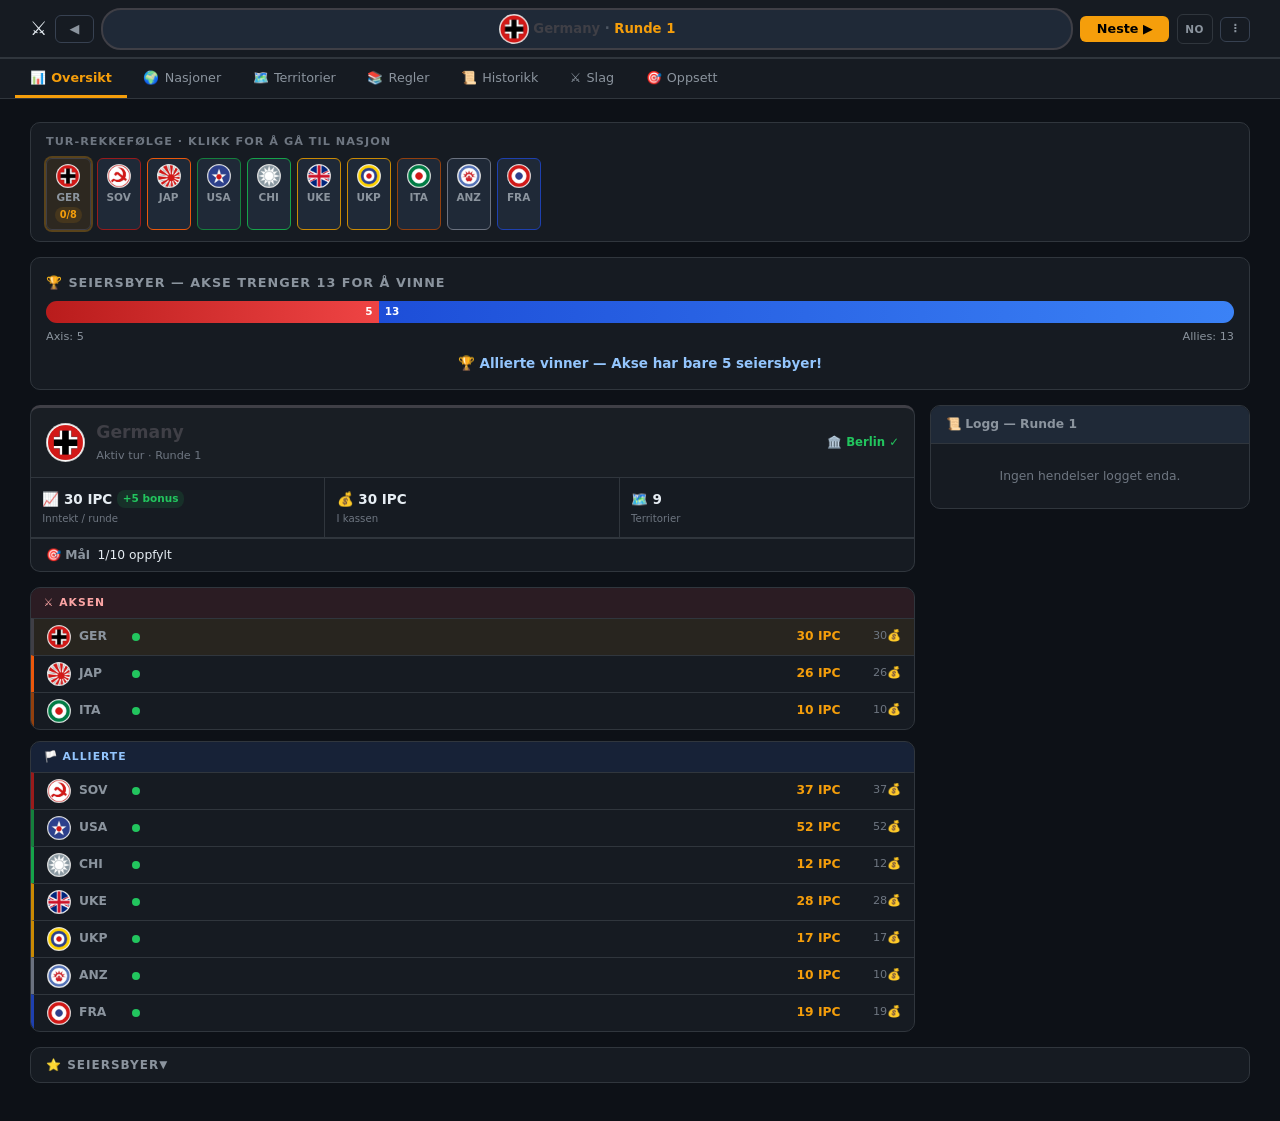
==== commit 83072c0f: "Enhance UI with internationalization support for buttons and labels, improving user experience acros" ====
--- a/data/index.html
+++ b/data/index.html
@@ -19,7 +19,7 @@
     <header>
       <span class="logo">⚔️</span>
 
-      <button class="btn btn-ghost btn-sm hdr-nav-btn" id="btnPrevTurn" title="Forrige tur">◀</button>
+      <button class="btn btn-ghost btn-sm hdr-nav-btn" id="btnPrevTurn" data-i18n-attr-title="header.prev_title" title="Forrige tur">◀</button>
 
       <div class="hdr-turn-pill" id="turnPill">
         <span class="htp-flag" id="turnFlag">🇩🇪</span>
@@ -28,18 +28,18 @@
         <span class="htp-round" id="roundBadge">Runde 1</span>
       </div>
 
-      <button class="btn btn-primary btn-sm hdr-nav-btn hdr-next-btn" id="btnNextTurn" title="Neste tur" data-i18n-attr-title="header.next_title">Neste ▶</button>
+      <button class="btn btn-primary btn-sm hdr-nav-btn hdr-next-btn" id="btnNextTurn" data-i18n="header.next_btn" data-i18n-attr-title="header.next_title" title="Neste tur">Neste ▶</button>
 
       <button class="btn btn-ghost btn-sm lang-toggle" id="btnLang" onclick="toggleLang()" title="Bytt språk / Switch language">NO</button>
 
       <details class="action-menu" id="actionMenu">
-        <summary class="btn btn-ghost btn-sm action-menu-trigger" title="Meny">⋮</summary>
+        <summary class="btn btn-ghost btn-sm action-menu-trigger" data-i18n-attr-title="header.menu_title" title="Meny">⋮</summary>
         <div class="action-menu-dropdown">
-          <button class="action-menu-item" id="btnNewGame">🎮 Nytt spill</button>
-          <button class="action-menu-item action-menu-item--accent" id="btnServerSave">☁️ Lagring</button>
-          <button class="action-menu-item" id="btnExport">💾 Eksporter</button>
+          <button class="action-menu-item" id="btnNewGame" data-i18n="menu.new_game">🎮 Nytt spill</button>
+          <button class="action-menu-item action-menu-item--accent" id="btnServerSave" data-i18n="menu.save">☁️ Lagring</button>
+          <button class="action-menu-item" id="btnExport" data-i18n="menu.export">💾 Eksporter</button>
           <label class="action-menu-item" style="cursor:pointer">
-            📂 Importer
+            <span data-i18n="menu.import">📂 Importer</span>
             <input type="file" id="importFile" accept="application/json" class="hidden">
           </label>
         </div>
--- a/data/style.css
+++ b/data/style.css
@@ -39,6 +39,10 @@
   --c-france:     #1e40af;
   --c-neutral:    #4b5563;
   --c-dutch:      #b45309;
+
+  /* Alias tokens (used by newer components) */
+  --bg-card:      var(--bg2);
+  --bg-hover:     var(--bg3);
 }
 
 /* ── Reset & Base ──────────────────────────────────────────── */
@@ -1125,15 +1129,15 @@
   cursor: pointer;
 }
 .phase-cb input[type="checkbox"] {
-  width: 15px;
-  height: 15px;
+  width: 18px;
+  height: 18px;
   cursor: pointer;
   accent-color: var(--nc-accent, var(--gold));
 }
 
 .phase-block-title {
   flex: 1;
-  font-size: .83rem;
+  font-size: .93rem;
   font-weight: 600;
   color: var(--text);
 }
@@ -1185,11 +1189,18 @@
   gap: .5rem;
   cursor: pointer;
   flex: 1;
-  font-size: .83rem;
+  font-size: .93rem;
   color: var(--text);
 }
+.phase-row-lbl input[type="checkbox"] {
+  width: 18px;
+  height: 18px;
+  flex-shrink: 0;
+  cursor: pointer;
+  accent-color: var(--nc-accent, var(--gold));
+}
 .phase-row.phase-done .phase-row-lbl { text-decoration: line-through; color: var(--text-muted); }
-.phase-row-name { font-size: .83rem; color: inherit; }
+.phase-row-name { font-size: .93rem; color: inherit; }
 
 /* Sub-headers within phase block bodies */
 .phase-sub-hdr {
@@ -1365,43 +1376,63 @@
 
 .pc-group { margin-bottom: .4rem; }
 .pc-group-label {
-  font-size: .67rem;
+  display: flex;
+  align-items: center;
+  justify-content: space-between;
+  cursor: pointer;
+  font-size: .72rem;
   font-weight: 700;
   text-transform: uppercase;
   letter-spacing: .8px;
   color: var(--text-muted);
-  padding: .15rem 0 .2rem;
+  padding: .3rem .2rem .25rem;
   border-bottom: 1px solid var(--border);
   margin-bottom: .2rem;
-}
+  -webkit-user-select: none;
+  user-select: none;
+  transition: color .15s;
+}
+.pc-group-label:hover { color: var(--text); }
+.pc-group-chevron { font-size: .6rem; transition: transform .2s; }
+.pc-group.collapsed .pc-group-body { display: none; }
+.pc-group.collapsed .pc-group-chevron { transform: rotate(-90deg); }
 .pc-unit-row {
   display: grid;
   grid-template-columns: 1fr auto auto auto;
   align-items: center;
   gap: .4rem .6rem;
-  padding: .25rem .2rem;
+  padding: .3rem .2rem;
   border-radius: var(--radius);
-  font-size: .8rem;
+  font-size: .9rem;
   transition: background .1s;
 }
 .pc-unit-row:hover { background: var(--bg3); }
 
 /* Income stepper rows: no subtotal column */
 .income-stepper-row { grid-template-columns: 1fr auto auto; }
-.pc-unit-name  { color: var(--text); font-weight: 500; }
+.pc-unit-name  { color: var(--text); font-weight: 600; }
 .pc-unit-cost  { color: var(--text-dim); white-space: nowrap; }
 .pc-cost-orig  { text-decoration: line-through; color: var(--text-muted); margin-right: .1rem; }
 .pc-cost-now   { color: var(--gold); font-weight: 700; }
 .pc-qty-ctrl {
   display: flex;
   align-items: center;
-  gap: .2rem;
-}
-.pc-qty-ctrl .btn { padding: .1rem .4rem; font-size: .75rem; min-width: 22px; }
+  gap: .3rem;
+}
+.pc-qty-ctrl .btn {
+  width: 36px; height: 36px; border-radius: 50%; padding: 0; flex-shrink: 0;
+  font-size: 1.1rem; font-weight: 700; line-height: 1;
+  background: var(--bg3); border: 2px solid var(--border); color: var(--text-dim);
+  display: flex; align-items: center; justify-content: center;
+  transition: border-color .15s, color .15s;
+}
+.pc-qty-ctrl .btn:hover { border-color: var(--gold); color: var(--gold); }
+.pc-qty-ctrl .btn:active { transform: scale(.91); }
 .pc-qty {
-  min-width: 20px;
+  min-width: 28px;
   text-align: center;
   font-weight: 700;
+  font-size: 1.05rem;
   color: var(--text);
 }
 .pc-subtotal {
@@ -2386,34 +2417,28 @@
 .rd-stepper {
   display: flex;
   align-items: center;
-  gap: .4rem;
+  gap: .5rem;
   background: var(--bg3);
   border: 1px solid var(--border);
-  border-radius: var(--radius);
-  padding: .3rem .4rem;
+  border-radius: var(--radius-lg);
+  padding: .4rem .5rem;
   margin-bottom: .5rem;
 }
 .rd-step-btn {
-  background: var(--bg2);
-  border: 1px solid var(--border);
-  color: var(--text);
-  border-radius: var(--radius);
-  padding: .2rem .55rem;
-  font-size: .9rem;
-  font-weight: 700;
-  cursor: pointer;
-  line-height: 1;
-  transition: background .15s;
-}
-.rd-step-btn:hover { background: var(--bg3); border-color: var(--gold); color: var(--gold); }
+  width: 44px; height: 44px; border-radius: 50%; flex-shrink: 0;
+  border: 2px solid var(--border); background: var(--bg2);
+  color: var(--text-dim); font-size: 1.3rem; font-weight: 700;
+  cursor: pointer; line-height: 1;
+  display: flex; align-items: center; justify-content: center;
+  transition: border-color .15s, color .15s;
+}
+.rd-step-btn:hover  { border-color: var(--gold); color: var(--gold); }
+.rd-step-btn:active { transform: scale(.91); }
 .rd-step-add {
-  margin-left: auto;
-  font-size: .72rem;
-  padding: .2rem .5rem;
-  background: rgba(88,166,255,.12);
-  border-color: rgba(88,166,255,.3);
-  color: var(--blue);
-  font-weight: 600;
+  width: auto; height: 36px; border-radius: 18px; margin-left: auto;
+  font-size: .74rem; padding: 0 .85rem;
+  background: rgba(88,166,255,.12); border-color: rgba(88,166,255,.3);
+  color: var(--blue); font-weight: 700; white-space: nowrap;
 }
 .rd-step-add:hover { background: rgba(88,166,255,.22); border-color: var(--blue); color: var(--blue); }
 .rd-step-display {
@@ -2999,28 +3024,21 @@
 .bu-ctrl {
   display: flex;
   align-items: center;
-  gap: .2rem;
+  gap: .3rem;
 }
 .bu-btn {
-  width: 22px;
-  height: 22px;
-  border-radius: 4px;
-  border: 1px solid var(--border-light);
-  background: var(--bg3);
-  color: var(--text);
-  font-size: .9rem;
-  cursor: pointer;
-  display: flex;
-  align-items: center;
-  justify-content: center;
-  line-height: 1;
-  transition: background .12s;
-}
-.bu-btn:hover { background: var(--border); }
+  width: 36px; height: 36px; border-radius: 50%; flex-shrink: 0;
+  border: 2px solid var(--border); background: var(--bg3); color: var(--text-dim);
+  font-size: 1.1rem; font-weight: 700; line-height: 1; cursor: pointer;
+  display: flex; align-items: center; justify-content: center;
+  transition: border-color .15s, color .15s;
+}
+.bu-btn:hover  { border-color: var(--gold); color: var(--gold); }
+.bu-btn:active { transform: scale(.91); }
 .bu-count {
-  min-width: 1.4rem;
+  min-width: 2rem;
   text-align: center;
-  font-size: .88rem;
+  font-size: 1.05rem;
   font-weight: 700;
   color: var(--gold);
 }
@@ -3066,7 +3084,14 @@
   font-size: .8rem;
 }
 .brs-label { color: var(--text-dim); }
-.brs-val { font-weight: 700; font-size: .95rem; }
+.brs-val {
+  font-weight: 800; font-size: 1rem;
+  min-width: 38px; height: 38px; border-radius: 19px;
+  display: inline-flex; align-items: center; justify-content: center;
+  padding: 0 .5rem;
+  background: color-mix(in srgb, var(--bg3) 80%, currentColor 15%);
+  border: 2px solid currentColor;
+}
 .brs-val.atk { color: #fca5a5; }
 .brs-val.def { color: #93c5fd; }
 
@@ -3348,27 +3373,15 @@
   }
 
   /* ── Purchase calculator +/- buttons ─────────────────────── */
-  .pc-qty-ctrl .btn {
-    min-width: 44px;
-    min-height: 44px;
-    padding: .45rem .55rem;
-    font-size: .9rem;
-  }
+  .pc-qty-ctrl .btn { width: 44px; height: 44px; font-size: 1.2rem; }
+  .pc-qty { font-size: 1.15rem; }
   /* Purchase unit rows: more vertical breathing room */
-  .pc-unit-row {
-    padding: .45rem .4rem;
-  }
-
-  /* ── Battle board ± buttons (hardcoded 22px normally) ──────── */
-  .bu-btn {
-    width: 44px;
-    height: 44px;
-    font-size: 1.15rem;
-    border-radius: var(--radius);
-  }
-  /* Adjust the ctrl container so buttons don't stack oddly */
-  .bu-ctrl { gap: .35rem; }
-  .bu-count { min-width: 2rem; font-size: 1rem; }
+  .pc-unit-row { padding: .45rem .4rem; }
+
+  /* ── Battle board ± buttons ─────────────────────────────── */
+  .bu-btn  { width: 44px; height: 44px; font-size: 1.2rem; }
+  .bu-ctrl { gap: .4rem; }
+  .bu-count { font-size: 1.1rem; }
 
   /* ── War/peace & show-all toggle labels in Objectives ──────── */
   .obj-war-label,
@@ -3496,30 +3509,44 @@
 .fac-badge--inop { opacity: .45; }
 
 /* ── Repair detail in Fase 1 ─────────────────────────────────── */
-.repair-empty { font-size: .78rem; color: var(--text-muted); padding: .25rem .5rem; }
+.repair-empty { font-size: .78rem; color: var(--text-muted); padding: .35rem .5rem; }
 .repair-fac-row {
-  display: flex;
-  align-items: center;
-  gap: .5rem;
-  padding: .2rem .5rem;
-  font-size: .78rem;
+  padding: .5rem .5rem .6rem;
   border-bottom: 1px solid var(--border);
 }
-.repair-fac-name { flex: 1; }
-.repair-fac-dmg  { color: var(--red); font-weight: 600; white-space: nowrap; }
+.repair-fac-header {
+  display: flex; justify-content: space-between; align-items: baseline;
+  margin-bottom: .4rem;
+}
+.repair-fac-name { font-size: .8rem; font-weight: 600; color: var(--text); }
+.repair-fac-dmg  {
+  font-size: .7rem; font-weight: 700; color: var(--red);
+  background: rgba(239,68,68,.12); border-radius: 4px; padding: .1rem .4rem;
+  white-space: nowrap;
+}
+.repair-fac-controls {
+  display: flex; align-items: center; justify-content: space-between; gap: .5rem;
+}
 .repair-qty-ctrl { flex: 0 0 auto; }
-.repair-fac-cost { color: var(--text-muted); white-space: nowrap; }
+.repair-fac-cost { color: var(--text-muted); font-size: .82rem; white-space: nowrap; }
 .inoperative-badge {
-  display: inline-block;
-  background: var(--red);
-  color: #fff;
-  font-size: .6rem;
-  padding: 0 .3rem;
-  border-radius: 3px;
-  font-weight: 700;
-  vertical-align: middle;
+  display: inline-block; background: var(--red); color: #fff;
+  font-size: .6rem; padding: 0 .3rem; border-radius: 3px;
+  font-weight: 700; vertical-align: middle;
 }
 .pc-repair-total-row { border-top: 1px solid var(--border); margin-top: .25rem; }
+.damage-badge {
+  font-size: .7rem; font-weight: 700; color: var(--red);
+  background: rgba(239,68,68,.12); border-radius: 4px; padding: .1rem .4rem;
+  white-space: nowrap;
+}
+/* Manual adjustment ±5/±1 buttons (pill shape, labeled) */
+.adj-qty-ctrl { gap: .2rem; }
+.adj-btn {
+  width: auto !important; height: 36px !important; border-radius: 18px !important;
+  padding: 0 .6rem !important; font-size: .8rem !important; font-weight: 700;
+  border: 2px solid var(--border) !important;
+}
 
 /* ── Building placement selector ─────────────────────────────── */
 .pc-unit-building { flex-wrap: wrap; }
@@ -3577,8 +3604,15 @@
 }
 
 /* ── Rockets section ─────────────────────────────────────────── */
-.rockets-section { padding: .4rem .5rem; font-size: .8rem; }
-.rockets-no-bases { color: var(--text-muted); font-style: italic; }
+.rockets-section { padding: .4rem; display: flex; flex-direction: column; gap: .5rem; }
+.rockets-no-bases { color: var(--text-muted); font-style: italic; padding: .3rem .5rem; }
+.rocket-base-card {
+  background: var(--bg3);
+  border: 1px solid var(--border);
+  border-radius: var(--radius-lg);
+  padding: .1rem .75rem .6rem;
+}
+/* legacy row kept for backwards compatibility, not used in new HTML */
 .rocket-base-row {
   display: flex;
   align-items: center;
@@ -3828,6 +3862,87 @@
   .bomb-stepper-btn { width: 44px; height: 44px; }
 }
 
+/* ══════════════════════════════════════════════════════════════
+   Generic design system — used by all sections (not just bombing)
+   ══════════════════════════════════════════════════════════════ */
+
+/* ── Section structure ─────────────────────────────────────── */
+.section-label {
+  font-size: .65rem; font-weight: 700; letter-spacing: .07em;
+  text-transform: uppercase; color: var(--text-muted); margin-bottom: .3rem;
+}
+.section-header {
+  display: flex; justify-content: space-between; align-items: baseline;
+  margin-bottom: .4rem;
+}
+.section-hint {
+  font-size: .68rem; color: var(--text-muted); text-align: right;
+}
+
+/* ── Generic stepper (same as bomb-stepper-*, works everywhere) */
+.stepper        { display: flex; align-items: center; gap: .4rem; }
+.stepper-row    { display: flex; align-items: center; gap: .6rem; flex-wrap: wrap; }
+.stepper-btn {
+  width: 44px; height: 44px; border-radius: 50%; flex-shrink: 0;
+  font-size: 1.3rem; font-weight: 700; line-height: 1;
+  background: var(--bg3); border: 2px solid var(--border);
+  color: var(--text-dim); cursor: pointer;
+  display: flex; align-items: center; justify-content: center;
+  transition: border-color .15s, color .15s;
+}
+.stepper-btn:hover  { border-color: var(--gold); color: var(--gold); }
+.stepper-btn:active { transform: scale(.91); }
+.stepper-btn.compact { width: 36px; height: 36px; font-size: 1.1rem; }
+.stepper-val {
+  min-width: 32px; text-align: center;
+  font-size: 1.3rem; font-weight: 700; color: var(--text);
+}
+.stepper-val.compact { font-size: 1.1rem; min-width: 26px; }
+.stepper-input {
+  width: 56px; min-height: 44px; text-align: center;
+  font-size: 1.2rem; font-weight: 700; border-radius: 8px;
+  background: var(--bg-card); border: 1px solid var(--border); color: var(--text);
+  -moz-appearance: textfield; appearance: textfield;
+}
+.stepper-input::-webkit-inner-spin-button,
+.stepper-input::-webkit-outer-spin-button { display: none; }
+.stepper-input:focus { outline: none; border-color: var(--gold); }
+
+/* ── Generic segmented buttons (same as bomb-seg-*, works everywhere) */
+.seg-group { display: flex; gap: .3rem; }
+.seg-btn {
+  flex: 1; min-height: 42px; padding: .35rem .25rem;
+  font-size: .74rem; font-weight: 600; text-align: center; line-height: 1.2;
+  background: var(--bg3); border: 2px solid var(--border);
+  border-radius: 8px; color: var(--text-dim); cursor: pointer;
+  transition: border-color .15s, background .15s, color .15s;
+}
+.seg-btn:active { transform: scale(.96); }
+.seg-btn.seg-active {
+  border-color: var(--gold); color: var(--gold);
+  background: color-mix(in srgb, var(--bg3) 82%, var(--gold) 8%);
+}
+.seg-btn.seg-unavail { opacity: .22; pointer-events: none; }
+
+/* ── Section divider (same as bomb-dice-divider) ─────────────── */
+.section-divider {
+  display: flex; align-items: center; gap: .5rem; margin: .4rem 0;
+  color: var(--text-muted); font-size: .65rem; letter-spacing: .07em;
+  text-transform: uppercase; font-weight: 600;
+}
+.section-divider::before,
+.section-divider::after { content: ''; flex: 1; height: 1px; background: var(--border); }
+
+/* ── Result chip (expected hits / dice results) ──────────────── */
+.result-chip {
+  display: inline-flex; align-items: center; justify-content: center;
+  min-width: 40px; height: 40px; border-radius: 20px; padding: 0 .7rem;
+  background: color-mix(in srgb, var(--bg3) 80%, var(--gold) 20%);
+  border: 2px solid var(--gold); color: var(--gold);
+  font-size: 1.1rem; font-weight: 800; white-space: nowrap;
+}
+.result-chip.large { min-width: 48px; height: 48px; font-size: 1.3rem; }
+
 /* ── Battle board — manual hit inputs ───────────────────────── */
 .battle-hit-inputs {
   display: flex;
